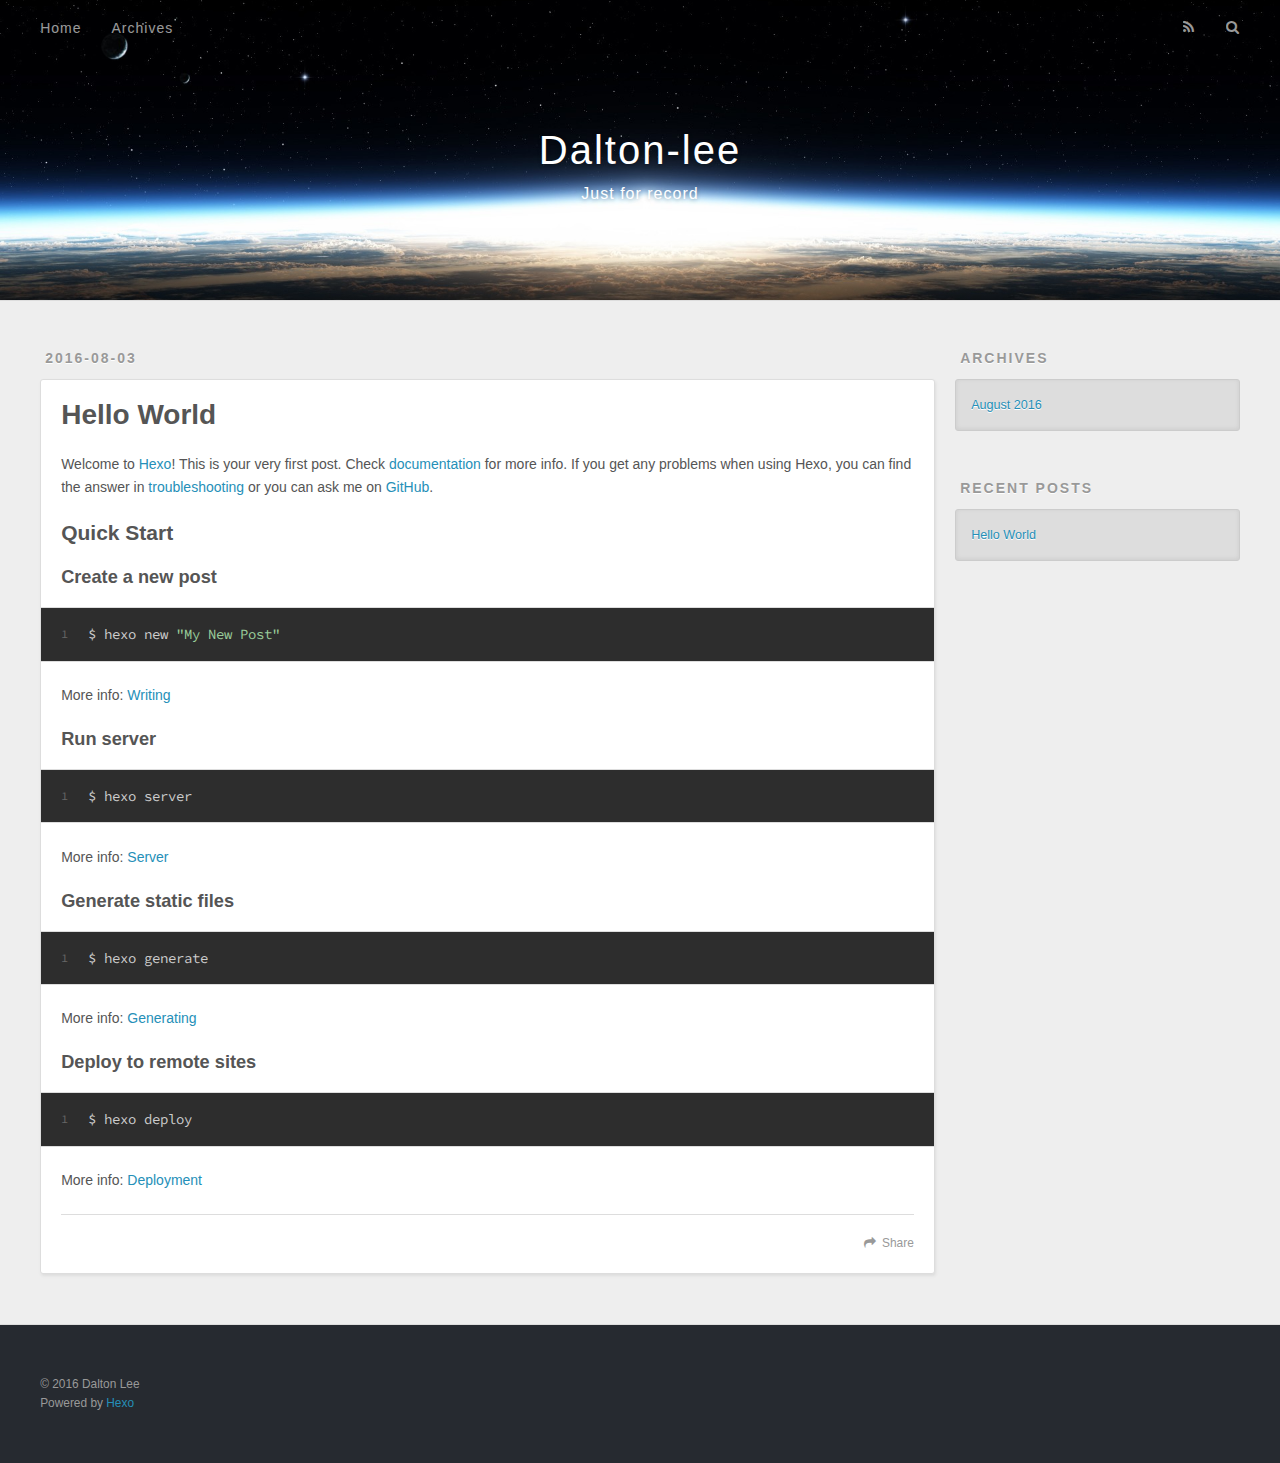
==== index.html @ 270fd8d2 "Site updated: 2016-08-03 22:57:49" ====
<!DOCTYPE html>
<html>
<head>
  <meta charset="utf-8">
  
  <title>Dalton-lee</title>
  <meta name="viewport" content="width=device-width, initial-scale=1, maximum-scale=1">
  <meta name="description" content="learning experience &amp; trivial of life">
<meta property="og:type" content="website">
<meta property="og:title" content="Dalton-lee">
<meta property="og:url" content="https://dalton-lee.github.io/index.html">
<meta property="og:site_name" content="Dalton-lee">
<meta property="og:description" content="learning experience &amp; trivial of life">
<meta name="twitter:card" content="summary">
<meta name="twitter:title" content="Dalton-lee">
<meta name="twitter:description" content="learning experience &amp; trivial of life">
  
    <link rel="alternate" href="/atom.xml" title="Dalton-lee" type="application/atom+xml">
  
  
    <link rel="icon" href="/favicon.png">
  
  
    <link href="//fonts.googleapis.com/css?family=Source+Code+Pro" rel="stylesheet" type="text/css">
  
  <link rel="stylesheet" href="/css/style.css">
  

</head>

<body>
  <div id="container">
    <div id="wrap">
      <header id="header">
  <div id="banner"></div>
  <div id="header-outer" class="outer">
    <div id="header-title" class="inner">
      <h1 id="logo-wrap">
        <a href="/" id="logo">Dalton-lee</a>
      </h1>
      
        <h2 id="subtitle-wrap">
          <a href="/" id="subtitle">Just for record</a>
        </h2>
      
    </div>
    <div id="header-inner" class="inner">
      <nav id="main-nav">
        <a id="main-nav-toggle" class="nav-icon"></a>
        
          <a class="main-nav-link" href="/">Home</a>
        
          <a class="main-nav-link" href="/archives">Archives</a>
        
      </nav>
      <nav id="sub-nav">
        
          <a id="nav-rss-link" class="nav-icon" href="/atom.xml" title="RSS Feed"></a>
        
        <a id="nav-search-btn" class="nav-icon" title="Search"></a>
      </nav>
      <div id="search-form-wrap">
        <form action="//google.com/search" method="get" accept-charset="UTF-8" class="search-form"><input type="search" name="q" results="0" class="search-form-input" placeholder="Search"><button type="submit" class="search-form-submit">&#xF002;</button><input type="hidden" name="sitesearch" value="https://dalton-lee.github.io"></form>
      </div>
    </div>
  </div>
</header>
      <div class="outer">
        <section id="main">
  
    <article id="post-hello-world" class="article article-type-post" itemscope itemprop="blogPost">
  <div class="article-meta">
    <a href="/2016/08/03/hello-world/" class="article-date">
  <time datetime="2016-08-03T14:07:12.183Z" itemprop="datePublished">2016-08-03</time>
</a>
    
  </div>
  <div class="article-inner">
    
    
      <header class="article-header">
        
  
    <h1 itemprop="name">
      <a class="article-title" href="/2016/08/03/hello-world/">Hello World</a>
    </h1>
  

      </header>
    
    <div class="article-entry" itemprop="articleBody">
      
        <p>Welcome to <a href="https://hexo.io/" target="_blank" rel="external">Hexo</a>! This is your very first post. Check <a href="https://hexo.io/docs/" target="_blank" rel="external">documentation</a> for more info. If you get any problems when using Hexo, you can find the answer in <a href="https://hexo.io/docs/troubleshooting.html" target="_blank" rel="external">troubleshooting</a> or you can ask me on <a href="https://github.com/hexojs/hexo/issues" target="_blank" rel="external">GitHub</a>.</p>
<h2 id="Quick-Start"><a href="#Quick-Start" class="headerlink" title="Quick Start"></a>Quick Start</h2><h3 id="Create-a-new-post"><a href="#Create-a-new-post" class="headerlink" title="Create a new post"></a>Create a new post</h3><figure class="highlight bash"><table><tr><td class="gutter"><pre><div class="line">1</div></pre></td><td class="code"><pre><div class="line">$ hexo new <span class="string">"My New Post"</span></div></pre></td></tr></table></figure>
<p>More info: <a href="https://hexo.io/docs/writing.html" target="_blank" rel="external">Writing</a></p>
<h3 id="Run-server"><a href="#Run-server" class="headerlink" title="Run server"></a>Run server</h3><figure class="highlight bash"><table><tr><td class="gutter"><pre><div class="line">1</div></pre></td><td class="code"><pre><div class="line">$ hexo server</div></pre></td></tr></table></figure>
<p>More info: <a href="https://hexo.io/docs/server.html" target="_blank" rel="external">Server</a></p>
<h3 id="Generate-static-files"><a href="#Generate-static-files" class="headerlink" title="Generate static files"></a>Generate static files</h3><figure class="highlight bash"><table><tr><td class="gutter"><pre><div class="line">1</div></pre></td><td class="code"><pre><div class="line">$ hexo generate</div></pre></td></tr></table></figure>
<p>More info: <a href="https://hexo.io/docs/generating.html" target="_blank" rel="external">Generating</a></p>
<h3 id="Deploy-to-remote-sites"><a href="#Deploy-to-remote-sites" class="headerlink" title="Deploy to remote sites"></a>Deploy to remote sites</h3><figure class="highlight bash"><table><tr><td class="gutter"><pre><div class="line">1</div></pre></td><td class="code"><pre><div class="line">$ hexo deploy</div></pre></td></tr></table></figure>
<p>More info: <a href="https://hexo.io/docs/deployment.html" target="_blank" rel="external">Deployment</a></p>

      
    </div>
    <footer class="article-footer">
      <a data-url="https://dalton-lee.github.io/2016/08/03/hello-world/" data-id="cirezymso0000rkuyf85xm6gw" class="article-share-link">Share</a>
      
      
    </footer>
  </div>
  
</article>


  

</section>
        
          <aside id="sidebar">
  
    

  
    

  
    
  
    
  <div class="widget-wrap">
    <h3 class="widget-title">Archives</h3>
    <div class="widget">
      <ul class="archive-list"><li class="archive-list-item"><a class="archive-list-link" href="/archives/2016/08/">August 2016</a></li></ul>
    </div>
  </div>


  
    
  <div class="widget-wrap">
    <h3 class="widget-title">Recent Posts</h3>
    <div class="widget">
      <ul>
        
          <li>
            <a href="/2016/08/03/hello-world/">Hello World</a>
          </li>
        
      </ul>
    </div>
  </div>

  
</aside>
        
      </div>
      <footer id="footer">
  
  <div class="outer">
    <div id="footer-info" class="inner">
      &copy; 2016 Dalton Lee<br>
      Powered by <a href="http://hexo.io/" target="_blank">Hexo</a>
    </div>
  </div>
</footer>
    </div>
    <nav id="mobile-nav">
  
    <a href="/" class="mobile-nav-link">Home</a>
  
    <a href="/archives" class="mobile-nav-link">Archives</a>
  
</nav>
    

<script src="//ajax.googleapis.com/ajax/libs/jquery/2.0.3/jquery.min.js"></script>


  <link rel="stylesheet" href="/fancybox/jquery.fancybox.css">
  <script src="/fancybox/jquery.fancybox.pack.js"></script>


<script src="/js/script.js"></script>

  </div>
</body>
</html>
---- css/style.css ----
body {
  width: 100%;
}
body:before,
body:after {
  content: "";
  display: table;
}
body:after {
  clear: both;
}
html,
body,
div,
span,
applet,
object,
iframe,
h1,
h2,
h3,
h4,
h5,
h6,
p,
blockquote,
pre,
a,
abbr,
acronym,
address,
big,
cite,
code,
del,
dfn,
em,
img,
ins,
kbd,
q,
s,
samp,
small,
strike,
strong,
sub,
sup,
tt,
var,
dl,
dt,
dd,
ol,
ul,
li,
fieldset,
form,
label,
legend,
table,
caption,
tbody,
tfoot,
thead,
tr,
th,
td {
  margin: 0;
  padding: 0;
  border: 0;
  outline: 0;
  font-weight: inherit;
  font-style: inherit;
  font-family: inherit;
  font-size: 100%;
  vertical-align: baseline;
}
body {
  line-height: 1;
  color: #000;
  background: #fff;
}
ol,
ul {
  list-style: none;
}
table {
  border-collapse: separate;
  border-spacing: 0;
  vertical-align: middle;
}
caption,
th,
td {
  text-align: left;
  font-weight: normal;
  vertical-align: middle;
}
a img {
  border: none;
}
input,
button {
  margin: 0;
  padding: 0;
}
input::-moz-focus-inner,
button::-moz-focus-inner {
  border: 0;
  padding: 0;
}
@font-face {
  font-family: FontAwesome;
  font-style: normal;
  font-weight: normal;
  src: url("fonts/fontawesome-webfont.eot?v=#4.0.3");
  src: url("fonts/fontawesome-webfont.eot?#iefix&v=#4.0.3") format("embedded-opentype"), url("fonts/fontawesome-webfont.woff?v=#4.0.3") format("woff"), url("fonts/fontawesome-webfont.ttf?v=#4.0.3") format("truetype"), url("fonts/fontawesome-webfont.svg#fontawesomeregular?v=#4.0.3") format("svg");
}
html,
body,
#container {
  height: 100%;
}
body {
  background: #eee;
  font: 14px "Helvetica Neue", Helvetica, Arial, sans-serif;
  -webkit-text-size-adjust: 100%;
}
.outer {
  max-width: 1220px;
  margin: 0 auto;
  padding: 0 20px;
}
.outer:before,
.outer:after {
  content: "";
  display: table;
}
.outer:after {
  clear: both;
}
.inner {
  display: inline;
  float: left;
  width: 98.33333333333333%;
  margin: 0 0.833333333333333%;
}
.left,
.alignleft {
  float: left;
}
.right,
.alignright {
  float: right;
}
.clear {
  clear: both;
}
#container {
  position: relative;
}
.mobile-nav-on {
  overflow: hidden;
}
#wrap {
  height: 100%;
  width: 100%;
  position: absolute;
  top: 0;
  left: 0;
  -webkit-transition: 0.2s ease-out;
  -moz-transition: 0.2s ease-out;
  -ms-transition: 0.2s ease-out;
  transition: 0.2s ease-out;
  z-index: 1;
  background: #eee;
}
.mobile-nav-on #wrap {
  left: 280px;
}
@media screen and (min-width: 768px) {
  #main {
    display: inline;
    float: left;
    width: 73.33333333333333%;
    margin: 0 0.833333333333333%;
  }
}
.article-date,
.article-category-link,
.archive-year,
.widget-title {
  text-decoration: none;
  text-transform: uppercase;
  letter-spacing: 2px;
  color: #999;
  margin-bottom: 1em;
  margin-left: 5px;
  line-height: 1em;
  text-shadow: 0 1px #fff;
  font-weight: bold;
}
.article-inner,
.archive-article-inner {
  background: #fff;
  -webkit-box-shadow: 1px 2px 3px #ddd;
  box-shadow: 1px 2px 3px #ddd;
  border: 1px solid #ddd;
  -webkit-border-radius: 3px;
  border-radius: 3px;
}
.article-entry h1,
.widget h1 {
  font-size: 2em;
}
.article-entry h2,
.widget h2 {
  font-size: 1.5em;
}
.article-entry h3,
.widget h3 {
  font-size: 1.3em;
}
.article-entry h4,
.widget h4 {
  font-size: 1.2em;
}
.article-entry h5,
.widget h5 {
  font-size: 1em;
}
.article-entry h6,
.widget h6 {
  font-size: 1em;
  color: #999;
}
.article-entry hr,
.widget hr {
  border: 1px dashed #ddd;
}
.article-entry strong,
.widget strong {
  font-weight: bold;
}
.article-entry em,
.widget em,
.article-entry cite,
.widget cite {
  font-style: italic;
}
.article-entry sup,
.widget sup,
.article-entry sub,
.widget sub {
  font-size: 0.75em;
  line-height: 0;
  position: relative;
  vertical-align: baseline;
}
.article-entry sup,
.widget sup {
  top: -0.5em;
}
.article-entry sub,
.widget sub {
  bottom: -0.2em;
}
.article-entry small,
.widget small {
  font-size: 0.85em;
}
.article-entry acronym,
.widget acronym,
.article-entry abbr,
.widget abbr {
  border-bottom: 1px dotted;
}
.article-entry ul,
.widget ul,
.article-entry ol,
.widget ol,
.article-entry dl,
.widget dl {
  margin: 0 20px;
  line-height: 1.6em;
}
.article-entry ul ul,
.widget ul ul,
.article-entry ol ul,
.widget ol ul,
.article-entry ul ol,
.widget ul ol,
.article-entry ol ol,
.widget ol ol {
  margin-top: 0;
  margin-bottom: 0;
}
.article-entry ul,
.widget ul {
  list-style: disc;
}
.article-entry ol,
.widget ol {
  list-style: decimal;
}
.article-entry dt,
.widget dt {
  font-weight: bold;
}
#header {
  height: 300px;
  position: relative;
  border-bottom: 1px solid #ddd;
}
#header:before,
#header:after {
  content: "";
  position: absolute;
  left: 0;
  right: 0;
  height: 40px;
}
#header:before {
  top: 0;
  background: -webkit-linear-gradient(rgba(0,0,0,0.2), transparent);
  background: -moz-linear-gradient(rgba(0,0,0,0.2), transparent);
  background: -ms-linear-gradient(rgba(0,0,0,0.2), transparent);
  background: linear-gradient(rgba(0,0,0,0.2), transparent);
}
#header:after {
  bottom: 0;
  background: -webkit-linear-gradient(transparent, rgba(0,0,0,0.2));
  background: -moz-linear-gradient(transparent, rgba(0,0,0,0.2));
  background: -ms-linear-gradient(transparent, rgba(0,0,0,0.2));
  background: linear-gradient(transparent, rgba(0,0,0,0.2));
}
#header-outer {
  height: 100%;
  position: relative;
}
#header-inner {
  position: relative;
  overflow: hidden;
}
#banner {
  position: absolute;
  top: 0;
  left: 0;
  width: 100%;
  height: 100%;
  background: url("images/banner.jpg") center #000;
  -webkit-background-size: cover;
  -moz-background-size: cover;
  background-size: cover;
  z-index: -1;
}
#header-title {
  text-align: center;
  height: 40px;
  position: absolute;
  top: 50%;
  left: 0;
  margin-top: -20px;
}
#logo,
#subtitle {
  text-decoration: none;
  color: #fff;
  font-weight: 300;
  text-shadow: 0 1px 4px rgba(0,0,0,0.3);
}
#logo {
  font-size: 40px;
  line-height: 40px;
  letter-spacing: 2px;
}
#subtitle {
  font-size: 16px;
  line-height: 16px;
  letter-spacing: 1px;
}
#subtitle-wrap {
  margin-top: 16px;
}
#main-nav {
  float: left;
  margin-left: -15px;
}
.nav-icon,
.main-nav-link {
  float: left;
  color: #fff;
  opacity: 0.6;
  text-decoration: none;
  text-shadow: 0 1px rgba(0,0,0,0.2);
  -webkit-transition: opacity 0.2s;
  -moz-transition: opacity 0.2s;
  -ms-transition: opacity 0.2s;
  transition: opacity 0.2s;
  display: block;
  padding: 20px 15px;
}
.nav-icon:hover,
.main-nav-link:hover {
  opacity: 1;
}
.nav-icon {
  font-family: FontAwesome;
  text-align: center;
  font-size: 14px;
  width: 14px;
  height: 14px;
  padding: 20px 15px;
  position: relative;
  cursor: pointer;
}
.main-nav-link {
  font-weight: 300;
  letter-spacing: 1px;
}
@media screen and (max-width: 479px) {
  .main-nav-link {
    display: none;
  }
}
#main-nav-toggle {
  display: none;
}
#main-nav-toggle:before {
  content: "\f0c9";
}
@media screen and (max-width: 479px) {
  #main-nav-toggle {
    display: block;
  }
}
#sub-nav {
  float: right;
  margin-right: -15px;
}
#nav-rss-link:before {
  content: "\f09e";
}
#nav-search-btn:before {
  content: "\f002";
}
#search-form-wrap {
  position: absolute;
  top: 15px;
  width: 150px;
  height: 30px;
  right: -150px;
  opacity: 0;
  -webkit-transition: 0.2s ease-out;
  -moz-transition: 0.2s ease-out;
  -ms-transition: 0.2s ease-out;
  transition: 0.2s ease-out;
}
#search-form-wrap.on {
  opacity: 1;
  right: 0;
}
@media screen and (max-width: 479px) {
  #search-form-wrap {
    width: 100%;
    right: -100%;
  }
}
.search-form {
  position: absolute;
  top: 0;
  left: 0;
  right: 0;
  background: #fff;
  padding: 5px 15px;
  -webkit-border-radius: 15px;
  border-radius: 15px;
  -webkit-box-shadow: 0 0 10px rgba(0,0,0,0.3);
  box-shadow: 0 0 10px rgba(0,0,0,0.3);
}
.search-form-input {
  border: none;
  background: none;
  color: #555;
  width: 100%;
  font: 13px "Helvetica Neue", Helvetica, Arial, sans-serif;
  outline: none;
}
.search-form-input::-webkit-search-results-decoration,
.search-form-input::-webkit-search-cancel-button {
  -webkit-appearance: none;
}
.search-form-submit {
  position: absolute;
  top: 50%;
  right: 10px;
  margin-top: -7px;
  font: 13px FontAwesome;
  border: none;
  background: none;
  color: #bbb;
  cursor: pointer;
}
.search-form-submit:hover,
.search-form-submit:focus {
  color: #777;
}
.article {
  margin: 50px 0;
}
.article-inner {
  overflow: hidden;
}
.article-meta:before,
.article-meta:after {
  content: "";
  display: table;
}
.article-meta:after {
  clear: both;
}
.article-date {
  float: left;
}
.article-category {
  float: left;
  line-height: 1em;
  color: #ccc;
  text-shadow: 0 1px #fff;
  margin-left: 8px;
}
.article-category:before {
  content: "\2022";
}
.article-category-link {
  margin: 0 12px 1em;
}
.article-header {
  padding: 20px 20px 0;
}
.article-title {
  text-decoration: none;
  font-size: 2em;
  font-weight: bold;
  color: #555;
  line-height: 1.1em;
  -webkit-transition: color 0.2s;
  -moz-transition: color 0.2s;
  -ms-transition: color 0.2s;
  transition: color 0.2s;
}
a.article-title:hover {
  color: #258fb8;
}
.article-entry {
  color: #555;
  padding: 0 20px;
}
.article-entry:before,
.article-entry:after {
  content: "";
  display: table;
}
.article-entry:after {
  clear: both;
}
.article-entry p,
.article-entry table {
  line-height: 1.6em;
  margin: 1.6em 0;
}
.article-entry h1,
.article-entry h2,
.article-entry h3,
.article-entry h4,
.article-entry h5,
.article-entry h6 {
  font-weight: bold;
}
.article-entry h1,
.article-entry h2,
.article-entry h3,
.article-entry h4,
.article-entry h5,
.article-entry h6 {
  line-height: 1.1em;
  margin: 1.1em 0;
}
.article-entry a {
  color: #258fb8;
  text-decoration: none;
}
.article-entry a:hover {
  text-decoration: underline;
}
.article-entry ul,
.article-entry ol,
.article-entry dl {
  margin-top: 1.6em;
  margin-bottom: 1.6em;
}
.article-entry img,
.article-entry video {
  max-width: 100%;
  height: auto;
  display: block;
  margin: auto;
}
.article-entry iframe {
  border: none;
}
.article-entry table {
  width: 100%;
  border-collapse: collapse;
  border-spacing: 0;
}
.article-entry th {
  font-weight: bold;
  border-bottom: 3px solid #ddd;
  padding-bottom: 0.5em;
}
.article-entry td {
  border-bottom: 1px solid #ddd;
  padding: 10px 0;
}
.article-entry blockquote {
  font-family: Georgia, "Times New Roman", serif;
  font-size: 1.4em;
  margin: 1.6em 20px;
  text-align: center;
}
.article-entry blockquote footer {
  font-size: 14px;
  margin: 1.6em 0;
  font-family: "Helvetica Neue", Helvetica, Arial, sans-serif;
}
.article-entry blockquote footer cite:before {
  content: "—";
  padding: 0 0.5em;
}
.article-entry .pullquote {
  text-align: left;
  width: 45%;
  margin: 0;
}
.article-entry .pullquote.left {
  margin-left: 0.5em;
  margin-right: 1em;
}
.article-entry .pullquote.right {
  margin-right: 0.5em;
  margin-left: 1em;
}
.article-entry .caption {
  color: #999;
  display: block;
  font-size: 0.9em;
  margin-top: 0.5em;
  position: relative;
  text-align: center;
}
.article-entry .video-container {
  position: relative;
  padding-top: 56.25%;
  height: 0;
  overflow: hidden;
}
.article-entry .video-container iframe,
.article-entry .video-container object,
.article-entry .video-container embed {
  position: absolute;
  top: 0;
  left: 0;
  width: 100%;
  height: 100%;
  margin-top: 0;
}
.article-more-link a {
  display: inline-block;
  line-height: 1em;
  padding: 6px 15px;
  -webkit-border-radius: 15px;
  border-radius: 15px;
  background: #eee;
  color: #999;
  text-shadow: 0 1px #fff;
  text-decoration: none;
}
.article-more-link a:hover {
  background: #258fb8;
  color: #fff;
  text-decoration: none;
  text-shadow: 0 1px #1e7293;
}
.article-footer {
  font-size: 0.85em;
  line-height: 1.6em;
  border-top: 1px solid #ddd;
  padding-top: 1.6em;
  margin: 0 20px 20px;
}
.article-footer:before,
.article-footer:after {
  content: "";
  display: table;
}
.article-footer:after {
  clear: both;
}
.article-footer a {
  color: #999;
  text-decoration: none;
}
.article-footer a:hover {
  color: #555;
}
.article-tag-list-item {
  float: left;
  margin-right: 10px;
}
.article-tag-list-link:before {
  content: "#";
}
.article-comment-link {
  float: right;
}
.article-comment-link:before {
  content: "\f075";
  font-family: FontAwesome;
  padding-right: 8px;
}
.article-share-link {
  cursor: pointer;
  float: right;
  margin-left: 20px;
}
.article-share-link:before {
  content: "\f064";
  font-family: FontAwesome;
  padding-right: 6px;
}
#article-nav {
  position: relative;
}
#article-nav:before,
#article-nav:after {
  content: "";
  display: table;
}
#article-nav:after {
  clear: both;
}
@media screen and (min-width: 768px) {
  #article-nav {
    margin: 50px 0;
  }
  #article-nav:before {
    width: 8px;
    height: 8px;
    position: absolute;
    top: 50%;
    left: 50%;
    margin-top: -4px;
    margin-left: -4px;
    content: "";
    -webkit-border-radius: 50%;
    border-radius: 50%;
    background: #ddd;
    -webkit-box-shadow: 0 1px 2px #fff;
    box-shadow: 0 1px 2px #fff;
  }
}
.article-nav-link-wrap {
  text-decoration: none;
  text-shadow: 0 1px #fff;
  color: #999;
  -webkit-box-sizing: border-box;
  -moz-box-sizing: border-box;
  box-sizing: border-box;
  margin-top: 50px;
  text-align: center;
  display: block;
}
.article-nav-link-wrap:hover {
  color: #555;
}
@media screen and (min-width: 768px) {
  .article-nav-link-wrap {
    width: 50%;
    margin-top: 0;
  }
}
@media screen and (min-width: 768px) {
  #article-nav-newer {
    float: left;
    text-align: right;
    padding-right: 20px;
  }
}
@media screen and (min-width: 768px) {
  #article-nav-older {
    float: right;
    text-align: left;
    padding-left: 20px;
  }
}
.article-nav-caption {
  text-transform: uppercase;
  letter-spacing: 2px;
  color: #ddd;
  line-height: 1em;
  font-weight: bold;
}
#article-nav-newer .article-nav-caption {
  margin-right: -2px;
}
.article-nav-title {
  font-size: 0.85em;
  line-height: 1.6em;
  margin-top: 0.5em;
}
.article-share-box {
  position: absolute;
  display: none;
  background: #fff;
  -webkit-box-shadow: 1px 2px 10px rgba(0,0,0,0.2);
  box-shadow: 1px 2px 10px rgba(0,0,0,0.2);
  -webkit-border-radius: 3px;
  border-radius: 3px;
  margin-left: -145px;
  overflow: hidden;
  z-index: 1;
}
.article-share-box.on {
  display: block;
}
.article-share-input {
  width: 100%;
  background: none;
  -webkit-box-sizing: border-box;
  -moz-box-sizing: border-box;
  box-sizing: border-box;
  font: 14px "Helvetica Neue", Helvetica, Arial, sans-serif;
  padding: 0 15px;
  color: #555;
  outline: none;
  border: 1px solid #ddd;
  -webkit-border-radius: 3px 3px 0 0;
  border-radius: 3px 3px 0 0;
  height: 36px;
  line-height: 36px;
}
.article-share-links {
  background: #eee;
}
.article-share-links:before,
.article-share-links:after {
  content: "";
  display: table;
}
.article-share-links:after {
  clear: both;
}
.article-share-twitter,
.article-share-facebook,
.article-share-pinterest,
.article-share-google {
  width: 50px;
  height: 36px;
  display: block;
  float: left;
  position: relative;
  color: #999;
  text-shadow: 0 1px #fff;
}
.article-share-twitter:before,
.article-share-facebook:before,
.article-share-pinterest:before,
.article-share-google:before {
  font-size: 20px;
  font-family: FontAwesome;
  width: 20px;
  height: 20px;
  position: absolute;
  top: 50%;
  left: 50%;
  margin-top: -10px;
  margin-left: -10px;
  text-align: center;
}
.article-share-twitter:hover,
.article-share-facebook:hover,
.article-share-pinterest:hover,
.article-share-google:hover {
  color: #fff;
}
.article-share-twitter:before {
  content: "\f099";
}
.article-share-twitter:hover {
  background: #00aced;
  text-shadow: 0 1px #008abe;
}
.article-share-facebook:before {
  content: "\f09a";
}
.article-share-facebook:hover {
  background: #3b5998;
  text-shadow: 0 1px #2f477a;
}
.article-share-pinterest:before {
  content: "\f0d2";
}
.article-share-pinterest:hover {
  background: #cb2027;
  text-shadow: 0 1px #a21a1f;
}
.article-share-google:before {
  content: "\f0d5";
}
.article-share-google:hover {
  background: #dd4b39;
  text-shadow: 0 1px #be3221;
}
.article-gallery {
  background: #000;
  position: relative;
}
.article-gallery-photos {
  position: relative;
  overflow: hidden;
}
.article-gallery-img {
  display: none;
  max-width: 100%;
}
.article-gallery-img:first-child {
  display: block;
}
.article-gallery-img.loaded {
  position: absolute;
  display: block;
}
.article-gallery-img img {
  display: block;
  max-width: 100%;
  margin: 0 auto;
}
#comments {
  background: #fff;
  -webkit-box-shadow: 1px 2px 3px #ddd;
  box-shadow: 1px 2px 3px #ddd;
  padding: 20px;
  border: 1px solid #ddd;
  -webkit-border-radius: 3px;
  border-radius: 3px;
  margin: 50px 0;
}
#comments a {
  color: #258fb8;
}
.archives-wrap {
  margin: 50px 0;
}
.archives:before,
.archives:after {
  content: "";
  display: table;
}
.archives:after {
  clear: both;
}
.archive-year-wrap {
  margin-bottom: 1em;
}
.archives {
  -webkit-column-gap: 10px;
  -moz-column-gap: 10px;
  column-gap: 10px;
}
@media screen and (min-width: 480px) and (max-width: 767px) {
  .archives {
    -webkit-column-count: 2;
    -moz-column-count: 2;
    column-count: 2;
  }
}
@media screen and (min-width: 768px) {
  .archives {
    -webkit-column-count: 3;
    -moz-column-count: 3;
    column-count: 3;
  }
}
.archive-article {
  -webkit-column-break-inside: avoid;
  page-break-inside: avoid;
  overflow: hidden;
  break-inside: avoid-column;
}
.archive-article-inner {
  padding: 10px;
  margin-bottom: 15px;
}
.archive-article-title {
  text-decoration: none;
  font-weight: bold;
  color: #555;
  -webkit-transition: color 0.2s;
  -moz-transition: color 0.2s;
  -ms-transition: color 0.2s;
  transition: color 0.2s;
  line-height: 1.6em;
}
.archive-article-title:hover {
  color: #258fb8;
}
.archive-article-footer {
  margin-top: 1em;
}
.archive-article-date {
  color: #999;
  text-decoration: none;
  font-size: 0.85em;
  line-height: 1em;
  margin-bottom: 0.5em;
  display: block;
}
#page-nav {
  margin: 50px auto;
  background: #fff;
  -webkit-box-shadow: 1px 2px 3px #ddd;
  box-shadow: 1px 2px 3px #ddd;
  border: 1px solid #ddd;
  -webkit-border-radius: 3px;
  border-radius: 3px;
  text-align: center;
  color: #999;
  overflow: hidden;
}
#page-nav:before,
#page-nav:after {
  content: "";
  display: table;
}
#page-nav:after {
  clear: both;
}
#page-nav a,
#page-nav span {
  padding: 10px 20px;
  line-height: 1;
  height: 2ex;
}
#page-nav a {
  color: #999;
  text-decoration: none;
}
#page-nav a:hover {
  background: #999;
  color: #fff;
}
#page-nav .prev {
  float: left;
}
#page-nav .next {
  float: right;
}
#page-nav .page-number {
  display: inline-block;
}
@media screen and (max-width: 479px) {
  #page-nav .page-number {
    display: none;
  }
}
#page-nav .current {
  color: #555;
  font-weight: bold;
}
#page-nav .space {
  color: #ddd;
}
#footer {
  background: #262a30;
  padding: 50px 0;
  border-top: 1px solid #ddd;
  color: #999;
}
#footer a {
  color: #258fb8;
  text-decoration: none;
}
#footer a:hover {
  text-decoration: underline;
}
#footer-info {
  line-height: 1.6em;
  font-size: 0.85em;
}
.article-entry pre,
.article-entry .highlight {
  background: #2d2d2d;
  margin: 0 -20px;
  padding: 15px 20px;
  border-style: solid;
  border-color: #ddd;
  border-width: 1px 0;
  overflow: auto;
  color: #ccc;
  line-height: 22.400000000000002px;
}
.article-entry .highlight .gutter pre,
.article-entry .gist .gist-file .gist-data .line-numbers {
  color: #666;
  font-size: 0.85em;
}
.article-entry pre,
.article-entry code {
  font-family: "Source Code Pro", Consolas, Monaco, Menlo, Consolas, monospace;
}
.article-entry code {
  background: #eee;
  text-shadow: 0 1px #fff;
  padding: 0 0.3em;
}
.article-entry pre code {
  background: none;
  text-shadow: none;
  padding: 0;
}
.article-entry .highlight pre {
  border: none;
  margin: 0;
  padding: 0;
}
.article-entry .highlight table {
  margin: 0;
  width: auto;
}
.article-entry .highlight td {
  border: none;
  padding: 0;
}
.article-entry .highlight figcaption {
  font-size: 0.85em;
  color: #999;
  line-height: 1em;
  margin-bottom: 1em;
}
.article-entry .highlight figcaption:before,
.article-entry .highlight figcaption:after {
  content: "";
  display: table;
}
.article-entry .highlight figcaption:after {
  clear: both;
}
.article-entry .highlight figcaption a {
  float: right;
}
.article-entry .highlight .gutter pre {
  text-align: right;
  padding-right: 20px;
}
.article-entry .highlight .line {
  height: 22.400000000000002px;
}
.article-entry .highlight .line.marked {
  background: #515151;
}
.article-entry .gist {
  margin: 0 -20px;
  border-style: solid;
  border-color: #ddd;
  border-width: 1px 0;
  background: #2d2d2d;
  padding: 15px 20px 15px 0;
}
.article-entry .gist .gist-file {
  border: none;
  font-family: "Source Code Pro", Consolas, Monaco, Menlo, Consolas, monospace;
  margin: 0;
}
.article-entry .gist .gist-file .gist-data {
  background: none;
  border: none;
}
.article-entry .gist .gist-file .gist-data .line-numbers {
  background: none;
  border: none;
  padding: 0 20px 0 0;
}
.article-entry .gist .gist-file .gist-data .line-data {
  padding: 0 !important;
}
.article-entry .gist .gist-file .highlight {
  margin: 0;
  padding: 0;
  border: none;
}
.article-entry .gist .gist-file .gist-meta {
  background: #2d2d2d;
  color: #999;
  font: 0.85em "Helvetica Neue", Helvetica, Arial, sans-serif;
  text-shadow: 0 0;
  padding: 0;
  margin-top: 1em;
  margin-left: 20px;
}
.article-entry .gist .gist-file .gist-meta a {
  color: #258fb8;
  font-weight: normal;
}
.article-entry .gist .gist-file .gist-meta a:hover {
  text-decoration: underline;
}
pre .comment,
pre .title {
  color: #999;
}
pre .variable,
pre .attribute,
pre .tag,
pre .regexp,
pre .ruby .constant,
pre .xml .tag .title,
pre .xml .pi,
pre .xml .doctype,
pre .html .doctype,
pre .css .id,
pre .css .class,
pre .css .pseudo {
  color: #f2777a;
}
pre .number,
pre .preprocessor,
pre .built_in,
pre .literal,
pre .params,
pre .constant {
  color: #f99157;
}
pre .class,
pre .ruby .class .title,
pre .css .rules .attribute {
  color: #9c9;
}
pre .string,
pre .value,
pre .inheritance,
pre .header,
pre .ruby .symbol,
pre .xml .cdata {
  color: #9c9;
}
pre .css .hexcolor {
  color: #6cc;
}
pre .function,
pre .python .decorator,
pre .python .title,
pre .ruby .function .title,
pre .ruby .title .keyword,
pre .perl .sub,
pre .javascript .title,
pre .coffeescript .title {
  color: #69c;
}
pre .keyword,
pre .javascript .function {
  color: #c9c;
}
@media screen and (max-width: 479px) {
  #mobile-nav {
    position: absolute;
    top: 0;
    left: 0;
    width: 280px;
    height: 100%;
    background: #191919;
    border-right: 1px solid #fff;
  }
}
@media screen and (max-width: 479px) {
  .mobile-nav-link {
    display: block;
    color: #999;
    text-decoration: none;
    padding: 15px 20px;
    font-weight: bold;
  }
  .mobile-nav-link:hover {
    color: #fff;
  }
}
@media screen and (min-width: 768px) {
  #sidebar {
    display: inline;
    float: left;
    width: 23.333333333333332%;
    margin: 0 0.833333333333333%;
  }
}
.widget-wrap {
  margin: 50px 0;
}
.widget {
  color: #777;
  text-shadow: 0 1px #fff;
  background: #ddd;
  -webkit-box-shadow: 0 -1px 4px #ccc inset;
  box-shadow: 0 -1px 4px #ccc inset;
  border: 1px solid #ccc;
  padding: 15px;
  -webkit-border-radius: 3px;
  border-radius: 3px;
}
.widget a {
  color: #258fb8;
  text-decoration: none;
}
.widget a:hover {
  text-decoration: underline;
}
.widget ul ul,
.widget ol ul,
.widget dl ul,
.widget ul ol,
.widget ol ol,
.widget dl ol,
.widget ul dl,
.widget ol dl,
.widget dl dl {
  margin-left: 15px;
  list-style: disc;
}
.widget {
  line-height: 1.6em;
  word-wrap: break-word;
  font-size: 0.9em;
}
.widget ul,
.widget ol {
  list-style: none;
  margin: 0;
}
.widget ul ul,
.widget ol ul,
.widget ul ol,
.widget ol ol {
  margin: 0 20px;
}
.widget ul ul,
.widget ol ul {
  list-style: disc;
}
.widget ul ol,
.widget ol ol {
  list-style: decimal;
}
.category-list-count,
.tag-list-count,
.archive-list-count {
  padding-left: 5px;
  color: #999;
  font-size: 0.85em;
}
.category-list-count:before,
.tag-list-count:before,
.archive-list-count:before {
  content: "(";
}
.category-list-count:after,
.tag-list-count:after,
.archive-list-count:after {
  content: ")";
}
.tagcloud a {
  margin-right: 5px;
  display: inline-block;
}
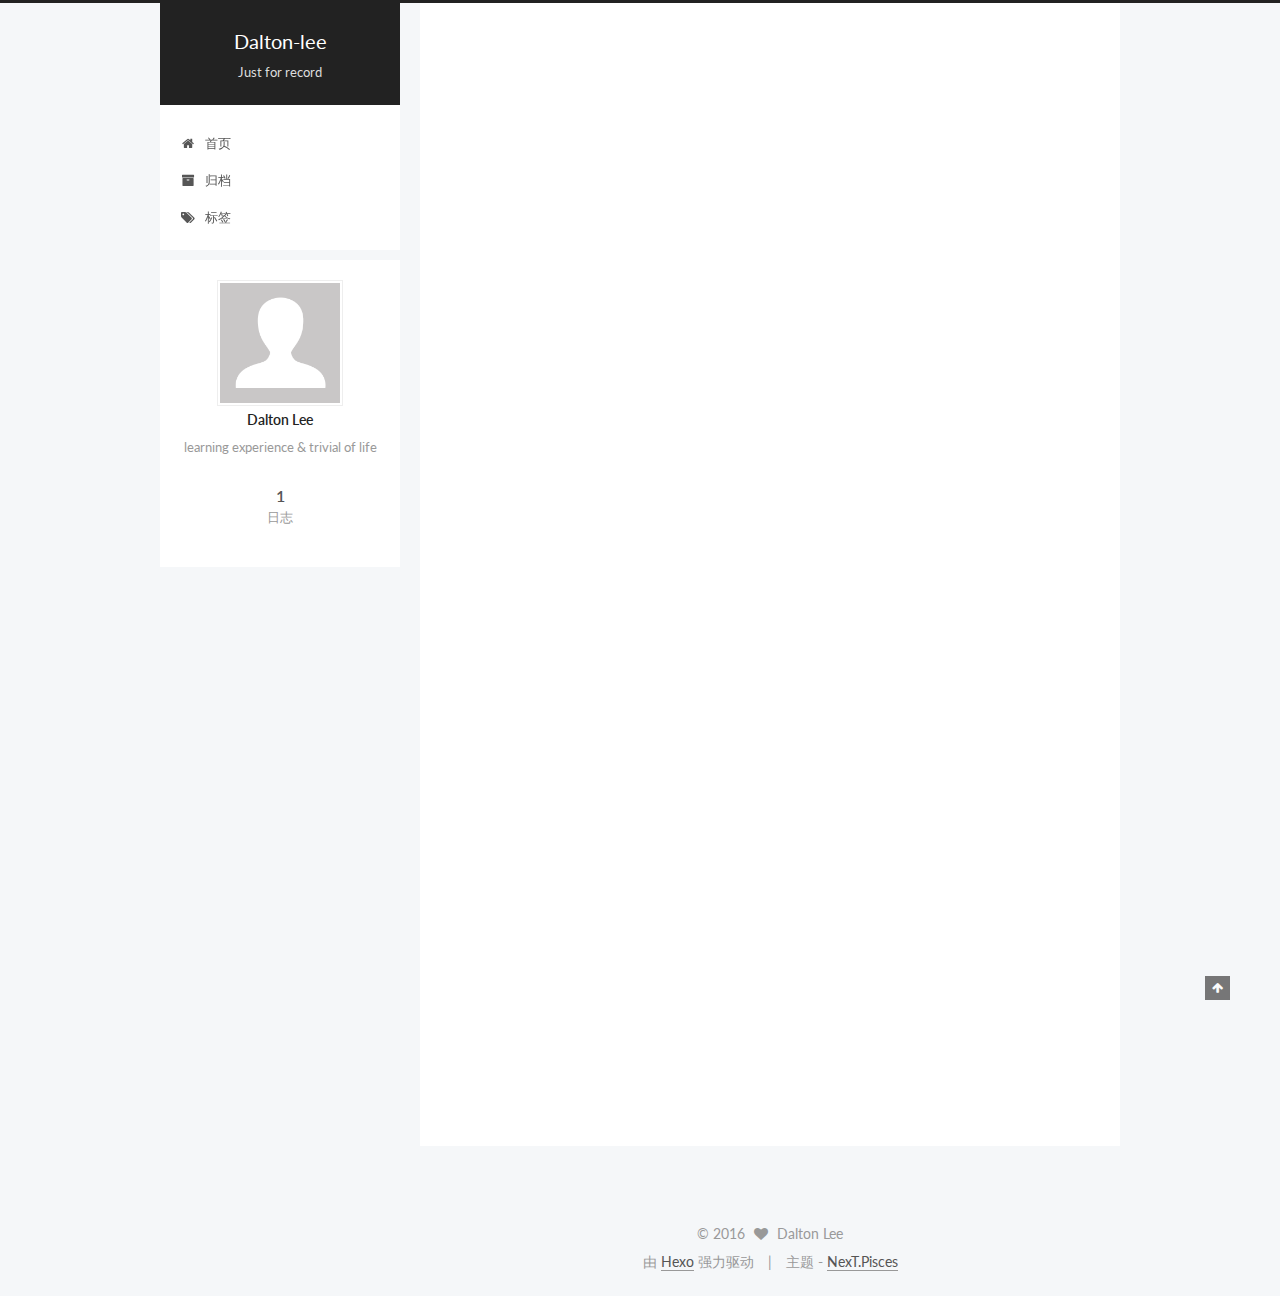
==== commit dad914fc: "Site updated: 2016-08-03 23:46:51" ====
--- a/index.html
+++ b/index.html
@@ -1,11 +1,90 @@
-<!DOCTYPE html>
-<html>
+<!doctype html>
+
+
+
+  
+
+
+<html class="theme-next pisces use-motion">
 <head>
-  <meta charset="utf-8">
-  
-  <title>Dalton-lee</title>
-  <meta name="viewport" content="width=device-width, initial-scale=1, maximum-scale=1">
-  <meta name="description" content="learning experience &amp; trivial of life">
+  <meta charset="UTF-8"/>
+<meta http-equiv="X-UA-Compatible" content="IE=edge,chrome=1" />
+<meta name="viewport" content="width=device-width, initial-scale=1, maximum-scale=1"/>
+
+
+
+<meta http-equiv="Cache-Control" content="no-transform" />
+<meta http-equiv="Cache-Control" content="no-siteapp" />
+
+
+
+
+
+
+
+
+
+
+
+
+  
+  
+  <link href="/vendors/fancybox/source/jquery.fancybox.css?v=2.1.5" rel="stylesheet" type="text/css" />
+
+
+
+
+  
+  
+  
+  
+
+  
+    
+    
+  
+
+  
+
+  
+
+  
+
+  
+
+  
+    
+    
+    <link href="//fonts.googleapis.com/css?family=Lato:300,300italic,400,400italic,700,700italic&subset=latin,latin-ext" rel="stylesheet" type="text/css">
+  
+
+
+
+
+
+
+<link href="/vendors/font-awesome/css/font-awesome.min.css?v=4.4.0" rel="stylesheet" type="text/css" />
+
+<link href="/css/main.css?v=5.0.1" rel="stylesheet" type="text/css" />
+
+
+  <meta name="keywords" content="Hexo, NexT" />
+
+
+
+
+
+
+
+
+  <link rel="shortcut icon" type="image/x-icon" href="/favicon.ico?v=5.0.1" />
+
+
+
+
+
+
+<meta name="description" content="learning experience &amp; trivial of life">
 <meta property="og:type" content="website">
 <meta property="og:title" content="Dalton-lee">
 <meta property="og:url" content="https://dalton-lee.github.io/index.html">
@@ -14,83 +93,196 @@
 <meta name="twitter:card" content="summary">
 <meta name="twitter:title" content="Dalton-lee">
 <meta name="twitter:description" content="learning experience &amp; trivial of life">
-  
-    <link rel="alternate" href="/atom.xml" title="Dalton-lee" type="application/atom+xml">
-  
-  
-    <link rel="icon" href="/favicon.png">
-  
-  
-    <link href="//fonts.googleapis.com/css?family=Source+Code+Pro" rel="stylesheet" type="text/css">
-  
-  <link rel="stylesheet" href="/css/style.css">
-  
-
+
+
+
+<script type="text/javascript" id="hexo.configuration">
+  var NexT = window.NexT || {};
+  var CONFIG = {
+    scheme: 'Pisces',
+    sidebar: {"position":"left","display":"post"},
+    fancybox: true,
+    motion: true,
+    duoshuo: {
+      userId: 0,
+      author: '博主'
+    }
+  };
+</script>
+
+
+
+
+  <link rel="canonical" href="https://dalton-lee.github.io/"/>
+
+  <title> Dalton-lee </title>
 </head>
 
-<body>
-  <div id="container">
-    <div id="wrap">
-      <header id="header">
-  <div id="banner"></div>
-  <div id="header-outer" class="outer">
-    <div id="header-title" class="inner">
-      <h1 id="logo-wrap">
-        <a href="/" id="logo">Dalton-lee</a>
-      </h1>
-      
-        <h2 id="subtitle-wrap">
-          <a href="/" id="subtitle">Just for record</a>
-        </h2>
-      
-    </div>
-    <div id="header-inner" class="inner">
-      <nav id="main-nav">
-        <a id="main-nav-toggle" class="nav-icon"></a>
-        
-          <a class="main-nav-link" href="/">Home</a>
-        
-          <a class="main-nav-link" href="/archives">Archives</a>
-        
-      </nav>
-      <nav id="sub-nav">
-        
-          <a id="nav-rss-link" class="nav-icon" href="/atom.xml" title="RSS Feed"></a>
-        
-        <a id="nav-search-btn" class="nav-icon" title="Search"></a>
-      </nav>
-      <div id="search-form-wrap">
-        <form action="//google.com/search" method="get" accept-charset="UTF-8" class="search-form"><input type="search" name="q" results="0" class="search-form-input" placeholder="Search"><button type="submit" class="search-form-submit">&#xF002;</button><input type="hidden" name="sitesearch" value="https://dalton-lee.github.io"></form>
-      </div>
-    </div>
+<body itemscope itemtype="http://schema.org/WebPage" lang="zh-Hans">
+
+  
+
+
+
+
+
+
+
+
+
+
+  
+  
+    
+  
+
+  <div class="container one-collumn sidebar-position-left 
+   page-home 
+ ">
+    <div class="headband"></div>
+
+    <header id="header" class="header" itemscope itemtype="http://schema.org/WPHeader">
+      <div class="header-inner"><div class="site-meta ">
+  
+
+  <div class="custom-logo-site-title">
+    <a href="/"  class="brand" rel="start">
+      <span class="logo-line-before"><i></i></span>
+      <span class="site-title">Dalton-lee</span>
+      <span class="logo-line-after"><i></i></span>
+    </a>
   </div>
-</header>
-      <div class="outer">
-        <section id="main">
-  
-    <article id="post-hello-world" class="article article-type-post" itemscope itemprop="blogPost">
-  <div class="article-meta">
-    <a href="/2016/08/03/hello-world/" class="article-date">
-  <time datetime="2016-08-03T14:07:12.183Z" itemprop="datePublished">2016-08-03</time>
-</a>
-    
-  </div>
-  <div class="article-inner">
-    
-    
-      <header class="article-header">
-        
-  
-    <h1 itemprop="name">
-      <a class="article-title" href="/2016/08/03/hello-world/">Hello World</a>
-    </h1>
-  
-
+  <p class="site-subtitle">Just for record</p>
+</div>
+
+<div class="site-nav-toggle">
+  <button>
+    <span class="btn-bar"></span>
+    <span class="btn-bar"></span>
+    <span class="btn-bar"></span>
+  </button>
+</div>
+
+<nav class="site-nav">
+  
+
+  
+    <ul id="menu" class="menu">
+      
+        
+        <li class="menu-item menu-item-home">
+          <a href="/" rel="section">
+            
+              <i class="menu-item-icon fa fa-fw fa-home"></i> <br />
+            
+            首页
+          </a>
+        </li>
+      
+        
+        <li class="menu-item menu-item-archives">
+          <a href="/archives" rel="section">
+            
+              <i class="menu-item-icon fa fa-fw fa-archive"></i> <br />
+            
+            归档
+          </a>
+        </li>
+      
+        
+        <li class="menu-item menu-item-tags">
+          <a href="/tags" rel="section">
+            
+              <i class="menu-item-icon fa fa-fw fa-tags"></i> <br />
+            
+            标签
+          </a>
+        </li>
+      
+
+      
+    </ul>
+  
+
+  
+</nav>
+
+ </div>
+    </header>
+
+    <main id="main" class="main">
+      <div class="main-inner">
+        <div class="content-wrap">
+          <div id="content" class="content">
+            
+  <section id="posts" class="posts-expand">
+    
+      
+
+  
+  
+
+  
+  
+  
+
+  <article class="post post-type-normal " itemscope itemtype="http://schema.org/Article">
+
+    
+      <header class="post-header">
+
+        
+        
+          <h1 class="post-title" itemprop="name headline">
+            
+            
+              
+                
+                <a class="post-title-link" href="/2016/08/03/hello-world/" itemprop="url">
+                  Hello World
+                </a>
+              
+            
+          </h1>
+        
+
+        <div class="post-meta">
+          <span class="post-time">
+            <span class="post-meta-item-icon">
+              <i class="fa fa-calendar-o"></i>
+            </span>
+            <span class="post-meta-item-text">发表于</span>
+            <time itemprop="dateCreated" datetime="2016-08-03T22:07:12+08:00" content="2016-08-03">
+              2016-08-03
+            </time>
+          </span>
+
+          
+
+          
+            
+          
+
+          
+
+          
+          
+
+          
+        </div>
       </header>
     
-    <div class="article-entry" itemprop="articleBody">
-      
-        <p>Welcome to <a href="https://hexo.io/" target="_blank" rel="external">Hexo</a>! This is your very first post. Check <a href="https://hexo.io/docs/" target="_blank" rel="external">documentation</a> for more info. If you get any problems when using Hexo, you can find the answer in <a href="https://hexo.io/docs/troubleshooting.html" target="_blank" rel="external">troubleshooting</a> or you can ask me on <a href="https://github.com/hexojs/hexo/issues" target="_blank" rel="external">GitHub</a>.</p>
+
+
+    <div class="post-body" itemprop="articleBody">
+
+      
+      
+
+      
+        
+          
+            <p>Welcome to <a href="https://hexo.io/" target="_blank" rel="external">Hexo</a>! This is your very first post. Check <a href="https://hexo.io/docs/" target="_blank" rel="external">documentation</a> for more info. If you get any problems when using Hexo, you can find the answer in <a href="https://hexo.io/docs/troubleshooting.html" target="_blank" rel="external">troubleshooting</a> or you can ask me on <a href="https://github.com/hexojs/hexo/issues" target="_blank" rel="external">GitHub</a>.</p>
 <h2 id="Quick-Start"><a href="#Quick-Start" class="headerlink" title="Quick Start"></a>Quick Start</h2><h3 id="Create-a-new-post"><a href="#Create-a-new-post" class="headerlink" title="Create a new post"></a>Create a new post</h3><figure class="highlight bash"><table><tr><td class="gutter"><pre><div class="line">1</div></pre></td><td class="code"><pre><div class="line">$ hexo new <span class="string">"My New Post"</span></div></pre></td></tr></table></figure>
 <p>More info: <a href="https://hexo.io/docs/writing.html" target="_blank" rel="external">Writing</a></p>
 <h3 id="Run-server"><a href="#Run-server" class="headerlink" title="Run server"></a>Run server</h3><figure class="highlight bash"><table><tr><td class="gutter"><pre><div class="line">1</div></pre></td><td class="code"><pre><div class="line">$ hexo server</div></pre></td></tr></table></figure>
@@ -100,88 +292,227 @@
 <h3 id="Deploy-to-remote-sites"><a href="#Deploy-to-remote-sites" class="headerlink" title="Deploy to remote sites"></a>Deploy to remote sites</h3><figure class="highlight bash"><table><tr><td class="gutter"><pre><div class="line">1</div></pre></td><td class="code"><pre><div class="line">$ hexo deploy</div></pre></td></tr></table></figure>
 <p>More info: <a href="https://hexo.io/docs/deployment.html" target="_blank" rel="external">Deployment</a></p>
 
+          
+        
       
     </div>
-    <footer class="article-footer">
-      <a data-url="https://dalton-lee.github.io/2016/08/03/hello-world/" data-id="cirezymso0000rkuyf85xm6gw" class="article-share-link">Share</a>
-      
+
+    <div>
+      
+    </div>
+
+    <div>
+      
+    </div>
+
+    <footer class="post-footer">
+      
+
+      
+
+      
+      
+        <div class="post-eof"></div>
       
     </footer>
-  </div>
-  
-</article>
-
-
-  
-
-</section>
-        
-          <aside id="sidebar">
-  
-    
-
-  
-    
-
-  
-    
-  
-    
-  <div class="widget-wrap">
-    <h3 class="widget-title">Archives</h3>
-    <div class="widget">
-      <ul class="archive-list"><li class="archive-list-item"><a class="archive-list-link" href="/archives/2016/08/">August 2016</a></li></ul>
+  </article>
+
+
+    
+  </section>
+
+  
+
+
+          </div>
+          
+
+
+          
+
+        </div>
+        
+          
+  
+  <div class="sidebar-toggle">
+    <div class="sidebar-toggle-line-wrap">
+      <span class="sidebar-toggle-line sidebar-toggle-line-first"></span>
+      <span class="sidebar-toggle-line sidebar-toggle-line-middle"></span>
+      <span class="sidebar-toggle-line sidebar-toggle-line-last"></span>
     </div>
   </div>
 
-
-  
-    
-  <div class="widget-wrap">
-    <h3 class="widget-title">Recent Posts</h3>
-    <div class="widget">
-      <ul>
-        
-          <li>
-            <a href="/2016/08/03/hello-world/">Hello World</a>
-          </li>
-        
-      </ul>
+  <aside id="sidebar" class="sidebar">
+    <div class="sidebar-inner">
+
+      
+
+      
+
+      <section class="site-overview sidebar-panel  sidebar-panel-active ">
+        <div class="site-author motion-element" itemprop="author" itemscope itemtype="http://schema.org/Person">
+          <img class="site-author-image" itemprop="image"
+               src="/images/avatar.gif"
+               alt="Dalton Lee" />
+          <p class="site-author-name" itemprop="name">Dalton Lee</p>
+          <p class="site-description motion-element" itemprop="description">learning experience & trivial of life</p>
+        </div>
+        <nav class="site-state motion-element">
+          <div class="site-state-item site-state-posts">
+            <a href="/archives">
+              <span class="site-state-item-count">1</span>
+              <span class="site-state-item-name">日志</span>
+            </a>
+          </div>
+
+          
+
+          
+
+        </nav>
+
+        
+
+        <div class="links-of-author motion-element">
+          
+        </div>
+
+        
+        
+
+        
+        
+
+      </section>
+
+      
+
+    </div>
+  </aside>
+
+
+        
+      </div>
+    </main>
+
+    <footer id="footer" class="footer">
+      <div class="footer-inner">
+        <div class="copyright" >
+  
+  &copy; 
+  <span itemprop="copyrightYear">2016</span>
+  <span class="with-love">
+    <i class="fa fa-heart"></i>
+  </span>
+  <span class="author" itemprop="copyrightHolder">Dalton Lee</span>
+</div>
+
+<div class="powered-by">
+  由 <a class="theme-link" href="https://hexo.io">Hexo</a> 强力驱动
+</div>
+
+<div class="theme-info">
+  主题 -
+  <a class="theme-link" href="https://github.com/iissnan/hexo-theme-next">
+    NexT.Pisces
+  </a>
+</div>
+
+        
+
+        
+      </div>
+    </footer>
+
+    <div class="back-to-top">
+      <i class="fa fa-arrow-up"></i>
     </div>
   </div>
 
   
-</aside>
-        
-      </div>
-      <footer id="footer">
-  
-  <div class="outer">
-    <div id="footer-info" class="inner">
-      &copy; 2016 Dalton Lee<br>
-      Powered by <a href="http://hexo.io/" target="_blank">Hexo</a>
-    </div>
-  </div>
-</footer>
-    </div>
-    <nav id="mobile-nav">
-  
-    <a href="/" class="mobile-nav-link">Home</a>
-  
-    <a href="/archives" class="mobile-nav-link">Archives</a>
-  
-</nav>
-    
-
-<script src="//ajax.googleapis.com/ajax/libs/jquery/2.0.3/jquery.min.js"></script>
-
-
-  <link rel="stylesheet" href="/fancybox/jquery.fancybox.css">
-  <script src="/fancybox/jquery.fancybox.pack.js"></script>
-
-
-<script src="/js/script.js"></script>
-
-  </div>
+
+<script type="text/javascript">
+  if (Object.prototype.toString.call(window.Promise) !== '[object Function]') {
+    window.Promise = null;
+  }
+</script>
+
+
+
+
+
+
+
+
+
+  
+
+
+
+  
+  <script type="text/javascript" src="/vendors/jquery/index.js?v=2.1.3"></script>
+
+  
+  <script type="text/javascript" src="/vendors/fastclick/lib/fastclick.min.js?v=1.0.6"></script>
+
+  
+  <script type="text/javascript" src="/vendors/jquery_lazyload/jquery.lazyload.js?v=1.9.7"></script>
+
+  
+  <script type="text/javascript" src="/vendors/velocity/velocity.min.js?v=1.2.1"></script>
+
+  
+  <script type="text/javascript" src="/vendors/velocity/velocity.ui.min.js?v=1.2.1"></script>
+
+  
+  <script type="text/javascript" src="/vendors/fancybox/source/jquery.fancybox.pack.js?v=2.1.5"></script>
+
+
+  
+
+
+  <script type="text/javascript" src="/js/src/utils.js?v=5.0.1"></script>
+
+  <script type="text/javascript" src="/js/src/motion.js?v=5.0.1"></script>
+
+
+
+  
+  
+
+
+  <script type="text/javascript" src="/js/src/affix.js?v=5.0.1"></script>
+
+  <script type="text/javascript" src="/js/src/schemes/pisces.js?v=5.0.1"></script>
+
+
+
+  
+
+  
+
+
+  <script type="text/javascript" src="/js/src/bootstrap.js?v=5.0.1"></script>
+
+
+
+  
+
+
+
+  
+
+
+
+
+  
+  
+
+  
+
+  
+
+  
+
 </body>
-</html>+</html>
--- a/css/main.css
+++ b/css/main.css
@@ -0,0 +1,2522 @@
+/* normalize.css v3.0.2 | MIT License | git.io/normalize */
+html {
+  font-family: sans-serif; /* 1 */
+  -ms-text-size-adjust: 100%; /* 2 */
+  -webkit-text-size-adjust: 100%; /* 2 */
+}
+body {
+  margin: 0;
+}
+article,
+aside,
+details,
+figcaption,
+figure,
+footer,
+header,
+hgroup,
+main,
+menu,
+nav,
+section,
+summary {
+  display: block;
+}
+audio,
+canvas,
+progress,
+video {
+  display: inline-block; /* 1 */
+  vertical-align: baseline; /* 2 */
+}
+audio:not([controls]) {
+  display: none;
+  height: 0;
+}
+[hidden],
+template {
+  display: none;
+}
+a {
+  background-color: transparent;
+}
+a:active,
+a:hover {
+  outline: 0;
+}
+abbr[title] {
+  border-bottom: 1px dotted;
+}
+b,
+strong {
+  font-weight: bold;
+}
+dfn {
+  font-style: italic;
+}
+h1 {
+  font-size: 2em;
+  margin: 0.67em 0;
+}
+mark {
+  background: #ff0;
+  color: #000;
+}
+small {
+  font-size: 80%;
+}
+sub,
+sup {
+  font-size: 75%;
+  line-height: 0;
+  position: relative;
+  vertical-align: baseline;
+}
+sup {
+  top: -0.5em;
+}
+sub {
+  bottom: -0.25em;
+}
+img {
+  border: 0;
+}
+svg:not(:root) {
+  overflow: hidden;
+}
+figure {
+  margin: 1em 40px;
+}
+hr {
+  -moz-box-sizing: content-box;
+  box-sizing: content-box;
+  height: 0;
+}
+pre {
+  overflow: auto;
+}
+code,
+kbd,
+pre,
+samp {
+  font-family: monospace, monospace;
+  font-size: 1em;
+}
+button,
+input,
+optgroup,
+select,
+textarea {
+  color: inherit; /* 1 */
+  font: inherit; /* 2 */
+  margin: 0; /* 3 */
+}
+button {
+  overflow: visible;
+}
+button,
+select {
+  text-transform: none;
+}
+button,
+html input[type="button"],
+input[type="reset"],
+input[type="submit"] {
+  -webkit-appearance: button; /* 2 */
+  cursor: pointer; /* 3 */
+}
+button[disabled],
+html input[disabled] {
+  cursor: default;
+}
+button::-moz-focus-inner,
+input::-moz-focus-inner {
+  border: 0;
+  padding: 0;
+}
+input {
+  line-height: normal;
+}
+input[type="checkbox"],
+input[type="radio"] {
+  box-sizing: border-box; /* 1 */
+  padding: 0; /* 2 */
+}
+input[type="number"]::-webkit-inner-spin-button,
+input[type="number"]::-webkit-outer-spin-button {
+  height: auto;
+}
+input[type="search"] {
+  -webkit-appearance: textfield; /* 1 */
+  -moz-box-sizing: content-box;
+  -webkit-box-sizing: content-box; /* 2 */
+  box-sizing: content-box;
+}
+input[type="search"]::-webkit-search-cancel-button,
+input[type="search"]::-webkit-search-decoration {
+  -webkit-appearance: none;
+}
+fieldset {
+  border: 1px solid #c0c0c0;
+  margin: 0 2px;
+  padding: 0.35em 0.625em 0.75em;
+}
+legend {
+  border: 0; /* 1 */
+  padding: 0; /* 2 */
+}
+textarea {
+  overflow: auto;
+}
+optgroup {
+  font-weight: bold;
+}
+table {
+  border-collapse: collapse;
+  border-spacing: 0;
+}
+td,
+th {
+  padding: 0;
+}
+::selection {
+  background: #262a30;
+  color: #fff;
+}
+body {
+  position: relative;
+  font-family: 'Lato', "PingFang SC", "Microsoft YaHei", sans-serif;
+  font-size: 14px;
+  line-height: 2;
+  color: #555;
+  background: #fff;
+}
+@media (max-width: 767px) {
+  body {
+    padding-right: 0 !important;
+  }
+}
+@media (min-width: 768px) and (max-width: 991px) {
+  body {
+    padding-right: 0 !important;
+  }
+}
+@media (min-width: 1600px) {
+  body {
+    font-size: 16px;
+  }
+}
+h1,
+h2,
+h3,
+h4,
+h5,
+h6 {
+  margin: 0;
+  padding: 0;
+  font-weight: bold;
+  line-height: 1.5;
+  font-family: 'Lato', "PingFang SC", "Microsoft YaHei", sans-serif;
+}
+h2,
+h3,
+h4,
+h5,
+h6 {
+  margin: 20px 0 15px;
+}
+h1 {
+  font-size: 22px;
+}
+@media (max-width: 767px) {
+  h1 {
+    font-size: 18px;
+  }
+}
+h2 {
+  font-size: 20px;
+}
+@media (max-width: 767px) {
+  h2 {
+    font-size: 16px;
+  }
+}
+h3 {
+  font-size: 18px;
+}
+@media (max-width: 767px) {
+  h3 {
+    font-size: 14px;
+  }
+}
+h4 {
+  font-size: 16px;
+}
+@media (max-width: 767px) {
+  h4 {
+    font-size: 12px;
+  }
+}
+h5 {
+  font-size: 14px;
+}
+@media (max-width: 767px) {
+  h5 {
+    font-size: 10px;
+  }
+}
+h6 {
+  font-size: 12px;
+}
+@media (max-width: 767px) {
+  h6 {
+    font-size: 8px;
+  }
+}
+p {
+  margin: 0 0 25px 0;
+}
+a {
+  color: #555;
+  text-decoration: none;
+  border-bottom: 1px solid #999;
+  word-wrap: break-word;
+}
+a:hover {
+  color: #222;
+  border-bottom-color: #222;
+}
+ul {
+  list-style: none;
+}
+blockquote {
+  margin: 0;
+  padding: 0;
+}
+img {
+  display: block;
+  margin: auto;
+  max-width: 100%;
+  height: auto;
+}
+hr {
+  margin: 40px 0;
+  height: 3px;
+  border: none;
+  background-color: #ddd;
+  background-image: repeating-linear-gradient(-45deg, #fff, #fff 4px, transparent 4px, transparent 8px);
+}
+blockquote {
+  padding: 0 15px;
+  color: #666;
+  border-left: 4px solid #ddd;
+}
+blockquote cite::before {
+  content: "-";
+  padding: 0 5px;
+}
+dt {
+  font-weight: 700;
+}
+dd {
+  margin: 0;
+  padding: 0;
+}
+.text-left {
+  text-align: left;
+}
+.text-center {
+  text-align: center;
+}
+.text-right {
+  text-align: right;
+}
+.text-justify {
+  text-align: justify;
+}
+.text-nowrap {
+  white-space: nowrap;
+}
+.text-lowercase {
+  text-transform: lowercase;
+}
+.text-uppercase {
+  text-transform: uppercase;
+}
+.text-capitalize {
+  text-transform: capitalize;
+}
+.center-block {
+  display: block;
+  margin-left: auto;
+  margin-right: auto;
+}
+.clearfix:before,
+.clearfix:after {
+  content: " ";
+  display: table;
+}
+.clearfix:after {
+  clear: both;
+}
+.pullquote {
+  width: 45%;
+}
+.pullquote.left {
+  float: left;
+  margin-left: 5px;
+  margin-right: 10px;
+}
+.pullquote.right {
+  float: right;
+  margin-left: 10px;
+  margin-right: 5px;
+}
+.affix.affix.affix {
+  position: fixed;
+}
+.translation {
+  margin-top: -20px;
+  font-size: 14px;
+  color: #999;
+}
+.scrollbar-measure {
+  width: 100px;
+  height: 100px;
+  overflow: scroll;
+  position: absolute;
+  top: -9999px;
+}
+.use-motion .motion-element {
+  opacity: 0;
+}
+#local-search-input {
+  padding: 3px;
+  border: none;
+  text-indent: 14px;
+  border-radius: 0;
+  width: 140px;
+  outline: none;
+  border-bottom: 1px solid #999;
+  background: inherit;
+  opacity: 0.5;
+}
+#local-search-input:focus {
+  opacity: 1;
+}
+.search-icon {
+  position: absolute;
+  top: 9px;
+}
+table {
+  margin: 20px 0;
+  width: 100%;
+  border-collapse: collapse;
+  border-spacing: 0;
+  border: 1px solid #ddd;
+  font-size: 14px;
+  table-layout: fixed;
+  word-wrap: break-all;
+}
+table>tbody>tr:nth-of-type(odd) {
+  background-color: #f9f9f9;
+}
+table>tbody>tr:hover {
+  background-color: #f5f5f5;
+}
+caption,
+th,
+td {
+  padding: 8px;
+  text-align: left;
+  vertical-align: middle;
+  font-weight: normal;
+}
+th,
+td {
+  border-bottom: 3px solid #ddd;
+  border-right: 1px solid #eee;
+}
+th {
+  padding-bottom: 10px;
+  font-weight: 700;
+}
+td {
+  border-bottom-width: 1px;
+}
+html,
+body {
+  height: 100%;
+}
+.container {
+  position: relative;
+  min-height: 100%;
+}
+.header-inner {
+  margin: 0 auto;
+  padding: 100px 0 70px;
+  width: 700px;
+}
+@media (min-width: 1600px) {
+  .container .header-inner {
+    width: 900px;
+  }
+}
+.main {
+  padding-bottom: 150px;
+}
+.main-inner {
+  margin: 0 auto;
+  width: 700px;
+}
+@media (min-width: 1600px) {
+  .container .main-inner {
+    width: 900px;
+  }
+}
+.footer {
+  position: absolute;
+  left: 0;
+  bottom: 0;
+  width: 100%;
+  min-height: 50px;
+}
+.footer-inner {
+  box-sizing: border-box;
+  margin: 20px auto;
+  width: 700px;
+}
+@media (min-width: 1600px) {
+  .container .footer-inner {
+    width: 900px;
+  }
+}
+pre,
+.highlight {
+  overflow: auto;
+  margin: 20px 0;
+  padding: 15px;
+  font-size: 13px;
+  color: #4d4d4c;
+  background: #f7f7f7;
+  line-height: 1.6;
+}
+pre,
+code {
+  font-family: consolas, Menlo, "PingFang SC", "Microsoft YaHei", monospace;
+}
+code {
+  padding: 2px 4px;
+  word-break: break-all;
+  color: #555;
+  background: #eee;
+  border-radius: 4px;
+  font-size: 13px;
+}
+pre code {
+  padding: 0;
+  color: #4d4d4c;
+  background: none;
+  text-shadow: none;
+}
+.highlight pre {
+  border: none;
+  margin: 0;
+  padding: 1px;
+}
+.highlight table {
+  margin: 0;
+  width: auto;
+  border: none;
+}
+.highlight td {
+  border: none;
+  padding: 0;
+}
+.highlight figcaption {
+  font-size: 1em;
+  color: #4d4d4c;
+  line-height: 1em;
+  margin-bottom: 1em;
+}
+.highlight figcaption:before,
+.highlight figcaption:after {
+  content: " ";
+  display: table;
+}
+.highlight figcaption:after {
+  clear: both;
+}
+.highlight figcaption a {
+  float: right;
+  color: #4d4d4c;
+}
+.highlight figcaption a:hover {
+  border-bottom-color: #4d4d4c;
+}
+.highlight .gutter pre {
+  color: #666;
+  text-align: right;
+  padding-right: 20px;
+}
+.highlight .line {
+  height: 20px;
+}
+.gist table {
+  width: auto;
+}
+.gist table td {
+  border: none;
+}
+pre .comment {
+  color: #8e908c;
+}
+pre .variable,
+pre .attribute,
+pre .tag,
+pre .regexp,
+pre .ruby .constant,
+pre .xml .tag .title,
+pre .xml .pi,
+pre .xml .doctype,
+pre .html .doctype,
+pre .css .id,
+pre .css .class,
+pre .css .pseudo {
+  color: #c82829;
+}
+pre .number,
+pre .preprocessor,
+pre .built_in,
+pre .literal,
+pre .params,
+pre .constant,
+pre .command {
+  color: #f5871f;
+}
+pre .ruby .class .title,
+pre .css .rules .attribute,
+pre .string,
+pre .value,
+pre .inheritance,
+pre .header,
+pre .ruby .symbol,
+pre .xml .cdata,
+pre .special,
+pre .number,
+pre .formula {
+  color: #718c00;
+}
+pre .title,
+pre .css .hexcolor {
+  color: #3e999f;
+}
+pre .function,
+pre .python .decorator,
+pre .python .title,
+pre .ruby .function .title,
+pre .ruby .title .keyword,
+pre .perl .sub,
+pre .javascript .title,
+pre .coffeescript .title {
+  color: #4271ae;
+}
+pre .keyword,
+pre .javascript .function {
+  color: #8959a8;
+}
+.full-image.full-image.full-image {
+  border: none;
+  max-width: 100%;
+  width: auto;
+  margin: 20px auto;
+}
+@media (min-width: 992px) {
+  .full-image.full-image.full-image {
+    max-width: none;
+    width: 126%;
+    margin: 0 -13%;
+  }
+}
+.blockquote-center,
+.page-home .post-type-quote blockquote,
+.page-post-detail .post-type-quote blockquote {
+  position: relative;
+  margin: 40px 0;
+  padding: 0;
+  border-left: none;
+  text-align: center;
+}
+.blockquote-center::before,
+.page-home .post-type-quote blockquote::before,
+.page-post-detail .post-type-quote blockquote::before,
+.blockquote-center::after,
+.page-home .post-type-quote blockquote::after,
+.page-post-detail .post-type-quote blockquote::after {
+  position: absolute;
+  content: ' ';
+  display: block;
+  width: 100%;
+  height: 24px;
+  opacity: 0.2;
+  background-repeat: no-repeat;
+  background-position: 0 -6px;
+  background-size: 22px 22px;
+}
+.blockquote-center::before,
+.page-home .post-type-quote blockquote::before,
+.page-post-detail .post-type-quote blockquote::before {
+  top: -20px;
+  background-image: url("../images/quote-l.svg");
+  border-top: 1px solid #ccc;
+}
+.blockquote-center::after,
+.page-home .post-type-quote blockquote::after,
+.page-post-detail .post-type-quote blockquote::after {
+  bottom: -20px;
+  background-image: url("../images/quote-r.svg");
+  border-bottom: 1px solid #ccc;
+  background-position: 100% 8px;
+}
+.blockquote-center p,
+.page-home .post-type-quote blockquote p,
+.page-post-detail .post-type-quote blockquote p,
+.blockquote-center div,
+.page-home .post-type-quote blockquote div,
+.page-post-detail .post-type-quote blockquote div {
+  text-align: center;
+}
+.post .post-body .group-picture img {
+  box-sizing: border-box;
+  padding: 0 3px;
+  border: none;
+}
+.post .group-picture-row {
+  overflow: hidden;
+  margin-top: 6px;
+}
+.post .group-picture-row:first-child {
+  margin-top: 0;
+}
+.post .group-picture-column {
+  float: left;
+}
+.page-post-detail .post-body .group-picture-column {
+  float: none;
+  margin-top: 10px;
+  width: auto !important;
+}
+.page-post-detail .post-body .group-picture-column img {
+  margin: 0 auto;
+}
+.page-archive .group-picture-container {
+  overflow: hidden;
+}
+.page-archive .group-picture-row {
+  float: left;
+}
+.page-archive .group-picture-row:first-child {
+  margin-top: 6px;
+}
+.page-archive .group-picture-column {
+  max-width: 150px;
+  max-height: 150px;
+}
+.btn {
+  display: inline-block;
+  padding: 0 20px;
+  font-size: 14px;
+  color: #fff;
+  background: #222;
+  border: 2px solid #555;
+  text-decoration: none;
+  border-radius: 0;
+  transition-property: background-color;
+  transition-duration: 0.2s;
+  transition-timing-function: ease-in-out;
+  transition-delay: 0s;
+}
+.btn:hover,
+.post-more-link .btn:hover {
+  border-color: #222;
+  color: #fff;
+  background: #222;
+}
+.btn-bar {
+  display: block;
+  width: 22px;
+  height: 2px;
+  background: #555;
+  border-radius: 1px;
+}
+.btn-bar+.btn-bar {
+  margin-top: 4px;
+}
+.pagination {
+  margin: 120px 0 40px;
+  text-align: center;
+  border-top: 1px solid #eee;
+}
+.page-number-basic,
+.pagination .prev,
+.pagination .next,
+.pagination .page-number,
+.pagination .space {
+  display: inline-block;
+  position: relative;
+  top: -1px;
+  margin: 0 10px;
+  padding: 0 10px;
+  line-height: 30px;
+}
+@media (max-width: 767px) {
+  .page-number-basic,
+  .pagination .prev,
+  .pagination .next,
+  .pagination .page-number,
+  .pagination .space {
+    margin: 0 5px;
+  }
+}
+.pagination .prev,
+.pagination .next,
+.pagination .page-number {
+  border-bottom: 0;
+  border-top: 1px solid #eee;
+  transition-property: border-color;
+  transition-duration: 0.2s;
+  transition-timing-function: ease-in-out;
+  transition-delay: 0s;
+}
+.pagination .prev:hover,
+.pagination .next:hover,
+.pagination .page-number:hover {
+  border-top-color: #222;
+}
+.pagination .space {
+  padding: 0;
+  margin: 0;
+}
+.pagination .prev {
+  margin-left: 0;
+}
+.pagination .next {
+  margin-right: 0;
+}
+.pagination .page-number.current {
+  color: #fff;
+  background: #ccc;
+  border-top-color: #ccc;
+}
+@media (max-width: 767px) {
+  .pagination {
+    border-top: none;
+  }
+  .pagination .prev,
+  .pagination .next,
+  .pagination .page-number {
+    margin-bottom: 10px;
+    border-top: 0;
+    border-bottom: 1px solid #eee;
+  }
+  .pagination .prev:hover,
+  .pagination .next:hover,
+  .pagination .page-number:hover {
+    border-bottom-color: #222;
+  }
+}
+.comments {
+  margin: 60px 20px 0;
+}
+.tag-cloud {
+  text-align: center;
+}
+.tag-cloud a {
+  display: inline-block;
+  margin: 10px;
+}
+.back-to-top {
+  box-sizing: border-box;
+  position: fixed;
+  bottom: -100px;
+  right: 50px;
+  z-index: 1050;
+  padding: 0 6px;
+  width: 25px;
+  background: #222;
+  font-size: 12px;
+  opacity: 0.6;
+  color: #fff;
+  cursor: pointer;
+  text-align: center;
+  -webkit-transform: translateZ(0);
+  transition-property: bottom;
+  transition-duration: 0.2s;
+  transition-timing-function: ease-in-out;
+  transition-delay: 0s;
+}
+@media (max-width: 767px) {
+  .back-to-top {
+    display: none;
+  }
+}
+@media (min-width: 768px) and (max-width: 991px) {
+  .back-to-top {
+    display: none;
+  }
+}
+.back-to-top.back-to-top-on {
+  bottom: 40px;
+}
+.header {
+  background: #fff;
+}
+.header-inner {
+  position: relative;
+}
+.headband {
+  height: 3px;
+  background: #222;
+}
+.site-meta {
+  margin: 0;
+  text-align: center;
+}
+@media (max-width: 767px) {
+  .site-meta {
+    text-align: center;
+  }
+}
+.brand {
+  position: relative;
+  display: inline-block;
+  padding: 0 40px;
+  color: #fff;
+  background: #222;
+  border-bottom: none;
+}
+.brand:hover {
+  color: #fff;
+}
+.logo {
+  display: inline-block;
+  margin-right: 5px;
+  line-height: 36px;
+  vertical-align: top;
+}
+.site-title {
+  display: inline-block;
+  vertical-align: top;
+  line-height: 36px;
+  font-size: 20px;
+  font-weight: normal;
+  font-family: 'Lato', "PingFang SC", "Microsoft YaHei", sans-serif;
+}
+.site-subtitle {
+  margin-top: 10px;
+  font-size: 13px;
+  color: #ddd;
+}
+.use-motion .brand {
+  opacity: 0;
+}
+.use-motion .logo,
+.use-motion .site-title,
+.use-motion .site-subtitle {
+  opacity: 0;
+  position: relative;
+  top: -10px;
+}
+.site-nav-toggle {
+  display: none;
+  position: absolute;
+  top: 10px;
+  left: 10px;
+}
+@media (max-width: 767px) {
+  .site-nav-toggle {
+    display: block;
+  }
+}
+.site-nav-toggle button {
+  margin-top: 2px;
+  padding: 9px 10px;
+  background: transparent;
+  border: none;
+}
+@media (max-width: 767px) {
+  .site-nav {
+    display: none;
+    margin: 0 -10px;
+    padding: 0 10px;
+    clear: both;
+    border-top: 1px solid #ddd;
+  }
+}
+@media (min-width: 768px) and (max-width: 991px) {
+  .site-nav {
+    display: block !important;
+  }
+}
+@media (min-width: 992px) {
+  .site-nav {
+    display: block !important;
+  }
+}
+.menu {
+  margin-top: 20px;
+  padding-left: 0;
+  text-align: center;
+}
+.menu .menu-item {
+  display: inline-block;
+  margin: 0 10px;
+}
+@media screen and (max-width: 767px) {
+  .menu .menu-item {
+    margin-top: 10px;
+  }
+}
+.menu .menu-item a {
+  display: block;
+  font-size: 13px;
+  text-transform: capitalize;
+  line-height: inherit;
+  border-bottom: 1px solid transparent;
+  transition-property: border-color;
+  transition-duration: 0.2s;
+  transition-timing-function: ease-in-out;
+  transition-delay: 0s;
+}
+.menu .menu-item a:hover,
+.menu-item-active a {
+  border-bottom-color: #222;
+}
+.menu .menu-item .fa {
+  margin-right: 5px;
+}
+.use-motion .menu-item {
+  opacity: 0;
+}
+.post-body {
+  font-family: 'Lato', "PingFang SC", "Microsoft YaHei", sans-serif;
+}
+@media (max-width: 767px) {
+  .post-body {
+    word-break: break-word;
+  }
+}
+.post-body .fancybox img {
+  display: block !important;
+  margin: 0 auto;
+  cursor: pointer;
+  cursor: zoom-in;
+  cursor: -webkit-zoom-in;
+}
+.post-body .image-caption,
+.post-body .figure .caption {
+  margin: 10px auto 15px;
+  text-align: center;
+  font-size: 14px;
+  color: #999;
+  font-weight: bold;
+  line-height: 1;
+}
+.post-sticky-flag {
+  display: inline-block;
+  font-size: 16px;
+  -ms-transform: rotate(30deg);
+  -webkit-transform: rotate(30deg);
+  -moz-transform: rotate(30deg);
+  -ms-transform: rotate(30deg);
+  -o-transform: rotate(30deg);
+  transform: rotate(30deg);
+}
+.posts-expand {
+  padding-top: 40px;
+}
+@media (max-width: 767px) {
+  .posts-expand {
+    margin: 0 20px;
+  }
+  .post-body pre,
+  .post-body .highlight {
+    padding: 10px;
+  }
+  .post-body pre .gutter pre,
+  .post-body .highlight .gutter pre {
+    padding-right: 10px;
+  }
+}
+@media (min-width: 992px) {
+  .posts-expand .post-body {
+    text-align: justify;
+  }
+}
+.posts-expand .post-body h2,
+.posts-expand .post-body h3,
+.posts-expand .post-body h4,
+.posts-expand .post-body h5,
+.posts-expand .post-body h6 {
+  padding-top: 10px;
+}
+.posts-expand .post-body h2 .header-anchor,
+.posts-expand .post-body h3 .header-anchor,
+.posts-expand .post-body h4 .header-anchor,
+.posts-expand .post-body h5 .header-anchor,
+.posts-expand .post-body h6 .header-anchor {
+  float: right;
+  margin-left: 10px;
+  color: #ccc;
+  border-bottom-style: none;
+  visibility: hidden;
+}
+.posts-expand .post-body h2 .header-anchor:hover,
+.posts-expand .post-body h3 .header-anchor:hover,
+.posts-expand .post-body h4 .header-anchor:hover,
+.posts-expand .post-body h5 .header-anchor:hover,
+.posts-expand .post-body h6 .header-anchor:hover {
+  color: inherit;
+}
+.posts-expand .post-body h2:hover .header-anchor,
+.posts-expand .post-body h3:hover .header-anchor,
+.posts-expand .post-body h4:hover .header-anchor,
+.posts-expand .post-body h5:hover .header-anchor,
+.posts-expand .post-body h6:hover .header-anchor {
+  visibility: visible;
+}
+.posts-expand .post-body ul li {
+  list-style: circle;
+}
+.posts-expand .post-body img {
+  box-sizing: border-box;
+  margin: auto;
+  padding: 3px;
+  border: 1px solid #ddd;
+}
+.posts-expand .fancybox img {
+  margin: 0 auto;
+}
+@media (max-width: 767px) {
+  .posts-collapse {
+    margin: 0 20px;
+  }
+  .posts-collapse .post-title,
+  .posts-collapse .post-meta {
+    display: block;
+    width: auto;
+    text-align: left;
+  }
+}
+.posts-collapse {
+  position: relative;
+  z-index: 1010;
+  margin-left: 55px;
+}
+.posts-collapse::after {
+  content: " ";
+  position: absolute;
+  top: 20px;
+  left: 0;
+  margin-left: -2px;
+  width: 4px;
+  height: 100%;
+  background: #f5f5f5;
+  z-index: -1;
+}
+@media (max-width: 767px) {
+  .posts-collapse {
+    margin: 0 20px;
+  }
+}
+.posts-collapse .collection-title {
+  position: relative;
+  margin: 60px 0;
+}
+.posts-collapse .collection-title h2 {
+  margin-left: 20px;
+}
+.posts-collapse .collection-title small {
+  color: #bbb;
+}
+.posts-collapse .collection-title::before {
+  content: " ";
+  position: absolute;
+  left: 0;
+  top: 50%;
+  margin-left: -4px;
+  margin-top: -4px;
+  width: 8px;
+  height: 8px;
+  background: #bbb;
+  border-radius: 50%;
+}
+.posts-collapse .post {
+  margin: 30px 0;
+}
+.posts-collapse .post-header {
+  position: relative;
+  transition-duration: 0.2s;
+  transition-timing-function: ease-in-out;
+  transition-delay: 0s;
+  transition-property: border;
+  border-bottom: 1px dashed #ccc;
+}
+.posts-collapse .post-header::before {
+  content: " ";
+  position: absolute;
+  left: 0;
+  top: 12px;
+  width: 6px;
+  height: 6px;
+  margin-left: -4px;
+  background: #bbb;
+  border-radius: 50%;
+  border: 1px solid #fff;
+  transition-duration: 0.2s;
+  transition-timing-function: ease-in-out;
+  transition-delay: 0s;
+  transition-property: background;
+}
+.posts-collapse .post-header:hover {
+  border-bottom-color: #666;
+}
+.posts-collapse .post-header:hover::before {
+  background: #222;
+}
+.posts-collapse .post-meta {
+  position: absolute;
+  font-size: 12px;
+  left: 20px;
+  top: 5px;
+}
+.posts-collapse .post-comments-count {
+  display: none;
+}
+.posts-collapse .post-title {
+  margin-left: 60px;
+  font-size: 16px;
+  font-weight: normal;
+  line-height: inherit;
+}
+.posts-collapse .post-title::after {
+  margin-left: 3px;
+  opacity: 0.6;
+}
+.posts-collapse .post-title a {
+  color: #666;
+  border-bottom: none;
+}
+.page-home .post-type-quote .post-header,
+.page-post-detail .post-type-quote .post-header,
+.page-home .post-type-quote .post-tags,
+.page-post-detail .post-type-quote .post-tags {
+  display: none;
+}
+.posts-expand .post-title {
+  font-size: 26px;
+  text-align: center;
+  word-break: break-word;
+  font-weight: 300;
+}
+@media (max-width: 767px) {
+  .posts-expand .post-title {
+    font-size: 22px;
+  }
+}
+.posts-expand .post-title-link {
+  display: inline-block;
+  position: relative;
+  color: #555;
+  border-bottom: none;
+  line-height: 1.2;
+  vertical-align: top;
+}
+.posts-expand .post-title-link::before {
+  content: "";
+  position: absolute;
+  width: 100%;
+  height: 2px;
+  bottom: 0;
+  left: 0;
+  background-color: #000;
+  visibility: hidden;
+  -webkit-transform: scaleX(0);
+  -moz-transform: scaleX(0);
+  -ms-transform: scaleX(0);
+  -o-transform: scaleX(0);
+  transform: scaleX(0);
+  transition-duration: 0.2s;
+  transition-timing-function: ease-in-out;
+  transition-delay: 0s;
+}
+.posts-expand .post-title-link:hover::before {
+  visibility: visible;
+  -webkit-transform: scaleX(1);
+  -moz-transform: scaleX(1);
+  -ms-transform: scaleX(1);
+  -o-transform: scaleX(1);
+  transform: scaleX(1);
+}
+.posts-expand .post-title-link .fa {
+  font-size: 16px;
+}
+.posts-expand .post-meta {
+  margin: 3px 0 60px 0;
+  color: #999;
+  font-family: 'Lato', "PingFang SC", "Microsoft YaHei", sans-serif;
+  font-size: 12px;
+  text-align: center;
+}
+.posts-expand .post-meta .post-category-list {
+  display: inline-block;
+  margin: 0;
+  padding: 3px;
+}
+.posts-expand .post-meta .post-category-list-link {
+  color: #999;
+}
+.post-meta-item-icon {
+  display: none;
+  margin-right: 3px;
+}
+@media (min-width: 768px) and (max-width: 991px) {
+  .post-meta-item-icon {
+    display: inline-block;
+  }
+}
+@media (max-width: 767px) {
+  .post-meta-item-icon {
+    display: inline-block;
+  }
+}
+@media (min-width: 768px) and (max-width: 991px) {
+  .post-meta-item-text {
+    display: none;
+  }
+}
+@media (max-width: 767px) {
+  .post-meta-item-text {
+    display: none;
+  }
+}
+@media (max-width: 767px) {
+  .posts-expand .post-comments-count {
+    display: none;
+  }
+}
+.post-more-link {
+  margin-top: 50px;
+}
+.post-more-link .btn {
+  color: #555;
+  font-size: 14px;
+  background: #fff;
+  border-radius: 2px;
+  line-height: 2;
+}
+.posts-expand .post-tags {
+  margin-top: 40px;
+  text-align: center;
+}
+.posts-expand .post-tags a {
+  display: inline-block;
+  margin-right: 10px;
+  font-size: 13px;
+}
+.post-nav {
+  overflow: hidden;
+  margin-top: 60px;
+  padding: 10px;
+  white-space: nowrap;
+  border-top: 1px solid #eee;
+}
+.post-nav-item {
+  display: inline-block;
+  width: 50%;
+  white-space: normal;
+}
+.post-nav-item a {
+  position: relative;
+  display: inline-block;
+  line-height: 25px;
+  font-size: 14px;
+  color: #555;
+  border-bottom: none;
+}
+.post-nav-item a:hover {
+  color: #222;
+  border-bottom: none;
+}
+.post-nav-item a:active {
+  top: 2px;
+}
+.post-nav-item a i {
+  font-size: 12px;
+}
+.post-nav-prev {
+  text-align: right;
+}
+.posts-expand .post-eof {
+  display: block;
+  margin: 80px auto 60px;
+  width: 8%;
+  height: 1px;
+  background: #ccc;
+  text-align: center;
+}
+.post:last-child .post-eof.post-eof.post-eof {
+  display: none;
+}
+.post-gallery {
+  display: table;
+  table-layout: fixed;
+  width: 100%;
+  border-collapse: separate;
+}
+.post-gallery-row {
+  display: table-row;
+}
+.post-gallery .post-gallery-img {
+  display: table-cell;
+  text-align: center;
+  vertical-align: middle;
+  border: none;
+}
+.post-gallery .post-gallery-img img {
+  max-width: 100%;
+  max-height: 100%;
+  border: none;
+}
+.fancybox-close,
+.fancybox-close:hover {
+  border: none;
+}
+.sidebar {
+  position: fixed;
+  right: 0;
+  top: 0;
+  bottom: 0;
+  width: 0;
+  z-index: 1040;
+  box-shadow: inset 0 2px 6px #000;
+  background: #222;
+  -webkit-transform: translateZ(0);
+}
+.sidebar a {
+  color: #999;
+  border-bottom-color: #555;
+}
+.sidebar a:hover {
+  color: #eee;
+}
+@media (min-width: 768px) and (max-width: 991px) {
+  .sidebar {
+    display: none !important;
+  }
+}
+@media (max-width: 767px) {
+  .sidebar {
+    display: none !important;
+  }
+}
+.sidebar-inner {
+  position: relative;
+  padding: 20px 10px;
+  color: #999;
+  text-align: center;
+}
+.sidebar-toggle {
+  position: fixed;
+  right: 50px;
+  bottom: 45px;
+  width: 15px;
+  height: 15px;
+  padding: 5px;
+  background: #222;
+  line-height: 0;
+  z-index: 1050;
+  cursor: pointer;
+  -webkit-transform: translateZ(0);
+}
+@media (min-width: 768px) and (max-width: 991px) {
+  .sidebar-toggle {
+    display: none;
+  }
+}
+@media (max-width: 767px) {
+  .sidebar-toggle {
+    display: none;
+  }
+}
+.sidebar-toggle-line {
+  position: relative;
+  display: inline-block;
+  vertical-align: top;
+  height: 2px;
+  width: 100%;
+  background: #fff;
+  margin-top: 3px;
+}
+.sidebar-toggle-line:first-child {
+  margin-top: 0;
+}
+.site-author-image {
+  display: block;
+  margin: 0 auto;
+  padding: 2px;
+  max-width: 120px;
+  height: auto;
+  border: 1px solid #eee;
+}
+.site-author-name {
+  margin: 0;
+  text-align: center;
+  color: #222;
+  font-weight: 600;
+}
+.site-description {
+  margin-top: 0;
+  text-align: center;
+  font-size: 13px;
+  color: #999;
+}
+.site-state {
+  overflow: hidden;
+  line-height: 1.4;
+  white-space: nowrap;
+  text-align: center;
+}
+.site-state-item {
+  display: inline-block;
+  padding: 0 15px;
+  border-left: 1px solid #eee;
+}
+.site-state-item:first-child {
+  border-left: none;
+}
+.site-state-item a {
+  border-bottom: none;
+}
+.site-state-item-count {
+  display: block;
+  text-align: center;
+  color: inherit;
+  font-weight: 600;
+  font-size: 16px;
+}
+.site-state-item-name {
+  font-size: 13px;
+  color: #999;
+}
+.feed-link {
+  margin-top: 20px;
+}
+.feed-link a {
+  display: inline-block;
+  padding: 0 15px;
+  color: #fc6423;
+  border: 1px solid #fc6423;
+  border-radius: 4px;
+}
+.feed-link a i {
+  color: #fc6423;
+  font-size: 14px;
+}
+.feed-link a:hover {
+  color: #fff;
+  background: #fc6423;
+}
+.feed-link a:hover i {
+  color: #fff;
+}
+.links-of-author {
+  margin-top: 20px;
+}
+.links-of-author a {
+  display: inline-block;
+  vertical-align: middle;
+  margin-right: 10px;
+  margin-bottom: 10px;
+  border-bottom-color: #555;
+  font-size: 13px;
+}
+.links-of-author a:before {
+  display: inline-block;
+  vertical-align: middle;
+  margin-right: 3px;
+  content: " ";
+  width: 4px;
+  height: 4px;
+  border-radius: 50%;
+  background: #963d1b;
+}
+.links-of-blogroll {
+  font-size: 13px;
+}
+.links-of-blogroll-title {
+  margin-top: 20px;
+  font-size: 14px;
+  font-weight: 600;
+}
+.links-of-blogroll-list {
+  margin: 0;
+  padding: 0;
+}
+.links-of-blogroll-item {
+  padding: 2px 10px;
+}
+.sidebar-nav {
+  margin: 0 0 20px;
+  padding-left: 0;
+}
+.sidebar-nav li {
+  display: inline-block;
+  cursor: pointer;
+  border-bottom: 1px solid transparent;
+  font-size: 14px;
+  color: #555;
+}
+.sidebar-nav li:hover {
+  color: #fc6423;
+}
+.page-post-detail .sidebar-nav-toc {
+  padding: 0 5px;
+}
+.page-post-detail .sidebar-nav-overview {
+  margin-left: 10px;
+}
+.sidebar-nav .sidebar-nav-active {
+  color: #fc6423;
+  border-bottom-color: #fc6423;
+}
+.sidebar-nav .sidebar-nav-active:hover {
+  color: #fc6423;
+}
+.sidebar-panel {
+  display: none;
+}
+.sidebar-panel-active {
+  display: block;
+}
+.post-toc-empty {
+  font-size: 14px;
+  color: #666;
+}
+.post-toc-wrap {
+  overflow: hidden;
+}
+.post-toc {
+  overflow: auto;
+}
+.post-toc ol {
+  margin: 0;
+  padding: 0 2px 5px 10px;
+  text-align: left;
+  list-style: none;
+  font-size: 14px;
+}
+.post-toc ol > ol {
+  padding-left: 0;
+}
+.post-toc ol a {
+  transition-duration: 0.2s;
+  transition-timing-function: ease-in-out;
+  transition-delay: 0s;
+  transition-property: all;
+  color: #666;
+  border-bottom-color: #ccc;
+}
+.post-toc ol a:hover {
+  color: #000;
+  border-bottom-color: #000;
+}
+.post-toc .nav-item {
+  overflow: hidden;
+  text-overflow: ellipsis;
+  white-space: nowrap;
+  line-height: 1.8;
+}
+.post-toc .nav .nav-child {
+  display: none;
+}
+.post-toc .nav .active > .nav-child {
+  display: block;
+}
+.post-toc .nav .active-current > .nav-child {
+  display: block;
+}
+.post-toc .nav .active-current > .nav-child > .nav-item {
+  display: block;
+}
+.post-toc .nav .active > a {
+  color: #fc6423;
+  border-bottom-color: #fc6423;
+}
+.post-toc .nav .active-current > a {
+  color: #fc6423;
+}
+.post-toc .nav .active-current > a:hover {
+  color: #fc6423;
+}
+.footer {
+  font-size: 14px;
+  color: #999;
+}
+.footer img {
+  border: none;
+}
+.footer-inner {
+  text-align: center;
+}
+.with-love {
+  display: inline-block;
+  margin: 0 5px;
+}
+.powered-by,
+.theme-info {
+  display: inline-block;
+}
+.powered-by {
+  margin-right: 10px;
+}
+.powered-by::after {
+  content: "|";
+  padding-left: 10px;
+}
+.cc-license {
+  margin-top: 10px;
+  text-align: center;
+}
+.cc-license .cc-opacity {
+  opacity: 0.7;
+  border-bottom: none;
+}
+.cc-license .cc-opacity:hover {
+  opacity: 0.9;
+}
+.cc-license img {
+  display: inline-block;
+}
+.theme-next #ds-thread #ds-reset {
+  color: #555;
+}
+.theme-next #ds-thread #ds-reset .ds-replybox {
+  margin-bottom: 30px;
+}
+.theme-next #ds-thread #ds-reset .ds-replybox .ds-avatar,
+.theme-next #ds-reset .ds-avatar img {
+  box-shadow: none;
+}
+.theme-next #ds-thread #ds-reset .ds-textarea-wrapper {
+  border-color: #c7d4e1;
+  background: none;
+  border-top-right-radius: 3px;
+  border-top-left-radius: 3px;
+}
+.theme-next #ds-thread #ds-reset .ds-textarea-wrapper textarea {
+  height: 60px;
+}
+.theme-next #ds-reset .ds-rounded-top {
+  border-radius: 0;
+}
+.theme-next #ds-thread #ds-reset .ds-post-toolbar {
+  box-sizing: border-box;
+  border: 1px solid #c7d4e1;
+  background: #f6f8fa;
+}
+.theme-next #ds-thread #ds-reset .ds-post-options {
+  height: 40px;
+  border: none;
+  background: none;
+}
+.theme-next #ds-thread #ds-reset .ds-toolbar-buttons {
+  top: 11px;
+}
+.theme-next #ds-thread #ds-reset .ds-sync {
+  top: 5px;
+}
+.theme-next #ds-thread #ds-reset .ds-post-button {
+  top: 4px;
+  right: 5px;
+  width: 90px;
+  height: 30px;
+  border: 1px solid #c5ced7;
+  border-radius: 3px;
+  background-image: linear-gradient(#fbfbfc, #f5f7f9);
+  color: #60676d;
+}
+.theme-next #ds-thread #ds-reset .ds-post-button:hover {
+  background-position: 0 -30px;
+  color: #60676d;
+}
+.theme-next #ds-thread #ds-reset .ds-comments-info {
+  padding: 10px 0;
+}
+.theme-next #ds-thread #ds-reset .ds-sort {
+  display: none;
+}
+.theme-next #ds-thread #ds-reset li.ds-tab a.ds-current {
+  border: none;
+  background: #f6f8fa;
+  color: #60676d;
+}
+.theme-next #ds-thread #ds-reset li.ds-tab a.ds-current:hover {
+  background-color: #e9f0f7;
+  color: #60676d;
+}
+.theme-next #ds-thread #ds-reset li.ds-tab a {
+  border-radius: 2px;
+  padding: 5px;
+}
+.theme-next #ds-thread #ds-reset .ds-login-buttons p {
+  color: #999;
+  line-height: 36px;
+}
+.theme-next #ds-thread #ds-reset .ds-login-buttons .ds-service-list li {
+  height: 28px;
+}
+.theme-next #ds-thread #ds-reset .ds-service-list a {
+  background: none;
+  padding: 5px;
+  border: 1px solid;
+  border-radius: 3px;
+  text-align: center;
+}
+.theme-next #ds-thread #ds-reset .ds-service-list a:hover {
+  color: #fff;
+  background: #666;
+}
+.theme-next #ds-thread #ds-reset .ds-service-list .ds-weibo {
+  color: #fc9b00;
+  border-color: #fc9b00;
+}
+.theme-next #ds-thread #ds-reset .ds-service-list .ds-weibo:hover {
+  background: #fc9b00;
+}
+.theme-next #ds-thread #ds-reset .ds-service-list .ds-qq {
+  color: #60a3ec;
+  border-color: #60a3ec;
+}
+.theme-next #ds-thread #ds-reset .ds-service-list .ds-qq:hover {
+  background: #60a3ec;
+}
+.theme-next #ds-thread #ds-reset .ds-service-list .ds-renren {
+  color: #2e7ac4;
+  border-color: #2e7ac4;
+}
+.theme-next #ds-thread #ds-reset .ds-service-list .ds-renren:hover {
+  background: #2e7ac4;
+}
+.theme-next #ds-thread #ds-reset .ds-service-list .ds-douban {
+  color: #37994c;
+  border-color: #37994c;
+}
+.theme-next #ds-thread #ds-reset .ds-service-list .ds-douban:hover {
+  background: #37994c;
+}
+.theme-next #ds-thread #ds-reset .ds-service-list .ds-kaixin {
+  color: #fef20d;
+  border-color: #fef20d;
+}
+.theme-next #ds-thread #ds-reset .ds-service-list .ds-kaixin:hover {
+  background: #fef20d;
+}
+.theme-next #ds-thread #ds-reset .ds-service-list .ds-netease {
+  color: #f00;
+  border-color: #f00;
+}
+.theme-next #ds-thread #ds-reset .ds-service-list .ds-netease:hover {
+  background: #f00;
+}
+.theme-next #ds-thread #ds-reset .ds-service-list .ds-sohu {
+  color: #ffcb05;
+  border-color: #ffcb05;
+}
+.theme-next #ds-thread #ds-reset .ds-service-list .ds-sohu:hover {
+  background: #ffcb05;
+}
+.theme-next #ds-thread #ds-reset .ds-service-list .ds-baidu {
+  color: #2831e0;
+  border-color: #2831e0;
+}
+.theme-next #ds-thread #ds-reset .ds-service-list .ds-baidu:hover {
+  background: #2831e0;
+}
+.theme-next #ds-thread #ds-reset .ds-service-list .ds-google {
+  color: #166bec;
+  border-color: #166bec;
+}
+.theme-next #ds-thread #ds-reset .ds-service-list .ds-google:hover {
+  background: #166bec;
+}
+.theme-next #ds-thread #ds-reset .ds-service-list .ds-weixin {
+  color: #00ce0d;
+  border-color: #00ce0d;
+}
+.theme-next #ds-thread #ds-reset .ds-service-list .ds-weixin:hover {
+  background: #00ce0d;
+}
+.theme-next #ds-thread #ds-reset .ds-service-list .ds-more-services {
+  border: none;
+}
+.theme-next #ds-thread #ds-reset .ds-service-list .ds-more-services:hover {
+  background: none;
+}
+.theme-next #ds-reset .duoshuo-ua-admin {
+  display: inline-block;
+  color: #f00;
+}
+.theme-next #ds-reset .duoshuo-ua-platform,
+.theme-next #ds-reset .duoshuo-ua-browser {
+  color: #ccc;
+}
+.theme-next #ds-reset .duoshuo-ua-platform .fa,
+.theme-next #ds-reset .duoshuo-ua-browser .fa {
+  display: inline-block;
+  margin-right: 3px;
+}
+.theme-next #ds-reset .duoshuo-ua-separator {
+  display: inline-block;
+  margin-left: 5px;
+}
+.theme-next .this_ua {
+  background-color: #ccc !important;
+  border-radius: 4px;
+  padding: 0 5px !important;
+  margin: 1px 1px !important;
+  border: 1px solid #bbb !important;
+  color: #fff;
+  display: inline-block !important;
+}
+.theme-next .this_ua.admin {
+  background-color: #d9534f !important;
+  border-color: #d9534f !important;
+}
+.theme-next .this_ua.platform.iOS,
+.theme-next .this_ua.platform.Mac,
+.theme-next .this_ua.platform.Windows {
+  background-color: #39b3d7 !important;
+  border-color: #46b8da !important;
+}
+.theme-next .this_ua.platform.Linux {
+  background-color: #3a3a3a !important;
+  border-color: #1f1f1f !important;
+}
+.theme-next .this_ua.platform.Android {
+  background-color: #00c47d !important;
+  border-color: #01b171 !important;
+}
+.theme-next .this_ua.browser.Mobile,
+.theme-next .this_ua.browser.Chrome {
+  background-color: #5cb85c !important;
+  border-color: #4cae4c !important;
+}
+.theme-next .this_ua.browser.Firefox {
+  background-color: #f0ad4e !important;
+  border-color: #eea236 !important;
+}
+.theme-next .this_ua.browser.Maxthon,
+.theme-next .this_ua.browser.IE {
+  background-color: #428bca !important;
+  border-color: #357ebd !important;
+}
+.theme-next .this_ua.browser.baidu,
+.theme-next .this_ua.browser.UCBrowser,
+.theme-next .this_ua.browser.Opera {
+  background-color: #d9534f !important;
+  border-color: #d43f3a !important;
+}
+.theme-next .this_ua.browser.Android,
+.theme-next .this_ua.browser.QQBrowser {
+  background-color: #78ace9 !important;
+  border-color: #4cae4c !important;
+}
+.post-spread {
+  margin-top: 20px;
+  text-align: center;
+}
+.jiathis_style {
+  display: inline-block;
+}
+.jiathis_style a {
+  border: none;
+}
+.post-spread {
+  margin-top: 20px;
+  text-align: center;
+}
+.bdshare-slide-button-box a {
+  border: none;
+}
+.bdsharebuttonbox {
+  display: inline-block;
+}
+.bdsharebuttonbox a {
+  border: none;
+}
+ul.search-result-list {
+  padding-left: 0px;
+  margin: 0px 5px 0px 8px;
+}
+p.search-result {
+  border-bottom: 1px dashed #ccc;
+  padding: 5px 0;
+}
+a.search-result-title {
+  font-weight: bold;
+}
+a.search-result {
+  border-bottom: transparent;
+  display: block;
+  white-space: nowrap;
+  overflow: hidden;
+  text-overflow: ellipsis;
+}
+.search-keyword {
+  border-bottom: 1px dashed #4088b8;
+  font-weight: bold;
+}
+#local-search-result {
+  height: 90%;
+  overflow: auto;
+}
+.popup {
+  display: none;
+  position: fixed;
+  top: 10%;
+  left: 50%;
+  width: 700px;
+  height: 80%;
+  margin-left: -350px;
+  padding: 3px 0 0 10px;
+  background: #fff;
+  color: #333;
+  z-index: 9999;
+  border-radius: 5px;
+}
+@media (max-width: 767px) {
+  .popup {
+    padding: 3px;
+    top: 0;
+    left: 0;
+    margin: 0;
+    width: 100%;
+    height: 100%;
+    border-radius: 0px;
+  }
+}
+.popoverlay {
+  position: fixed;
+  width: 100%;
+  height: 100%;
+  top: 0px;
+  left: 0px;
+  z-index: 2080;
+  background-color: rgba(0,0,0,0.3);
+}
+#local-search-input {
+  margin-bottom: 10px;
+  width: 50%;
+}
+.popup-btn-close {
+  position: absolute;
+  top: 6px;
+  right: 14px;
+  color: #4ebd79;
+  font-size: 14px;
+  font-weight: bold;
+  text-transform: uppercase;
+  cursor: pointer;
+}
+#no-result {
+  position: absolute;
+  left: 44%;
+  top: 42%;
+  color: #ccc;
+}
+.busuanzi-count:before {
+  content: " ";
+  float: left;
+  width: 260px;
+  min-height: 25px;
+}
+@media (min-width: 768px) and (max-width: 991px) {
+  .busuanzi-count {
+    width: auto;
+  }
+  .busuanzi-count:before {
+    display: none;
+  }
+}
+@media (max-width: 767px) {
+  .busuanzi-count {
+    width: auto;
+  }
+  .busuanzi-count:before {
+    display: none;
+  }
+}
+.site-uv,
+.site-pv,
+.page-pv {
+  display: inline-block;
+}
+.site-uv .busuanzi-value,
+.site-pv .busuanzi-value,
+.page-pv .busuanzi-value {
+  margin: 0 5px;
+}
+.site-uv {
+  margin-right: 10px;
+}
+.site-uv::after {
+  content: "|";
+  padding-left: 10px;
+}
+.use-motion .post {
+  opacity: 0;
+}
+.page-archive .archive-page-counter {
+  position: relative;
+  top: 3px;
+  left: 20px;
+}
+@media (max-width: 767px) {
+  .page-archive .archive-page-counter {
+    top: 5px;
+  }
+}
+.page-archive .posts-collapse .archive-move-on {
+  position: absolute;
+  top: 11px;
+  left: 0;
+  margin-left: -6px;
+  width: 10px;
+  height: 10px;
+  opacity: 0.5;
+  background: #555;
+  border: 1px solid #fff;
+  border-radius: 50%;
+}
+.category-all-page .category-all-title {
+  text-align: center;
+}
+.category-all-page .category-all {
+  margin-top: 20px;
+}
+.category-all-page .category-list {
+  margin: 0;
+  padding: 0;
+  list-style: none;
+}
+.category-all-page .category-list-item {
+  margin: 5px 10px;
+}
+.category-all-page .category-list-count {
+  color: #bbb;
+}
+.category-all-page .category-list-count:before {
+  display: inline;
+  content: " (";
+}
+.category-all-page .category-list-count:after {
+  display: inline;
+  content: ") ";
+}
+.category-all-page .category-list-child {
+  padding-left: 10px;
+}
+.page-post-detail .sidebar-toggle-line {
+  background: #fc6423;
+}
+.page-post-detail .comments {
+  overflow: hidden;
+}
+body {
+  background: #f5f7f9;
+}
+@media (min-width: 992px) {
+  .full-image.full-image.full-image {
+    max-width: none;
+    width: 118%;
+    margin: 0 -9%;
+  }
+}
+.header {
+  position: relative;
+  margin: 0 auto;
+  width: 960px;
+}
+@media (min-width: 768px) and (max-width: 991px) {
+  .header {
+    width: auto;
+  }
+}
+@media (max-width: 767px) {
+  .header {
+    width: auto;
+  }
+}
+.header-inner {
+  position: absolute;
+  top: 0;
+  overflow: hidden;
+  padding: 0;
+  width: 240px;
+  background: #fff;
+}
+@media (min-width: 1600px) {
+  .container .header-inner {
+    width: 240px;
+  }
+}
+@media (min-width: 768px) and (max-width: 991px) {
+  .header-inner {
+    position: relative;
+    width: auto;
+  }
+}
+@media (max-width: 767px) {
+  .header-inner {
+    position: relative;
+    width: auto;
+  }
+}
+.main:before,
+.main:after {
+  content: " ";
+  display: table;
+}
+.main:after {
+  clear: both;
+}
+@media (min-width: 768px) and (max-width: 991px) {
+  .main {
+    padding-bottom: 100px;
+  }
+}
+@media (max-width: 767px) {
+  .main {
+    padding-bottom: 100px;
+  }
+}
+.container .main-inner {
+  width: 960px;
+}
+@media (min-width: 768px) and (max-width: 991px) {
+  .container .main-inner {
+    width: auto;
+  }
+}
+@media (max-width: 767px) {
+  .container .main-inner {
+    width: auto;
+  }
+}
+.content-wrap {
+  float: right;
+  box-sizing: border-box;
+  padding: 40px;
+  width: 700px;
+  background: #fff;
+  min-height: 700px;
+}
+@media (min-width: 768px) and (max-width: 991px) {
+  .content-wrap {
+    width: 100%;
+    padding: 20px;
+  }
+}
+@media (max-width: 767px) {
+  .content-wrap {
+    width: 100%;
+    padding: 20px;
+    min-height: auto;
+  }
+}
+.sidebar {
+  position: static;
+  float: left;
+  margin-top: 300px;
+  width: 240px;
+  background: #fff;
+  box-shadow: none;
+}
+@media (min-width: 768px) and (max-width: 991px) {
+  .sidebar {
+    display: none;
+  }
+}
+@media (max-width: 767px) {
+  .sidebar {
+    display: none;
+  }
+}
+.sidebar-toggle {
+  display: none;
+}
+.footer-inner {
+  width: 960px;
+}
+.footer-inner:before {
+  content: " ";
+  float: left;
+  width: 260px;
+  min-height: 50px;
+}
+@media (min-width: 768px) and (max-width: 991px) {
+  .footer-inner {
+    width: auto;
+  }
+  .footer-inner:before {
+    display: none;
+  }
+}
+@media (max-width: 767px) {
+  .footer-inner {
+    width: auto;
+  }
+  .footer-inner:before {
+    display: none;
+  }
+}
+.sidebar-position-right .header-inner {
+  right: 0;
+}
+.sidebar-position-right .content-wrap {
+  float: left;
+}
+.sidebar-position-right .sidebar {
+  float: right;
+}
+.sidebar-position-right .footer-inner:before {
+  float: right;
+}
+.site-meta {
+  padding: 20px 0;
+  color: #fff;
+  background: #222;
+}
+@media (min-width: 768px) and (max-width: 991px) {
+  .site-meta {
+    box-shadow: 0 0 16px rgba(0,0,0,0.5);
+  }
+}
+@media (max-width: 767px) {
+  .site-meta {
+    box-shadow: 0 0 16px rgba(0,0,0,0.5);
+  }
+}
+.brand {
+  display: block;
+  padding: 0;
+  background: none;
+}
+.brand:hover {
+  color: #fff;
+}
+.site-subtitle {
+  margin: 0;
+}
+.site-search form {
+  display: none;
+}
+.site-nav {
+  border-top: none;
+}
+@media (min-width: 768px) and (max-width: 991px) {
+  .site-nav {
+    display: none !important;
+  }
+}
+@media (min-width: 768px) and (max-width: 991px) {
+  .site-nav-on {
+    display: block !important;
+  }
+}
+.menu .menu-item {
+  display: block;
+  margin: 0;
+  list-style: none;
+}
+.menu .menu-item a {
+  position: relative;
+  box-sizing: border-box;
+  padding: 5px 20px;
+  text-align: left;
+  line-height: inherit;
+  transition-property: background-color;
+  transition-duration: 0.2s;
+  transition-timing-function: ease-in-out;
+  transition-delay: 0s;
+}
+.menu .menu-item a:hover,
+.menu-item-active a {
+  background: #f9f9f9;
+  border-bottom-color: #fff;
+}
+.menu .menu-item br {
+  display: none;
+}
+.menu-item-active a:after {
+  content: " ";
+  position: absolute;
+  top: 50%;
+  margin-top: -3px;
+  right: 15px;
+  width: 6px;
+  height: 6px;
+  border-radius: 50%;
+  background-color: #bbb;
+}
+.btn-bar {
+  background-color: #fff;
+}
+.site-nav-toggle {
+  top: 20px;
+  left: 20px;
+}
+@media (min-width: 768px) and (max-width: 991px) {
+  .site-nav-toggle {
+    display: block;
+  }
+}
+.use-motion .sidebar .motion-element {
+  opacity: 1;
+}
+.sidebar {
+  display: none;
+  right: auto;
+  bottom: auto;
+  -webkit-transform: none;
+}
+.sidebar-inner {
+  box-sizing: border-box;
+  width: 240px;
+  color: #555;
+  background: #fff;
+}
+.sidebar-inner.affix {
+  position: fixed;
+  top: 0;
+}
+.site-overview {
+  margin: 0 2px;
+  text-align: left;
+}
+.site-author:before,
+.site-author:after {
+  content: " ";
+  display: table;
+}
+.site-author:after {
+  clear: both;
+}
+.sidebar a {
+  color: #555;
+}
+.sidebar a:hover {
+  color: #222;
+}
+.links-of-author-item a:before {
+  display: none;
+}
+.links-of-author-item a {
+  border-bottom: none;
+  text-decoration: underline;
+}
+.feed-link {
+  border-top: 1px dotted #ccc;
+  border-bottom: 1px dotted #ccc;
+  text-align: center;
+}
+.feed-link a {
+  display: block;
+  color: #fc6423;
+  border: none;
+}
+.feed-link a:hover {
+  background: none;
+  color: #e34603;
+}
+.feed-link a:hover i {
+  color: #e34603;
+}
+.links-of-author:before,
+.links-of-author:after {
+  content: " ";
+  display: table;
+}
+.links-of-author:after {
+  clear: both;
+}
+.links-of-author-item {
+  float: left;
+  margin: 5px 0 0;
+  width: 50%;
+}
+.links-of-author-item a {
+  box-sizing: border-box;
+  display: inline-block;
+  margin-right: 0;
+  margin-bottom: 0;
+  padding: 0 5px;
+  overflow: hidden;
+  white-space: nowrap;
+  text-overflow: ellipsis;
+}
+.links-of-author-item a {
+  display: block;
+  text-decoration: none;
+}
+.links-of-author-item a:hover {
+  border-radius: 4px;
+  background: #eee;
+}
+.links-of-author-item .fa {
+  margin-right: 2px;
+  font-size: 16px;
+}
+.links-of-author-item .fa-globe {
+  font-size: 15px;
+}
+.links-of-blogroll {
+  margin-top: 20px;
+  padding: 3px 0 0;
+  border-top: 1px dotted #ccc;
+}
+.links-of-blogroll-title {
+  margin-top: 0;
+}
+.links-of-blogroll-item {
+  padding: 0;
+}
+.links-of-blogroll-inline:before,
+.links-of-blogroll-inline:after {
+  content: " ";
+  display: table;
+}
+.links-of-blogroll-inline:after {
+  clear: both;
+}
+.links-of-blogroll-inline .links-of-blogroll-item {
+  float: left;
+  margin: 5px 0 0;
+  width: 50%;
+}
+.links-of-blogroll-inline .links-of-blogroll-item a {
+  box-sizing: border-box;
+  display: inline-block;
+  margin-right: 0;
+  margin-bottom: 0;
+  padding: 0 5px;
+  overflow: hidden;
+  white-space: nowrap;
+  text-overflow: ellipsis;
+}
+@media (max-width: 767px) {
+  .post-body {
+    text-align: justify;
+  }
+}
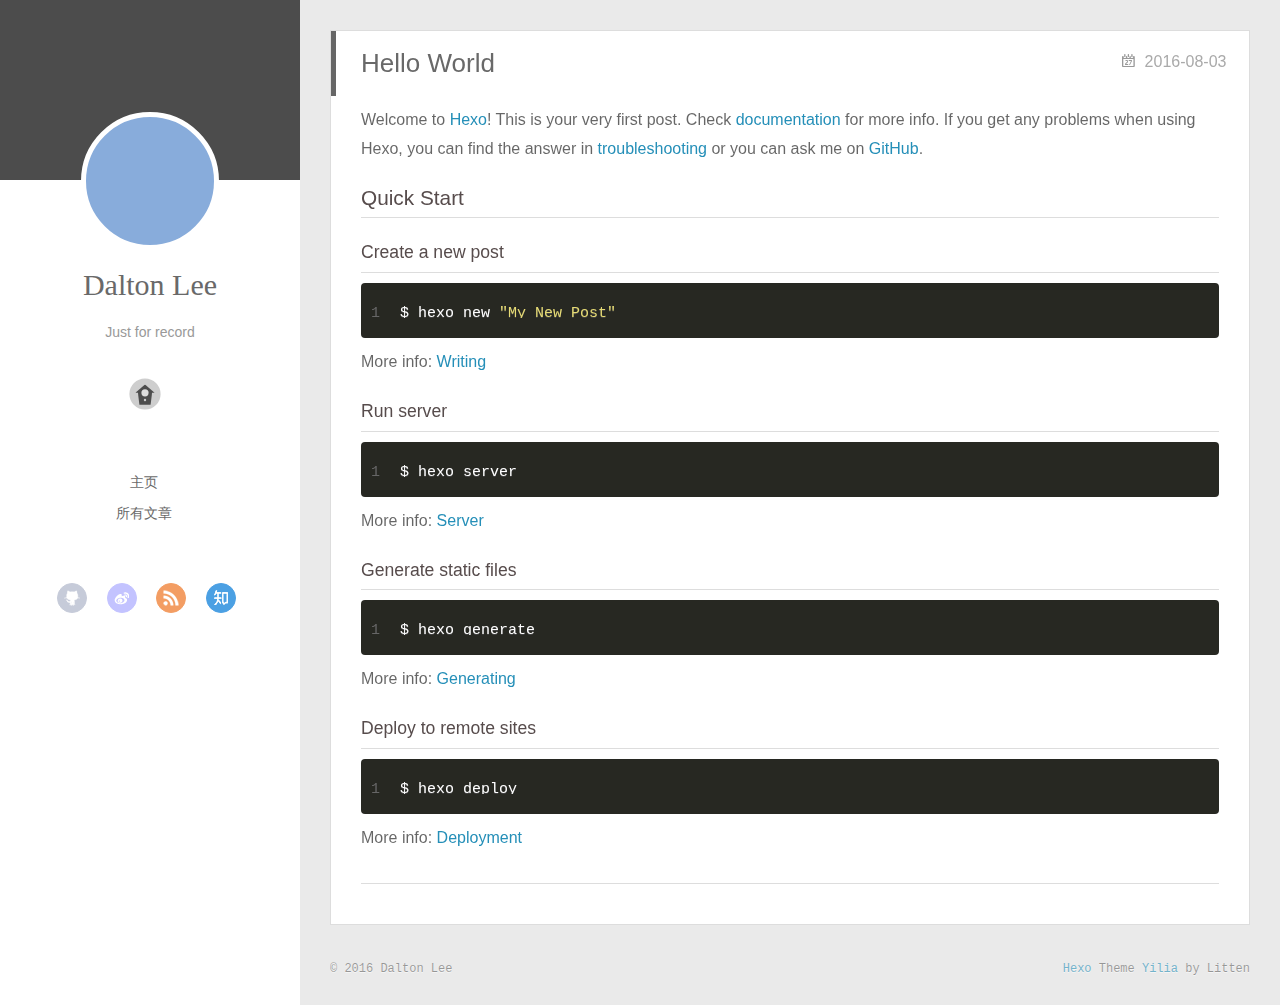
==== commit 9025b242: "Site updated: 2016-08-12 01:46:26" ====
--- a/index.html
+++ b/index.html
@@ -1,90 +1,12 @@
-<!doctype html>
-
-
-
-  
-
-
-<html class="theme-next pisces use-motion">
+<!DOCTYPE html>
+<html>
 <head>
-  <meta charset="UTF-8"/>
-<meta http-equiv="X-UA-Compatible" content="IE=edge,chrome=1" />
-<meta name="viewport" content="width=device-width, initial-scale=1, maximum-scale=1"/>
-
-
-
-<meta http-equiv="Cache-Control" content="no-transform" />
-<meta http-equiv="Cache-Control" content="no-siteapp" />
-
-
-
-
-
-
-
-
-
-
-
-
-  
-  
-  <link href="/vendors/fancybox/source/jquery.fancybox.css?v=2.1.5" rel="stylesheet" type="text/css" />
-
-
-
-
-  
-  
-  
-  
-
-  
-    
-    
-  
-
-  
-
-  
-
-  
-
-  
-
-  
-    
-    
-    <link href="//fonts.googleapis.com/css?family=Lato:300,300italic,400,400italic,700,700italic&subset=latin,latin-ext" rel="stylesheet" type="text/css">
-  
-
-
-
-
-
-
-<link href="/vendors/font-awesome/css/font-awesome.min.css?v=4.4.0" rel="stylesheet" type="text/css" />
-
-<link href="/css/main.css?v=5.0.1" rel="stylesheet" type="text/css" />
-
-
-  <meta name="keywords" content="Hexo, NexT" />
-
-
-
-
-
-
-
-
-  <link rel="shortcut icon" type="image/x-icon" href="/favicon.ico?v=5.0.1" />
-
-
-
-
-
-
-<meta name="description" content="learning experience &amp; trivial of life">
+  <meta charset="utf-8">
+  
+  <meta http-equiv="X-UA-Compatible" content="IE=edge" >
+  <title>Dalton-lee</title>
+  <meta name="viewport" content="width=device-width, initial-scale=1, maximum-scale=1">
+  <meta name="description" content="learning experience &amp; trivial of life">
 <meta property="og:type" content="website">
 <meta property="og:title" content="Dalton-lee">
 <meta property="og:url" content="https://dalton-lee.github.io/index.html">
@@ -93,196 +15,220 @@
 <meta name="twitter:card" content="summary">
 <meta name="twitter:title" content="Dalton-lee">
 <meta name="twitter:description" content="learning experience &amp; trivial of life">
-
-
-
-<script type="text/javascript" id="hexo.configuration">
-  var NexT = window.NexT || {};
-  var CONFIG = {
-    scheme: 'Pisces',
-    sidebar: {"position":"left","display":"post"},
-    fancybox: true,
-    motion: true,
-    duoshuo: {
-      userId: 0,
-      author: '博主'
-    }
-  };
-</script>
-
-
-
-
-  <link rel="canonical" href="https://dalton-lee.github.io/"/>
-
-  <title> Dalton-lee </title>
+  
+    <link rel="alternative" href="/atom.xml" title="Dalton-lee" type="application/atom+xml">
+  
+  
+    <link rel="icon" href="//favicon.png">
+  
+  <link rel="stylesheet" href="/css/style.css">
 </head>
 
-<body itemscope itemtype="http://schema.org/WebPage" lang="zh-Hans">
-
-  
-
-
-
-
-
-
-
-
-
-
-  
-  
-    
-  
-
-  <div class="container one-collumn sidebar-position-left 
-   page-home 
- ">
-    <div class="headband"></div>
-
-    <header id="header" class="header" itemscope itemtype="http://schema.org/WPHeader">
-      <div class="header-inner"><div class="site-meta ">
-  
-
-  <div class="custom-logo-site-title">
-    <a href="/"  class="brand" rel="start">
-      <span class="logo-line-before"><i></i></span>
-      <span class="site-title">Dalton-lee</span>
-      <span class="logo-line-after"><i></i></span>
-    </a>
-  </div>
-  <p class="site-subtitle">Just for record</p>
+<body>
+  <div id="container">
+    <div class="left-col">
+    <div class="overlay"></div>
+<div class="intrude-less">
+	<header id="header" class="inner">
+		<a href="/" class="profilepic">
+			
+			<img lazy-src="0" class="js-avatar">
+			
+		</a>
+
+		<hgroup>
+		  <h1 class="header-author"><a href="/">Dalton Lee</a></h1>
+		</hgroup>
+
+		
+		<p class="header-subtitle">Just for record</p>
+		
+
+		
+			<div class="switch-btn">
+				<div class="icon">
+					<div class="icon-ctn">
+						<div class="icon-wrap icon-house" data-idx="0">
+							<div class="birdhouse"></div>
+							<div class="birdhouse_holes"></div>
+						</div>
+						<div class="icon-wrap icon-ribbon hide" data-idx="1">
+							<div class="ribbon"></div>
+						</div>
+						
+						<div class="icon-wrap icon-link hide" data-idx="2">
+							<div class="loopback_l"></div>
+							<div class="loopback_r"></div>
+						</div>
+						
+						
+						<div class="icon-wrap icon-me hide" data-idx="3">
+							<div class="user"></div>
+							<div class="shoulder"></div>
+						</div>
+						
+					</div>
+					
+				</div>
+				<div class="tips-box hide">
+					<div class="tips-arrow"></div>
+					<ul class="tips-inner">
+						<li>菜单</li>
+						<li>标签</li>
+						
+						<li>友情链接</li>
+						
+						
+						<li>关于我</li>
+						
+					</ul>
+				</div>
+			</div>
+		
+
+		<div class="switch-area">
+			<div class="switch-wrap">
+				<section class="switch-part switch-part1">
+					<nav class="header-menu">
+						<ul>
+						
+							<li><a href="/">主页</a></li>
+				        
+							<li><a href="/archives">所有文章</a></li>
+				        
+						</ul>
+					</nav>
+					<nav class="header-nav">
+						<div class="social">
+							
+								<a class="github" target="_blank" href="#" title="github">github</a>
+					        
+								<a class="weibo" target="_blank" href="#" title="weibo">weibo</a>
+					        
+								<a class="rss" target="_blank" href="#" title="rss">rss</a>
+					        
+								<a class="zhihu" target="_blank" href="#" title="zhihu">zhihu</a>
+					        
+						</div>
+					</nav>
+				</section>
+				
+				
+				<section class="switch-part switch-part2">
+					<div class="widget tagcloud" id="js-tagcloud">
+						
+					</div>
+				</section>
+				
+				
+				
+				<section class="switch-part switch-part3">
+					<div id="js-friends">
+					
+			          <a target="_blank" class="main-nav-link switch-friends-link" href="http://localhost:4000/">奥巴马的博客</a>
+			        
+			          <a target="_blank" class="main-nav-link switch-friends-link" href="http://localhost:4000/">卡卡的美丽传说</a>
+			        
+			          <a target="_blank" class="main-nav-link switch-friends-link" href="http://localhost:4000/">本泽马的博客</a>
+			        
+			          <a target="_blank" class="main-nav-link switch-friends-link" href="http://localhost:4000/">吉格斯的博客</a>
+			        
+			          <a target="_blank" class="main-nav-link switch-friends-link" href="http://localhost:4000/">习大大大不同</a>
+			        
+			          <a target="_blank" class="main-nav-link switch-friends-link" href="http://localhost:4000/">托蒂的博客</a>
+			        
+			        </div>
+				</section>
+				
+
+				
+				
+				<section class="switch-part switch-part4">
+				
+					<div id="js-aboutme">我是谁，我从哪里来，我到哪里去？我就是我，是颜色不一样的吃货…</div>
+				</section>
+				
+			</div>
+		</div>
+	</header>				
 </div>
 
-<div class="site-nav-toggle">
-  <button>
-    <span class="btn-bar"></span>
-    <span class="btn-bar"></span>
-    <span class="btn-bar"></span>
-  </button>
-</div>
-
-<nav class="site-nav">
-  
-
-  
-    <ul id="menu" class="menu">
-      
+    </div>
+    <div class="mid-col">
+      <nav id="mobile-nav">
+  	<div class="overlay">
+  		<div class="slider-trigger"></div>
+  		<h1 class="header-author js-mobile-header hide">Dalton Lee</h1>
+  	</div>
+	<div class="intrude-less">
+		<header id="header" class="inner">
+			<div class="profilepic">
+				
+					<img lazy-src="0" class="js-avatar">
+				
+			</div>
+			<hgroup>
+			  <h1 class="header-author">Dalton Lee</h1>
+			</hgroup>
+			
+			<p class="header-subtitle">Just for record</p>
+			
+			<nav class="header-menu">
+				<ul>
+				
+					<li><a href="/">主页</a></li>
+		        
+					<li><a href="/archives">所有文章</a></li>
+		        
+		        <div class="clearfix"></div>
+				</ul>
+			</nav>
+			<nav class="header-nav">
+				<div class="social">
+					
+						<a class="github" target="_blank" href="#" title="github">github</a>
+			        
+						<a class="weibo" target="_blank" href="#" title="weibo">weibo</a>
+			        
+						<a class="rss" target="_blank" href="#" title="rss">rss</a>
+			        
+						<a class="zhihu" target="_blank" href="#" title="zhihu">zhihu</a>
+			        
+				</div>
+			</nav>
+		</header>				
+	</div>
+</nav>
+
+      <div class="body-wrap">
+  
+    <article id="post-hello-world" class="article article-type-post" itemscope itemprop="blogPost">
+  
+    <div class="article-meta">
+      <a href="/2016/08/03/hello-world/" class="article-date">
+  	<time datetime="2016-08-03T14:07:12.183Z" itemprop="datePublished">2016-08-03</time>
+</a>
+    </div>
+  
+  <div class="article-inner">
+    
+      <input type="hidden" class="isFancy" />
+    
+    
+      <header class="article-header">
         
-        <li class="menu-item menu-item-home">
-          <a href="/" rel="section">
-            
-              <i class="menu-item-icon fa fa-fw fa-home"></i> <br />
-            
-            首页
-          </a>
-        </li>
-      
-        
-        <li class="menu-item menu-item-archives">
-          <a href="/archives" rel="section">
-            
-              <i class="menu-item-icon fa fa-fw fa-archive"></i> <br />
-            
-            归档
-          </a>
-        </li>
-      
-        
-        <li class="menu-item menu-item-tags">
-          <a href="/tags" rel="section">
-            
-              <i class="menu-item-icon fa fa-fw fa-tags"></i> <br />
-            
-            标签
-          </a>
-        </li>
-      
-
-      
-    </ul>
-  
-
-  
-</nav>
-
- </div>
-    </header>
-
-    <main id="main" class="main">
-      <div class="main-inner">
-        <div class="content-wrap">
-          <div id="content" class="content">
-            
-  <section id="posts" class="posts-expand">
-    
-      
-
-  
-  
-
-  
-  
-  
-
-  <article class="post post-type-normal " itemscope itemtype="http://schema.org/Article">
-
-    
-      <header class="post-header">
-
-        
-        
-          <h1 class="post-title" itemprop="name headline">
-            
-            
-              
-                
-                <a class="post-title-link" href="/2016/08/03/hello-world/" itemprop="url">
-                  Hello World
-                </a>
-              
-            
-          </h1>
-        
-
-        <div class="post-meta">
-          <span class="post-time">
-            <span class="post-meta-item-icon">
-              <i class="fa fa-calendar-o"></i>
-            </span>
-            <span class="post-meta-item-text">发表于</span>
-            <time itemprop="dateCreated" datetime="2016-08-03T22:07:12+08:00" content="2016-08-03">
-              2016-08-03
-            </time>
-          </span>
-
-          
-
-          
-            
-          
-
-          
-
-          
-          
-
-          
-        </div>
+  
+    <h1 itemprop="name">
+      <a class="article-title" href="/2016/08/03/hello-world/">Hello World</a>
+    </h1>
+  
+
       </header>
-    
-
-
-    <div class="post-body" itemprop="articleBody">
-
-      
-      
-
-      
-        
-          
-            <p>Welcome to <a href="https://hexo.io/" target="_blank" rel="external">Hexo</a>! This is your very first post. Check <a href="https://hexo.io/docs/" target="_blank" rel="external">documentation</a> for more info. If you get any problems when using Hexo, you can find the answer in <a href="https://hexo.io/docs/troubleshooting.html" target="_blank" rel="external">troubleshooting</a> or you can ask me on <a href="https://github.com/hexojs/hexo/issues" target="_blank" rel="external">GitHub</a>.</p>
+      
+    
+    <div class="article-entry" itemprop="articleBody">
+      
+        <p>Welcome to <a href="https://hexo.io/" target="_blank" rel="external">Hexo</a>! This is your very first post. Check <a href="https://hexo.io/docs/" target="_blank" rel="external">documentation</a> for more info. If you get any problems when using Hexo, you can find the answer in <a href="https://hexo.io/docs/troubleshooting.html" target="_blank" rel="external">troubleshooting</a> or you can ask me on <a href="https://github.com/hexojs/hexo/issues" target="_blank" rel="external">GitHub</a>.</p>
 <h2 id="Quick-Start"><a href="#Quick-Start" class="headerlink" title="Quick Start"></a>Quick Start</h2><h3 id="Create-a-new-post"><a href="#Create-a-new-post" class="headerlink" title="Create a new post"></a>Create a new post</h3><figure class="highlight bash"><table><tr><td class="gutter"><pre><div class="line">1</div></pre></td><td class="code"><pre><div class="line">$ hexo new <span class="string">"My New Post"</span></div></pre></td></tr></table></figure>
 <p>More info: <a href="https://hexo.io/docs/writing.html" target="_blank" rel="external">Writing</a></p>
 <h3 id="Run-server"><a href="#Run-server" class="headerlink" title="Run server"></a>Run server</h3><figure class="highlight bash"><table><tr><td class="gutter"><pre><div class="line">1</div></pre></td><td class="code"><pre><div class="line">$ hexo server</div></pre></td></tr></table></figure>
@@ -292,227 +238,93 @@
 <h3 id="Deploy-to-remote-sites"><a href="#Deploy-to-remote-sites" class="headerlink" title="Deploy to remote sites"></a>Deploy to remote sites</h3><figure class="highlight bash"><table><tr><td class="gutter"><pre><div class="line">1</div></pre></td><td class="code"><pre><div class="line">$ hexo deploy</div></pre></td></tr></table></figure>
 <p>More info: <a href="https://hexo.io/docs/deployment.html" target="_blank" rel="external">Deployment</a></p>
 
-          
-        
-      
-    </div>
-
-    <div>
-      
-    </div>
-
-    <div>
-      
-    </div>
-
-    <footer class="post-footer">
-      
-
-      
-
-      
-      
-        <div class="post-eof"></div>
-      
-    </footer>
-  </article>
-
-
-    
-  </section>
-
-  
-
-
-          </div>
-          
-
-
-          
-
-        </div>
-        
-          
-  
-  <div class="sidebar-toggle">
-    <div class="sidebar-toggle-line-wrap">
-      <span class="sidebar-toggle-line sidebar-toggle-line-first"></span>
-      <span class="sidebar-toggle-line sidebar-toggle-line-middle"></span>
-      <span class="sidebar-toggle-line sidebar-toggle-line-last"></span>
-    </div>
+      
+    </div>
+    
+    <div class="article-info article-info-index">
+      
+      
+      
+
+      
+      <div class="clearfix"></div>
+    </div>
+    
   </div>
-
-  <aside id="sidebar" class="sidebar">
-    <div class="sidebar-inner">
-
-      
-
-      
-
-      <section class="site-overview sidebar-panel  sidebar-panel-active ">
-        <div class="site-author motion-element" itemprop="author" itemscope itemtype="http://schema.org/Person">
-          <img class="site-author-image" itemprop="image"
-               src="/images/avatar.gif"
-               alt="Dalton Lee" />
-          <p class="site-author-name" itemprop="name">Dalton Lee</p>
-          <p class="site-description motion-element" itemprop="description">learning experience & trivial of life</p>
-        </div>
-        <nav class="site-state motion-element">
-          <div class="site-state-item site-state-posts">
-            <a href="/archives">
-              <span class="site-state-item-count">1</span>
-              <span class="site-state-item-name">日志</span>
-            </a>
-          </div>
-
-          
-
-          
-
-        </nav>
-
-        
-
-        <div class="links-of-author motion-element">
-          
-        </div>
-
-        
-        
-
-        
-        
-
-      </section>
-
-      
-
-    </div>
-  </aside>
-
-
-        
-      </div>
-    </main>
-
-    <footer id="footer" class="footer">
-      <div class="footer-inner">
-        <div class="copyright" >
-  
-  &copy; 
-  <span itemprop="copyrightYear">2016</span>
-  <span class="with-love">
-    <i class="fa fa-heart"></i>
-  </span>
-  <span class="author" itemprop="copyrightHolder">Dalton Lee</span>
+  
+</article>
+
+
+
+
+
+
+
+  
+
+  
+  
 </div>
-
-<div class="powered-by">
-  由 <a class="theme-link" href="https://hexo.io">Hexo</a> 强力驱动
-</div>
-
-<div class="theme-info">
-  主题 -
-  <a class="theme-link" href="https://github.com/iissnan/hexo-theme-next">
-    NexT.Pisces
-  </a>
-</div>
-
-        
-
-        
-      </div>
-    </footer>
-
-    <div class="back-to-top">
-      <i class="fa fa-arrow-up"></i>
+      <footer id="footer">
+  <div class="outer">
+    <div id="footer-info">
+    	<div class="footer-left">
+    		&copy; 2016 Dalton Lee
+    	</div>
+      	<div class="footer-right">
+      		<a href="http://hexo.io/" target="_blank">Hexo</a>  Theme <a href="https://github.com/litten/hexo-theme-yilia" target="_blank">Yilia</a> by Litten
+      	</div>
     </div>
   </div>
-
-  
-
-<script type="text/javascript">
-  if (Object.prototype.toString.call(window.Promise) !== '[object Function]') {
-    window.Promise = null;
-  }
+</footer>
+    </div>
+    
+  <link rel="stylesheet" href="/fancybox/jquery.fancybox.css">
+
+
+<script>
+	var yiliaConfig = {
+		fancybox: true,
+		mathjax: true,
+		animate: true,
+		isHome: true,
+		isPost: false,
+		isArchive: false,
+		isTag: false,
+		isCategory: false,
+		open_in_new: false,
+		root: /
+	}
 </script>
-
-
-
-
-
-
-
-
-
-  
-
-
-
-  
-  <script type="text/javascript" src="/vendors/jquery/index.js?v=2.1.3"></script>
-
-  
-  <script type="text/javascript" src="/vendors/fastclick/lib/fastclick.min.js?v=1.0.6"></script>
-
-  
-  <script type="text/javascript" src="/vendors/jquery_lazyload/jquery.lazyload.js?v=1.9.7"></script>
-
-  
-  <script type="text/javascript" src="/vendors/velocity/velocity.min.js?v=1.2.1"></script>
-
-  
-  <script type="text/javascript" src="/vendors/velocity/velocity.ui.min.js?v=1.2.1"></script>
-
-  
-  <script type="text/javascript" src="/vendors/fancybox/source/jquery.fancybox.pack.js?v=2.1.5"></script>
-
-
-  
-
-
-  <script type="text/javascript" src="/js/src/utils.js?v=5.0.1"></script>
-
-  <script type="text/javascript" src="/js/src/motion.js?v=5.0.1"></script>
-
-
-
-  
-  
-
-
-  <script type="text/javascript" src="/js/src/affix.js?v=5.0.1"></script>
-
-  <script type="text/javascript" src="/js/src/schemes/pisces.js?v=5.0.1"></script>
-
-
-
-  
-
-  
-
-
-  <script type="text/javascript" src="/js/src/bootstrap.js?v=5.0.1"></script>
-
-
-
-  
-
-
-
-  
-
-
-
-
-  
-  
-
-  
-
-  
-
-  
-
+<script src="http://7.url.cn/edu/jslib/comb/require-2.1.6,jquery-1.9.1.min.js"></script>
+<script src="/js/main.js"></script>
+
+
+
+
+
+
+<script type="text/x-mathjax-config">
+MathJax.Hub.Config({
+    tex2jax: {
+        inlineMath: [ ['$','$'], ["\\(","\\)"]  ],
+        processEscapes: true,
+        skipTags: ['script', 'noscript', 'style', 'textarea', 'pre', 'code']
+    }
+});
+
+MathJax.Hub.Queue(function() {
+    var all = MathJax.Hub.getAllJax(), i;
+    for(i=0; i < all.length; i += 1) {
+        all[i].SourceElement().parentNode.className += ' has-jax';                 
+    }       
+});
+</script>
+
+<script type="text/javascript" src="http://cdn.mathjax.org/mathjax/latest/MathJax.js?config=TeX-AMS-MML_HTMLorMML">
+</script>
+
+
+  </div>
 </body>
-</html>
+</html>--- a/css/style.css
+++ b/css/style.css
@@ -0,0 +1,2294 @@
+body {
+  width: 100%;
+}
+body:before,
+body:after {
+  content: "";
+  display: table;
+}
+body:after {
+  clear: both;
+}
+@font-face {
+  font-family: 'FontAwesome';
+  src: url("fonts/fontawesome-webfont.eot");
+  src: url("fonts/fontawesome-webfont.eot?#iefix") format("embedded-opentype"), url("fonts/fontawesome-webfont.woff") format("woff"), url("fonts/fontawesome-webfont.ttf") format("truetype"), url("fonts/fontawesome-webfont.svgz#FontAwesomeRegular") format("svg"), url("fonts/fontawesome-webfont.svg#FontAwesomeRegular") format("svg");
+  font-weight: normal;
+  font-style: normal;
+}
+html,
+body,
+div,
+span,
+applet,
+object,
+iframe,
+h1,
+h2,
+h3,
+h4,
+h5,
+h6,
+p,
+blockquote,
+pre,
+a,
+abbr,
+acronym,
+address,
+big,
+cite,
+code,
+del,
+dfn,
+em,
+img,
+ins,
+kbd,
+q,
+s,
+samp,
+small,
+strike,
+strong,
+sub,
+sup,
+tt,
+var,
+dl,
+dt,
+dd,
+ol,
+ul,
+li,
+fieldset,
+form,
+label,
+legend,
+table,
+caption,
+tbody,
+tfoot,
+thead,
+tr,
+th,
+td {
+  margin: 0;
+  padding: 0;
+  border: 0;
+  outline: 0;
+  font-weight: inherit;
+  font-style: inherit;
+  font-family: inherit;
+  font-size: 100%;
+  vertical-align: baseline;
+}
+body {
+  line-height: 1;
+  color: #000;
+  background: #fff;
+}
+ol,
+ul {
+  list-style: none;
+}
+table {
+  border-collapse: separate;
+  border-spacing: 0;
+  vertical-align: middle;
+}
+caption,
+th,
+td {
+  text-align: left;
+  font-weight: normal;
+  vertical-align: middle;
+}
+a img {
+  border: none;
+}
+ol {
+  list-style: decimal;
+  padding-left: 20px;
+}
+ul {
+  list-style: none;
+}
+input,
+button {
+  margin: 0;
+  padding: 0;
+}
+input::-moz-focus-inner,
+button::-moz-focus-inner {
+  border: 0;
+  padding: 0;
+}
+@font-face {
+  font-family: FontAwesome;
+  font-style: normal;
+  font-weight: normal;
+  src: url("fonts/fontawesome-webfont.eot?v=#4.0.3");
+  src: url("fonts/fontawesome-webfont.eot?#iefix&v=#4.0.3") format("embedded-opentype"), url("fonts/fontawesome-webfont.woff?v=#4.0.3") format("woff"), url("fonts/fontawesome-webfont.ttf?v=#4.0.3") format("truetype"), url("fonts/fontawesome-webfont.svg#fontawesomeregular?v=#4.0.3") format("svg");
+}
+html,
+body,
+#container {
+  height: 100%;
+}
+body {
+  font-family: "微软雅黑", "HelveticaNeue-Light", "Helvetica Neue Light", "Helvetica Neue", Helvetica, Arial, sans-serif;
+  font-size: 16px;
+  background: #fff;
+  color: rgba(0,0,0,0.6);
+  -webkit-overflow-scrolling: touch;
+}
+h1,
+h2,
+h3 {
+  display: block;
+}
+h1 {
+  font-size: 1.5em;
+}
+h2 {
+  font-size: 1.3em;
+}
+h3 {
+  font-size: 1.1em;
+}
+h4,
+h5,
+h6 {
+  font-size: 1em;
+}
+a {
+  text-decoration: none;
+  outline-width: 0;
+  color: #258fb8;
+  outline: none;
+}
+.alignleft {
+  float: left;
+}
+.alignright {
+  float: right;
+}
+.clearfix {
+  *zoom: 1;
+}
+.clearfix:after {
+  content: "";
+  display: table;
+  clear: both;
+}
+.inner {
+  width: 1000px;
+  margin: 0 auto;
+}
+.hide {
+  display: none;
+}
+@media screen and (max-width: 1040px) {
+  .inner {
+    width: 100%;
+  }
+}
+#container {
+  position: relative;
+  min-height: 100%;
+}
+#container #mobile-nav {
+  display: none;
+}
+#container #mobile-nav .overlay {
+  height: 110px;
+  position: absolute;
+  width: 100%;
+  background: #4d4d4d;
+}
+#container #mobile-nav .overlay.fixed {
+  position: fixed;
+  height: 42px;
+  z-index: 99;
+}
+#container #mobile-nav #header {
+  padding: 10px 0 0 0;
+}
+#container #mobile-nav #header .profilepic {
+  display: block;
+  position: relative;
+  z-index: 100;
+}
+#container #mobile-nav #header .header-menu {
+  height: auto;
+  margin: 10px;
+}
+#container #mobile-nav #header .header-menu ul {
+  text-align: center;
+  cursor: default;
+}
+#container #mobile-nav #header .header-menu li {
+  display: inline-block;
+  margin: 3px;
+}
+#container .left-col {
+  background: #fff;
+  width: 300px;
+  position: fixed;
+  opacity: 1;
+  -webkit-transition: all 0.2s ease-in;
+  -moz-transition: all 0.2s ease-in;
+  -ms-transition: all 0.2s ease-in;
+  transition: all 0.2s ease-in;
+  height: 100%;
+}
+#container .left-col .overlay {
+  width: 100%;
+  height: 180px;
+  background-color: #000;
+  position: absolute;
+  opacity: 0.7;
+}
+#container .left-col .intrude-less {
+  width: 76%;
+  text-align: center;
+  margin: 112px auto 0;
+}
+#container .mid-col {
+  position: absolute;
+  right: 0;
+  min-height: 100%;
+  background: #eaeaea;
+  left: 300px;
+  width: auto;
+}
+@media screen and (max-width: 800px) {
+  #container .left-col {
+    display: none;
+  }
+  #container .mid-col {
+    left: 0;
+  }
+  #container #header .header-nav {
+    position: relative;
+  }
+  #container .header-author.fixed {
+    position: fixed;
+    top: -13px;
+    width: 100%;
+    color: #ddd;
+  }
+  #container .overlay .slider-trigger {
+    position: absolute;
+    z-index: 101;
+    bottom: 0;
+    left: 0;
+    width: 42px;
+    height: 42px;
+  }
+  #container .overlay .slider-trigger:hover {
+    background: #444;
+  }
+  #container .overlay .slider-trigger:before {
+    color: #ddd;
+    content: "\f00b";
+    font: 16px FontAwesome;
+    width: 16px;
+    height: 16px;
+    margin-left: 9px;
+    margin-top: 14px;
+    display: block;
+  }
+  #container .article-header {
+    border-left: none;
+    padding: 0;
+    border-bottom: 1px dotted #ddd;
+  }
+  #container .article-header h1 {
+    margin-bottom: 10px;
+  }
+  #container .header-subtitle {
+    padding: 0 24px;
+  }
+  #container .article-info-index.article-info {
+    padding-top: 10px;
+    margin: 0;
+    border-top: 1px solid #ddd;
+  }
+  #container .article-info-post.article-info {
+    margin: 0;
+    padding-top: 10px;
+    border: none;
+  }
+  #container .article-more-link a {
+    float: right;
+  }
+  #container #viewer-box .viewer-box-l {
+    font-size: 14px;
+  }
+  #container .article {
+    padding: 10px;
+    margin: 10px;
+    font-size: 14px;
+  }
+  #container .article .article-entry {
+    padding-left: 0;
+    padding-right: 0;
+    padding-top: 10px;
+  }
+  #container .article .article-title {
+    font-size: 18px;
+    max-width: 185px;
+    display: block;
+    margin: 0;
+  }
+  #container .article .article-meta {
+    width: auto;
+    height: 30px;
+    margin-top: -5px;
+    position: ralative;
+  }
+  #container .article .article-meta .article-date {
+    font-size: 12px;
+    -webkit-border-radius: 0;
+    border-radius: 0;
+    color: #666;
+    background: none;
+    height: auto;
+    padding: 0;
+    margin: 0;
+    width: 100%;
+    text-align: left;
+    margin-left: 10px;
+  }
+  #container .article .article-meta .article-date time {
+    width: auto;
+    float: right;
+    margin-right: 10px;
+  }
+  #container .article .article-meta .article-tag-list {
+    margin-top: 7px;
+    position: absolute;
+    right: 10px;
+    top: 0;
+  }
+  #container .article .article-meta .article-tag-list:before {
+    float: left;
+    margin-top: 1px;
+    left: 0;
+  }
+  #container .article .article-meta .article-tag-list .article-tag-list-item {
+    float: left;
+    padding-left: 0;
+    width: auto;
+    max-width: 83px;
+  }
+  #container .article .article-meta .article-category {
+    margin-top: 7px;
+    position: absolute;
+    right: 10px;
+    top: -30px;
+  }
+  #container .article .article-meta .article-category:before {
+    float: left;
+    margin-top: 1px;
+    left: 15px;
+  }
+  #container .article .article-meta .article-category .article-category-link {
+    max-width: 83px;
+    width: auto;
+    padding-left: 10px;
+  }
+  #container .article .article-nav-link-wrap {
+    margin: 5px 0;
+  }
+  #container .article .article-nav-link-wrap strong {
+    float: left;
+    margin-right: 5px;
+  }
+  #container .article #article-nav-older {
+    float: none;
+    display: block;
+  }
+  #container .share {
+    padding: 3px 10px;
+  }
+  #container .duoshuo {
+    padding: 0 13px;
+  }
+  #container #disqus_thread {
+    padding: 0 13px;
+  }
+  #container #mobile-nav {
+    display: block;
+  }
+  #container #page-nav .extend {
+    opacity: 1;
+  }
+  #container .instagram .open-ins {
+    left: 2px;
+    top: -30px;
+    color: #aaa;
+  }
+  #container .info-on-right {
+    float: initial;
+  }
+  #container .archives-wrap {
+    margin: 10px 10px 0px;
+    padding: 10px;
+  }
+  #container .archives-wrap .archive-article-title {
+    font-size: 14px;
+  }
+  #container .archives-wrap .archive-year-wrap {
+    position: relative;
+    padding: 0 0 0 0;
+  }
+  #container .archives-wrap .archive-year-wrap a {
+    padding: 0 0 0 0;
+  }
+  #container .archives-wrap .article-meta .archive-article-date {
+    font-size: 12px;
+    margin-right: 10px;
+    margin-top: -5px;
+  }
+  #container .archives-wrap .article-meta .article-tag-list-link {
+    font-size: 12px;
+  }
+  #container .archives .archive-article {
+    padding: 10px 0;
+    margin-left: 0;
+  }
+  #container #footer .footer-left {
+    float: initial;
+    margin-bottom: 10px;
+  }
+  #container #footer .footer-right {
+    float: initial;
+  }
+}
+.header-author {
+  text-align: center;
+  margin: 0.67em 0;
+  font-family: Roboto, "Roboto", serif;
+  font-size: 30px;
+  -webkit-transition: 0.3s;
+  -moz-transition: 0.3s;
+  -ms-transition: 0.3s;
+  transition: 0.3s;
+}
+#header {
+  width: 100%;
+}
+#header a {
+  color: #696969;
+}
+#header a:hover {
+  color: #b0a0aa;
+}
+#header .profilepic {
+  text-align: center;
+  display: block;
+  border: 5px solid #fff;
+  -webkit-border-radius: 300px;
+  border-radius: 300px;
+  width: 128px;
+  height: 128px;
+  margin: 0 auto;
+  position: relative;
+  overflow: hidden;
+  background: #88acdb;
+  -webkit-transition: all 0.2s ease-in;
+  display: -webkit-box;
+  -webkit-box-orient: horizontal;
+  -webkit-box-pack: center;
+  -webkit-box-align: center;
+  text-align: center;
+}
+#header .profilepic img {
+  width: 20%;
+  height: 20%;
+  -webkit-border-radius: 300px;
+  border-radius: 300px;
+  opacity: 0;
+  -webkit-transition: all 0.2s ease-in;
+}
+#header .profilepic img.show {
+  width: 100%;
+  height: 100%;
+  opacity: 1;
+}
+#header .header-subtitle {
+  text-align: center;
+  color: #999;
+  font-size: 14px;
+  line-height: 25px;
+  overflow: hidden;
+  text-overflow: ellipsis;
+  display: -webkit-box;
+  -webkit-line-clamp: 2;
+  -webkit-box-orient: vertical;
+}
+#header .header-menu {
+  font-weight: 300;
+  line-height: 31px;
+  cursor: pointer;
+  text-transform: uppercase;
+  float: none;
+  min-height: 150px;
+  margin-left: -12px;
+  text-align: center;
+  display: -webkit-box;
+  -webkit-box-orient: horizontal;
+  -webkit-box-pack: center;
+  -webkit-box-align: center;
+}
+#header .header-menu li {
+  cursor: default;
+}
+#header .header-menu li a {
+  font-size: 14px;
+  min-width: 300px;
+}
+#header .switch-area {
+  position: relative;
+  width: 100%;
+  overflow: hidden;
+  min-height: 500px;
+  font-size: 14px;
+}
+#header .switch-area .switch-wrap {
+  -webkit-transition: -webkit-transform 0.3s ease-in;
+  -moz-transition: -moz-transform 0.3s ease-in;
+  -ms-transition: -ms-transform 0.3s ease-in;
+  transition: transform 0.3s ease-in;
+  position: relative;
+}
+#header .turn-left {
+  -webkit-transform: translate(-100%, 0);
+  -moz-transform: translate(-100%, 0);
+  -ms-transform: translate(-100%, 0);
+  transform: translate(-100%, 0);
+}
+#header .header-nav {
+  width: 100%;
+  position: absolute;
+  -webkit-transition: -webkit-transform 0.3s ease-in;
+  -moz-transition: -moz-transform 0.3s ease-in;
+  -ms-transition: -ms-transform 0.3s ease-in;
+  transition: transform 0.3s ease-in;
+}
+#header .header-nav .social {
+  margin-right: 15px;
+  margin-top: 10px;
+  text-align: center;
+}
+#header .header-nav .social a {
+  -webkit-border-radius: 50%;
+  border-radius: 50%;
+  display: -moz-inline-stack;
+  display: inline-block;
+  vertical-align: middle;
+  *vertical-align: auto;
+  zoom: 1;
+  *display: inline;
+  text-indent: -9999px;
+  margin: 0 8px 15px 8px;
+  opacity: 0.7;
+  width: 28px;
+  height: 28px;
+  -webkit-transition: 0.3s;
+  -moz-transition: 0.3s;
+  -ms-transition: 0.3s;
+  transition: 0.3s;
+}
+#header .header-nav .social a:hover {
+  opacity: 1;
+}
+#header .header-nav .social a:last-of-type {
+  margin-right: 0;
+}
+#header .header-nav .social a.weibo {
+  background: url("/img/weibo.png") center no-repeat #aaf;
+  border: 1px solid #aaf;
+}
+#header .header-nav .social a.weibo:hover {
+  border: 1px solid #aaf;
+}
+#header .header-nav .social a.rss {
+  background: url("/img/rss.png") center no-repeat #ef7522;
+  border: 1px solid #ef7522;
+}
+#header .header-nav .social a.rss:hover {
+  border: 1px solid #cf5d0f;
+}
+#header .header-nav .social a.github {
+  background: url("/img/github.png") center no-repeat #afb6ca;
+  border: 1px solid #afb6ca;
+}
+#header .header-nav .social a.github:hover {
+  border: 1px solid #909ab6;
+}
+#header .header-nav .social a.facebook {
+  background: url("/img/facebook.png") center no-repeat #3b5998;
+  border: 1px solid #3b5998;
+}
+#header .header-nav .social a.facebook:hover {
+  border: 1px solid #2d4373;
+}
+#header .header-nav .social a.google {
+  background: url("/img/google.png") center no-repeat #c83d20;
+  border: 1px solid #c83d20;
+}
+#header .header-nav .social a.google:hover {
+  border: 1px solid #9c3019;
+}
+#header .header-nav .social a.twitter {
+  background: url("/img/twitter.png") center no-repeat #55cff8;
+  border: 1px solid #55cff8;
+}
+#header .header-nav .social a.twitter:hover {
+  border: 1px solid #24c1f6;
+}
+#header .header-nav .social a.linkedin {
+  background: url("/img/linkedin.png") center no-repeat #005a87;
+  border: 1px solid #005a87;
+}
+#header .header-nav .social a.linkedin:hover {
+  border: 1px solid #006b98;
+}
+#header .header-nav .social a.zhihu {
+  background: url("/img/zhihu.png") center no-repeat #0078d8;
+  border: 1px solid #0078d8;
+}
+#header .header-nav .social a.zhihu:hover {
+  border: 1px solid #0078d8;
+}
+#header .header-nav .social a.douban {
+  background: url("/img/douban.png") center no-repeat #06c611;
+  border: 1px solid #06c611;
+}
+#header .header-nav .social a.douban:hover {
+  border: 1px solid #06c611;
+}
+#header .header-nav .social a.mail {
+  background: url("/img/mail.png") center no-repeat #005a87;
+  border: 1px solid #005a87;
+}
+#header .header-nav .social a.mail:hover {
+  border: 1px solid #006b98;
+}
+#header .switch-part {
+  width: 100%;
+  position: absolute;
+}
+#header .switch-part1 {
+  left: 0;
+}
+#header .switch-part2 {
+  left: 100%;
+  top: 20px;
+  overlay-x: hidden;
+  overflow-y: auto;
+  max-height: 200px;
+}
+#header .switch-part3 {
+  left: 200%;
+  line-height: 30px;
+}
+#header .switch-part3 .switch-friends-link {
+  margin-right: 9px;
+  -webkit-border-radius: 3px;
+  border-radius: 3px;
+  padding: 5px;
+}
+#header .switch-part3 .switch-friends-link:hover {
+  background: #88acdb;
+  color: #fff;
+}
+#header .switch-part4 {
+  left: 300%;
+  text-align: left;
+  line-height: 30px;
+}
+.duoshuo {
+  padding: 0 40px;
+}
+#disqus_thread {
+  padding: 0 40px;
+}
+.archives-wrap {
+  position: relative;
+  margin: 0 30px;
+  padding-right: 60px;
+  border-bottom: 1px solid #eee;
+  background: #fff;
+}
+.archives-wrap:first-child {
+  margin-top: 30px;
+}
+.archives-wrap:last-child {
+  margin-bottom: 80px;
+}
+.archives-wrap .archive-year-wrap {
+  line-height: 35px;
+  width: 200px;
+  position: absolute;
+  padding-top: 15px;
+  font-size: 1.8em;
+}
+.archives-wrap .archive-year-wrap a {
+  color: #666;
+  font-weight: bold;
+  padding-left: 48px;
+}
+.archives {
+  position: relative;
+}
+.archives .article-info {
+  border: none;
+}
+.archives .archive-article {
+  margin-left: 200px;
+  padding: 20px 0;
+  border-bottom: 1px solid #eee;
+  border-top: 1px solid #fff;
+  position: relative;
+}
+.archives .archive-article:first-child {
+  border-top: none;
+}
+.archives .archive-article:last-child {
+  border-bottom: none;
+}
+.archives .archive-article-title {
+  font-size: 16px;
+  color: #333;
+  -webkit-transition: color 0.3s;
+  -moz-transition: color 0.3s;
+  -ms-transition: color 0.3s;
+  transition: color 0.3s;
+}
+.archives .archive-article-title:hover {
+  color: #657b83;
+}
+.archives .archive-article-title span {
+  display: block;
+  color: #a8a8a8;
+  font-size: 12px;
+  line-height: 14px;
+  height: 7px;
+  padding-left: 2px;
+}
+.archives .archive-article-title span:before {
+  display: inline-block;
+  content: "“";
+  font-family: serif;
+  font-size: 30px;
+  float: left;
+  margin: 4px 4px 0 -12px;
+  color: #c8c8c8;
+}
+.archive-article-inner .archive-article-header {
+  position: relative;
+}
+.archive-article-inner .article-meta {
+  position: relative;
+  float: right;
+  margin-top: -10px;
+  color: #555;
+  background: none;
+  text-align: right;
+  width: auto;
+}
+.archive-article-inner .article-meta .article-date time {
+  color: #aaa;
+}
+.archive-article-inner .article-meta .archive-article-date,
+.archive-article-inner .article-meta .article-tag-list {
+  margin-right: 30px;
+  display: -moz-inline-stack;
+  display: inline-block;
+  vertical-align: middle;
+  zoom: 1;
+  color: #666;
+  font-size: 14px;
+}
+.archive-article-inner .article-meta .archive-article-date {
+  cursor: default;
+  font-size: 12px;
+  margin-bottom: 5px;
+  margin-top: -10px;
+}
+.archive-article-inner .article-meta .archive-article-date time:before {
+  content: "\f073";
+  color: #999;
+  position: relative;
+  margin-right: 10px;
+  font: 16px FontAwesome;
+}
+.archive-article-inner .article-meta .article-category:before {
+  float: left;
+  margin-top: 1px;
+  left: 15px;
+}
+.archive-article-inner .article-meta .article-category .article-category-link {
+  width: auto;
+  max-width: 83px;
+  padding-left: 10px;
+}
+.archive-article-inner .article-meta .article-tag-list {
+  margin-top: 0px;
+}
+.archive-article-inner .article-meta .article-tag-list:before {
+  left: 15px;
+}
+.archive-article-inner .article-meta .article-tag-list .article-tag-list-item {
+  display: inline-block;
+  width: auto;
+  max-width: 83px;
+  padding-left: 8px;
+  font-size: 12px;
+}
+.body-wrap {
+  margin-bottom: 80px;
+}
+.article {
+  margin: 30px;
+  position: relative;
+  border: 1px solid #ddd;
+  background: #fff;
+  -webkit-transition: all 0.2s ease-in;
+}
+.article.show {
+  visibility: visible;
+  -webkit-animation: cd-bounce-1 0.6s;
+  -moz-animation: cd-bounce-1 0.6s;
+  -webkit-animation: cd-bounce-1 0.6s;
+  -moz-animation: cd-bounce-1 0.6s;
+  -ms-animation: cd-bounce-1 0.6s;
+  animation: cd-bounce-1 0.6s;
+}
+.article.hidden {
+  visibility: hidden;
+}
+.article img {
+  max-width: 100%;
+}
+@-webkit-keyframes cd-bounce-1 {
+  0% {
+    opacity: 0;
+    -webkit-transform: scale(1);
+  }
+  60% {
+    opacity: 1;
+    -webkit-transform: scale(1.01);
+  }
+  100% {
+    -webkit-transform: scale(1);
+  }
+}
+@-moz-keyframes cd-bounce-1 {
+  0% {
+    opacity: 0;
+    -moz-transform: scale(1);
+  }
+  60% {
+    opacity: 1;
+    -moz-transform: scale(1.01);
+  }
+  100% {
+    -moz-transform: scale(1);
+  }
+}
+.article-index {
+  margin-left: 200px;
+  padding: 15px 0;
+  margin-right: 75px;
+}
+.article-index .brief {
+  display: block;
+  color: #a8a8a8;
+  font-size: 12px;
+  line-height: 14px;
+  height: 7px;
+  padding-left: 2px;
+}
+.article-index .brief:before {
+  display: inline-block;
+  content: "“";
+  font-family: serif;
+  font-size: 30px;
+  float: left;
+  margin: 4px 4px 0 -12px;
+  color: #c8c8c8;
+}
+.article-title {
+  color: #696969;
+  margin-left: 0px;
+  font-weight: 300;
+  line-height: 35px;
+  margin-bottom: 20px;
+  font-size: 26px;
+  -webkit-transition: color 0.3s;
+  -moz-transition: color 0.3s;
+  -o-transition: color 0.3s;
+  -webkit-transition: color 0.3s;
+  -moz-transition: color 0.3s;
+  -ms-transition: color 0.3s;
+  transition: color 0.3s;
+}
+.article-title:hover {
+  color: #b0a0aa;
+}
+.article-inner {
+  position: relative;
+  margin-bottom: 20px;
+}
+.article-header {
+  border-left: 5px solid;
+  padding: 15px 0px 15px 25px;
+}
+.article-info.info-on-right {
+  margin: 10px 0 0 0;
+  float: right;
+}
+.article-info-index.article-info {
+  padding-top: 20px;
+  margin: 30px 30px 0 30px;
+  border-top: 1px solid #ddd;
+}
+.article-info-post.article-info {
+  padding: 0;
+  border: none;
+  margin: -30px 0 20px 30px;
+}
+.article-entry {
+  line-height: 1.8em;
+  padding-right: 30px;
+  padding-left: 30px;
+}
+.article-entry p {
+  margin-top: 10px;
+}
+.article-entry p code,
+.article-entry li code {
+  padding: 1px 3px;
+  margin: 0 3px;
+  background: #ddd;
+  border: 1px solid #ccc;
+  font-family: Menlo, Monaco, "Andale Mono", "lucida console", "Courier New", monospace;
+  word-wrap: break-word;
+  font-size: 14px;
+}
+.article-entry blockquote {
+  background: #ddd;
+  border-left: 5px solid #ccc;
+  padding: 15px 20px;
+  margin-top: 10px;
+  border-left: 5px solid #657b83;
+  background: #f6f6f6;
+}
+.article-entry blockquote p {
+  margin-top: 0;
+}
+.article-entry em {
+  font-style: italic;
+}
+.article-entry ul li:before {
+  content: "";
+  width: 6px;
+  height: 6px;
+  border: 1px solid #999;
+  -webkit-border-radius: 10px;
+  border-radius: 10px;
+  background: #aaa;
+  display: inline-block;
+  margin-right: 10px;
+  float: left;
+  margin-top: 12px;
+}
+.article-entry ul,
+.article-entry ol {
+  font-size: 14px;
+  margin: 10px 0px;
+}
+.article-entry li ul,
+.article-entry li ol {
+  margin-left: 30px;
+}
+.article-entry li ul li:before,
+.article-entry li ol li:before {
+  content: "";
+  background: #dedede;
+}
+.article-entry h1 {
+  margin-top: 30px;
+}
+.article-entry h2 {
+  margin-top: 20px;
+  font-weight: 300;
+  color: #574c4c;
+  padding-bottom: 5px;
+  border-bottom: 1px solid #ddd;
+}
+.article-entry h3,
+.article-entry h4,
+.article-entry h5,
+.article-entry h6 {
+  margin-top: 20px;
+  font-weight: 300;
+  color: #574c4c;
+  padding-bottom: 5px;
+  border-bottom: 1px solid #ddd;
+}
+.article-entry video {
+  max-width: 100%;
+}
+.article-entry strong {
+  font-weight: bold;
+}
+.article-entry .caption {
+  display: block;
+  font-size: 0.8em;
+  color: #aaa;
+}
+.article-entry hr {
+  height: 0;
+  margin-top: 20px;
+  margin-bottom: 20px;
+  border-left: 0;
+  border-right: 0;
+  border-top: 1px solid #ddd;
+  border-bottom: 1px solid #fff;
+}
+.article-entry pre {
+  font-size: 1/0.9em;
+  line-height: 1.5;
+  margin-top: 10px;
+  padding: 5px 15px;
+  overflow-x: auto;
+  color: #657b83;
+  font-size: 10px;
+  border: 1px solid #ccc;
+  text-shadow: 0 1px #444;
+  font-family: Menlo, Monaco, "Andale Mono", "lucida console", "Courier New", monospace;
+}
+.article-entry pre code {
+  font-size: 14px;
+}
+.article-entry table {
+  width: 100%;
+  border: 1px solid #dedede;
+  margin: 15px 0;
+  border-collapse: collapse;
+}
+.article-entry table tr,
+.article-entry table td {
+  height: 35px;
+}
+.article-entry table thead tr {
+  background: #f8f8f8;
+}
+.article-entry table tbody tr:hover {
+  background: #efefef;
+}
+.article-entry table td,
+.article-entry table th {
+  border: 1px solid #dedede;
+  padding: 0 10px;
+}
+.article-entry figure table {
+  border: none;
+  width: auto;
+  margin: 0;
+}
+.article-entry figure table tbody tr:hover {
+  background: none;
+}
+.article-meta {
+  width: 150px;
+  font-size: 14;
+  text-align: right;
+  position: absolute;
+  right: 0;
+  top: 23px;
+  text-align: center;
+  z-index: 1;
+}
+.article-meta time {
+  color: #aaa;
+}
+.article-meta time:before {
+  color: #999;
+  content: "\f073";
+  font: 17px FontAwesome;
+  margin-right: 10px;
+}
+.article-more-link {
+  margin-top: 5px;
+  text-align: right;
+}
+.article-more-link a {
+  background: #4d4d4d;
+  color: #fff;
+  font-size: 12px;
+  padding: 2px 8px 4px;
+  line-height: 16px;
+  -webkit-border-radius: 2px;
+  -moz-border-radius: 2px;
+  -webkit-border-radius: 2px;
+  border-radius: 2px;
+  -webkit-transition: background 0.3s;
+  -moz-transition: background 0.3s;
+  -ms-transition: background 0.3s;
+  transition: background 0.3s;
+}
+.article-more-link a:hover {
+  background: #3c3c3c;
+}
+.article-more-link a.hidden {
+  visibility: hidden;
+}
+#article-nav {
+  margin: 80px 0 30px 0;
+  padding-bottom: 10px;
+}
+#article-nav .article-nav-link-wrap {
+  margin: 0px 30px 0px 30px;
+  font-size: 14px;
+  color: #333;
+}
+#article-nav .article-nav-link-wrap .article-nav-title {
+  display: inline-block;
+  font-size: 12px;
+  color: #aaa;
+  -webkit-transition: color 0.3s;
+  -moz-transition: color 0.3s;
+  -ms-transition: color 0.3s;
+  transition: color 0.3s;
+}
+#article-nav .article-nav-link-wrap strong {
+  background: #ddd;
+  color: #fff;
+  -webkit-border-radius: 100%;
+  border-radius: 100%;
+  width: 15px;
+  height: 15px;
+  display: inline-block;
+  text-align: center;
+  -webkit-transition: background 0.3s;
+  -moz-transition: background 0.3s;
+  -ms-transition: background 0.3s;
+  transition: background 0.3s;
+}
+#article-nav .article-nav-link-wrap:hover strong {
+  background: #4d4d4d;
+}
+#article-nav .article-nav-link-wrap:hover .article-nav-title {
+  color: #4d4d4d;
+}
+#article-nav #article-nav-older {
+  float: right;
+}
+@-moz-keyframes cd-bounce-1 {
+  0% {
+    opacity: 0;
+    -webkit-transform: scale(1);
+    -moz-transform: scale(1);
+    -ms-transform: scale(1);
+    -o-transform: scale(1);
+    -webkit-transform: scale(1);
+    -moz-transform: scale(1);
+    -ms-transform: scale(1);
+    transform: scale(1);
+  }
+  60% {
+    opacity: 1;
+    -webkit-transform: scale(1.01);
+    -moz-transform: scale(1.01);
+    -ms-transform: scale(1.01);
+    -o-transform: scale(1.01);
+    -webkit-transform: scale(1.01);
+    -moz-transform: scale(1.01);
+    -ms-transform: scale(1.01);
+    transform: scale(1.01);
+  }
+  100% {
+    -webkit-transform: scale(1);
+    -moz-transform: scale(1);
+    -ms-transform: scale(1);
+    -o-transform: scale(1);
+    -webkit-transform: scale(1);
+    -moz-transform: scale(1);
+    -ms-transform: scale(1);
+    transform: scale(1);
+  }
+}
+@-webkit-keyframes cd-bounce-1 {
+  0% {
+    opacity: 0;
+    -webkit-transform: scale(1);
+    -moz-transform: scale(1);
+    -ms-transform: scale(1);
+    -o-transform: scale(1);
+    -webkit-transform: scale(1);
+    -moz-transform: scale(1);
+    -ms-transform: scale(1);
+    transform: scale(1);
+  }
+  60% {
+    opacity: 1;
+    -webkit-transform: scale(1.01);
+    -moz-transform: scale(1.01);
+    -ms-transform: scale(1.01);
+    -o-transform: scale(1.01);
+    -webkit-transform: scale(1.01);
+    -moz-transform: scale(1.01);
+    -ms-transform: scale(1.01);
+    transform: scale(1.01);
+  }
+  100% {
+    -webkit-transform: scale(1);
+    -moz-transform: scale(1);
+    -ms-transform: scale(1);
+    -o-transform: scale(1);
+    -webkit-transform: scale(1);
+    -moz-transform: scale(1);
+    -ms-transform: scale(1);
+    transform: scale(1);
+  }
+}
+@-o-keyframes cd-bounce-1 {
+  0% {
+    opacity: 0;
+    -webkit-transform: scale(1);
+    -moz-transform: scale(1);
+    -ms-transform: scale(1);
+    -o-transform: scale(1);
+    -webkit-transform: scale(1);
+    -moz-transform: scale(1);
+    -ms-transform: scale(1);
+    transform: scale(1);
+  }
+  60% {
+    opacity: 1;
+    -webkit-transform: scale(1.01);
+    -moz-transform: scale(1.01);
+    -ms-transform: scale(1.01);
+    -o-transform: scale(1.01);
+    -webkit-transform: scale(1.01);
+    -moz-transform: scale(1.01);
+    -ms-transform: scale(1.01);
+    transform: scale(1.01);
+  }
+  100% {
+    -webkit-transform: scale(1);
+    -moz-transform: scale(1);
+    -ms-transform: scale(1);
+    -o-transform: scale(1);
+    -webkit-transform: scale(1);
+    -moz-transform: scale(1);
+    -ms-transform: scale(1);
+    transform: scale(1);
+  }
+}
+@keyframes cd-bounce-1 {
+  0% {
+    opacity: 0;
+    -webkit-transform: scale(1);
+    -moz-transform: scale(1);
+    -ms-transform: scale(1);
+    -o-transform: scale(1);
+    -webkit-transform: scale(1);
+    -moz-transform: scale(1);
+    -ms-transform: scale(1);
+    transform: scale(1);
+  }
+  60% {
+    opacity: 1;
+    -webkit-transform: scale(1.01);
+    -moz-transform: scale(1.01);
+    -ms-transform: scale(1.01);
+    -o-transform: scale(1.01);
+    -webkit-transform: scale(1.01);
+    -moz-transform: scale(1.01);
+    -ms-transform: scale(1.01);
+    transform: scale(1.01);
+  }
+  100% {
+    -webkit-transform: scale(1);
+    -moz-transform: scale(1);
+    -ms-transform: scale(1);
+    -o-transform: scale(1);
+    -webkit-transform: scale(1);
+    -moz-transform: scale(1);
+    -ms-transform: scale(1);
+    transform: scale(1);
+  }
+}
+.archives-wrap {
+  position: relative;
+  margin: 0 30px;
+  padding-right: 60px;
+  border-bottom: 1px solid #eee;
+  background: #fff;
+}
+.archives-wrap:first-child {
+  margin-top: 30px;
+}
+.archives-wrap:last-child {
+  margin-bottom: 80px;
+}
+.archives-wrap .archive-year-wrap {
+  line-height: 35px;
+  width: 200px;
+  position: absolute;
+  padding-top: 15px;
+  font-size: 1.8em;
+}
+.archives-wrap .archive-year-wrap a {
+  color: #666;
+  font-weight: bold;
+  padding-left: 48px;
+}
+.archives {
+  position: relative;
+}
+.archives .article-info {
+  border: none;
+}
+.archives .archive-article {
+  margin-left: 200px;
+  padding: 20px 0;
+  border-bottom: 1px solid #eee;
+  border-top: 1px solid #fff;
+  position: relative;
+}
+.archives .archive-article:first-child {
+  border-top: none;
+}
+.archives .archive-article:last-child {
+  border-bottom: none;
+}
+.archives .archive-article-title {
+  font-size: 16px;
+  color: #333;
+  -webkit-transition: color 0.3s;
+  -moz-transition: color 0.3s;
+  -ms-transition: color 0.3s;
+  transition: color 0.3s;
+}
+.archives .archive-article-title:hover {
+  color: #657b83;
+}
+.archives .archive-article-title span {
+  display: block;
+  color: #a8a8a8;
+  font-size: 12px;
+  line-height: 14px;
+  height: 7px;
+  padding-left: 2px;
+}
+.archives .archive-article-title span:before {
+  display: inline-block;
+  content: "“";
+  font-family: serif;
+  font-size: 30px;
+  float: left;
+  margin: 4px 4px 0 -12px;
+  color: #c8c8c8;
+}
+.archive-article-inner .archive-article-header {
+  position: relative;
+}
+.archive-article-inner .article-meta {
+  position: relative;
+  float: right;
+  margin-top: -10px;
+  color: #555;
+  background: none;
+  text-align: right;
+  width: auto;
+}
+.archive-article-inner .article-meta .article-date time {
+  color: #aaa;
+}
+.archive-article-inner .article-meta .archive-article-date,
+.archive-article-inner .article-meta .article-tag-list {
+  margin-right: 30px;
+  display: -moz-inline-stack;
+  display: inline-block;
+  vertical-align: middle;
+  zoom: 1;
+  color: #666;
+  font-size: 14px;
+}
+.archive-article-inner .article-meta .archive-article-date {
+  cursor: default;
+  font-size: 12px;
+  margin-bottom: 5px;
+  margin-top: -10px;
+}
+.archive-article-inner .article-meta .archive-article-date time:before {
+  content: "\f073";
+  color: #999;
+  position: relative;
+  margin-right: 10px;
+  font: 16px FontAwesome;
+}
+.archive-article-inner .article-meta .article-category:before {
+  float: left;
+  margin-top: 1px;
+  left: 15px;
+}
+.archive-article-inner .article-meta .article-category .article-category-link {
+  width: auto;
+  max-width: 83px;
+  padding-left: 10px;
+}
+.archive-article-inner .article-meta .article-tag-list {
+  margin-top: 0px;
+}
+.archive-article-inner .article-meta .article-tag-list:before {
+  left: 15px;
+}
+.archive-article-inner .article-meta .article-tag-list .article-tag-list-item {
+  display: inline-block;
+  width: auto;
+  max-width: 83px;
+  padding-left: 8px;
+  font-size: 12px;
+}
+.article-entry pre,
+.article-entry .highlight {
+  background: #272822;
+  margin: 10px 0;
+  padding: 10px 10px;
+  overflow: auto;
+  color: #4c4c4c;
+  line-height: 22.400000000000002px;
+}
+.article-entry .highlight .gutter pre,
+.article-entry .gist .gist-file .gist-data .line-numbers {
+  color: #666;
+}
+.article-entry pre,
+.article-entry code {
+  font-family: "Source Code Pro", Consolas, Monaco, Menlo, Consolas, monospace;
+}
+.article-entry code {
+  background: #eee;
+  padding: 0 0.3em;
+  border: none;
+}
+.article-entry pre {
+  color: #fff;
+}
+.article-entry pre code {
+  background: none;
+  text-shadow: none;
+  padding: 0;
+  color: #fff;
+}
+.article-entry .highlight {
+  -webkit-border-radius: 4px;
+  border-radius: 4px;
+}
+.article-entry .highlight pre {
+  border: none;
+  margin: 0;
+  padding: 0;
+}
+.article-entry .highlight table {
+  margin: 0;
+  width: auto;
+}
+.article-entry .highlight td {
+  border: none;
+  padding: 0;
+}
+.article-entry .highlight figcaption {
+  font-size: 0.85em;
+  color: highlight-comment;
+  line-height: 1em;
+  margin-bottom: 1em;
+}
+.article-entry .highlight figcaption:before,
+.article-entry .highlight figcaption:after {
+  content: "";
+  display: table;
+}
+.article-entry .highlight figcaption:after {
+  clear: both;
+}
+.article-entry .highlight figcaption a {
+  float: right;
+}
+.article-entry .highlight .gutter pre {
+  text-align: right;
+  padding-right: 20px;
+}
+.article-entry .highlight .gutter pre .line {
+  text-shadow: none;
+}
+.article-entry .highlight .line {
+  font-size: 15px;
+  height: 15px;
+}
+.article-entry .gist {
+  margin: 0 -20px;
+  border-style: solid;
+  border-color: #ddd;
+  border-width: 1px 0;
+  background: #272822;
+  padding: 15px 20px 15px 0;
+}
+.article-entry .gist .gist-file {
+  border: none;
+  font-family: "Source Code Pro", Consolas, Monaco, Menlo, Consolas, monospace;
+  margin: 0;
+}
+.article-entry .gist .gist-file .gist-data {
+  background: none;
+  border: none;
+}
+.article-entry .gist .gist-file .gist-data .line-numbers {
+  background: none;
+  border: none;
+  padding: 0 20px 0 0;
+}
+.article-entry .gist .gist-file .gist-data .line-data {
+  padding: 0 !important;
+}
+.article-entry .gist .gist-file .highlight {
+  margin: 0;
+  padding: 0;
+  border: none;
+}
+.article-entry .gist .gist-file .gist-meta {
+  background: #272822;
+  color: highlight-comment;
+  font: 0.85em "Helvetica Neue", Helvetica, Arial, sans-serif;
+  text-shadow: 0 0;
+  padding: 0;
+  margin-top: 1em;
+  margin-left: 20px;
+}
+.article-entry .gist .gist-file .gist-meta a {
+  color: #258fb8;
+  font-weight: normal;
+}
+.article-entry .gist .gist-file .gist-meta a:hover {
+  text-decoration: underline;
+}
+pre .comment {
+  color: #75715e;
+}
+pre .keyword,
+pre .function .keyword,
+pre .class .params {
+  color: #66d9ef;
+}
+pre .tag,
+pre .doctype,
+pre .params,
+pre .function,
+pre .css .value {
+  color: #fff;
+}
+pre .css ~ * .tag,
+pre .title,
+pre .at_rule,
+pre .at_rule .keyword,
+pre .preprocessor,
+pre .preprocessor .keyword {
+  color: #f92672;
+}
+pre .attribute,
+pre .built_in,
+pre .class,
+pre .css ~ * .class,
+pre .function .title {
+  color: #a6e22e;
+}
+pre .value,
+pre .string {
+  color: #e6db74;
+}
+pre .number {
+  color: #7163d7;
+}
+pre .id,
+pre .css ~ * .id {
+  color: #fd971f;
+}
+#footer {
+  font-size: 12px;
+  font-family: Menlo, Monaco, "Andale Mono", "lucida console", "Courier New", monospace;
+  text-shadow: 0 1px #fff;
+  position: absolute;
+  bottom: 30px;
+  opacity: 0.6;
+  width: 100%;
+  text-align: center;
+}
+#footer .outer {
+  padding: 0 30px;
+}
+.footer-left {
+  float: left;
+}
+.footer-right {
+  float: right;
+}
+.share {
+  padding: 0px 75px 30px 40px;
+  margin-bottom: 15px;
+}
+.back_home {
+  float: right;
+}
+.back_home a {
+  font-weight: bold;
+  margin-left: 10px;
+}
+.back_home a:hover {
+  color: #6e6e6e;
+}
+#page-nav {
+  text-align: center;
+  margin-top: 30px;
+}
+#page-nav .page-number {
+  width: 20px;
+  height: 20px;
+  background: #4d4d4d;
+  -webkit-border-radius: 50%;
+  -moz-border-radius: 50%;
+  -webkit-border-radius: 50%;
+  border-radius: 50%;
+  display: inline-block;
+  color: #fff;
+  line-height: 20px;
+  font-size: 12px;
+  margin: 0 3px 30px;
+}
+#page-nav .page-number:hover {
+  background: #5e5e5e;
+}
+#page-nav .current {
+  background: #88acdb;
+  cursor: default;
+}
+#page-nav .current:hover {
+  background: #88acdb;
+}
+#page-nav .extend {
+  color: #4d4d4d;
+  margin: 0 27px;
+  opacity: 0;
+}
+#page-nav .extend:hover {
+  color: #5e5e5e;
+}
+#page-nav:hover .extend {
+  opacity: 1;
+}
+#post-instagram {
+  padding: 30px;
+}
+#post-instagram .article-entry {
+  padding-right: 0;
+}
+.instagram {
+  position: relative;
+  min-height: 500px;
+}
+.instagram .open-ins {
+  display: block;
+  padding: 10px 0;
+  position: absolute;
+  right: 28px;
+  top: -75px;
+  color: #333;
+}
+.instagram .open-ins:hover {
+  color: #657b83;
+}
+.instagram .year {
+  display: inline;
+}
+.instagram .album h1 em {
+  font-style: normal;
+  font-size: 14px;
+  margin-left: 10px;
+}
+.instagram .album ul {
+  min-height: 149px;
+  padding-top: 17px;
+  border-bottom: 1px solid #ddd;
+  list-style: none;
+}
+.instagram .album li {
+  position: relative;
+  display: inline-block;
+  min-width: 157px;
+  margin: 0;
+}
+.instagram .album li:before {
+  display: none;
+}
+.instagram .album div.img-box {
+  position: relative;
+  margin: 0 20px 10px;
+  -webkit-box-shadow: 0 1px 0 rgba(255,255,255,0.4), 0 1px 0 1px rgba(255,255,255,0.1);
+  -moz-box-shadow: 0 1px 0 rgba(255,255,255,0.4), 0 1px 0 1px rgba(255,255,255,0.1);
+  -webkit-box-shadow: 0 1px 0 rgba(255,255,255,0.4), 0 1px 0 1px rgba(255,255,255,0.1);
+  box-shadow: 0 1px 0 rgba(255,255,255,0.4), 0 1px 0 1px rgba(255,255,255,0.1);
+}
+.instagram .album div.img-box .img-bg {
+  position: absolute;
+  top: 0;
+  left: 0;
+  bottom: 0px;
+  width: 100%;
+  margin: -5px;
+  padding: 5px;
+  background: rgba(204,204,204,0.8);
+  -webkit-box-shadow: 0 0 0 1px rgba(0,0,0,0.04), 0 1px 5px rgba(0,0,0,0.1);
+  -moz-box-shadow: 0 0 0 1px rgba(0,0,0,0.04), 0 1px 5px rgba(0,0,0,0.1);
+  -webkit-box-shadow: 0 0 0 1px rgba(0,0,0,0.04), 0 1px 5px rgba(0,0,0,0.1);
+  box-shadow: 0 0 0 1px rgba(0,0,0,0.04), 0 1px 5px rgba(0,0,0,0.1);
+  -webkit-transition: all 0.15s ease-out 0.1s;
+  -moz-transition: all 0.15s ease-out 0.1s;
+  -o-transition: all 0.15s ease-out 0.1s;
+  -webkit-transition: all 0.15s ease-out 0.1s;
+  -moz-transition: all 0.15s ease-out 0.1s;
+  -ms-transition: all 0.15s ease-out 0.1s;
+  transition: all 0.15s ease-out 0.1s;
+  opacity: 0.2;
+  cursor: pointer;
+  display: block;
+}
+.instagram .album div.img-box .img-bg:hover {
+  opacity: 0;
+}
+.instagram .album div.img-box img {
+  width: 100%;
+  height: auto;
+  display: block;
+}
+@media screen and (max-width: 600px) {
+  .instagram .album ul {
+    margin-left: 0;
+    padding: 0;
+    text-align: center;
+  }
+  .instagram .album li {
+    max-width: 300px;
+  }
+  .instagram .album div.img-box {
+    margin: 0;
+  }
+}
+.switch-btn {
+  margin-left: 74px;
+  margin-top: 23px;
+  position: relative;
+  width: 70px;
+  text-align: center;
+}
+.switch-btn .tips-box {
+  position: relative;
+}
+.switch-btn .tips-box .tips-arrow {
+  width: 0;
+  height: 0;
+  border-left: 5px solid transparent;
+  border-right: 5px solid transparent;
+  border-bottom: 6px solid #000;
+  opacity: 0.8;
+  position: absolute;
+  top: -6px;
+  left: 30px;
+}
+.switch-btn .tips-box .tips-inner {
+  padding: 5px 8px 4px 8px;
+  background-color: #000;
+  color: #fff;
+  width: 80px;
+  text-align: center;
+  -webkit-border-radius: 3px;
+  border-radius: 3px;
+  opacity: 0.8;
+  position: absolute;
+  z-index: 99;
+  left: -13px;
+}
+.switch-btn .tips-box .tips-inner li {
+  padding: 4px 0;
+  cursor: pointer;
+  font-size: 13px;
+  color: #ddd;
+}
+.switch-btn .tips-box .tips-inner li:hover {
+  background: #111;
+}
+.switch-btn .icon {
+  height: 32px;
+  width: 32px;
+  background: #cecece;
+  -webkit-border-radius: 100px;
+  border-radius: 100px;
+  position: relative;
+  overflow: hidden;
+  display: inline-block;
+  padding: 10px;
+  -webkit-transform: scale(0.6);
+  -moz-transform: scale(0.6);
+  -ms-transform: scale(0.6);
+  transform: scale(0.6);
+  cursor: pointer;
+}
+.switch-btn .icon-ctn {
+  width: 34px;
+  height: 34px;
+  position: relative;
+  overflow: hidden;
+}
+.switch-btn .icon-ctn .birdhouse {
+  width: 0;
+  height: 0;
+  position: absolute;
+  top: 0;
+  left: 0;
+  border-style: solid;
+  border-color: transparent transparent #4d4d4d transparent;
+  border-width: 0 16px 14px;
+}
+.switch-btn .icon-ctn .birdhouse:after {
+  content: '';
+  position: absolute;
+  top: 12px;
+  left: -12px;
+  border-style: solid;
+  border-color: #4d4d4d transparent transparent transparent;
+  border-width: 100px 12px;
+}
+.switch-btn .icon-ctn .birdhouse_holes {
+  width: 12px;
+  height: 12px;
+  background: #ddd;
+  position: absolute;
+  -webkit-border-radius: 60px;
+  -moz-border-radius: 60px;
+  -webkit-border-radius: 60px;
+  border-radius: 60px;
+  left: 10px;
+  top: 8px;
+}
+.switch-btn .icon-ctn .birdhouse_holes:after {
+  content: '';
+  position: absolute;
+  width: 4px;
+  height: 4px;
+  background: #ccc;
+  bottom: -8px;
+  left: 4px;
+  -webkit-border-radius: 60px;
+  -moz-border-radius: 60px;
+  -webkit-border-radius: 60px;
+  border-radius: 60px;
+}
+.switch-btn .icon-ctn .ribbon {
+  width: 12px;
+  height: 20px;
+  background: #333;
+  margin: 2px 0 0 10px;
+}
+.switch-btn .icon-ctn .ribbon:after {
+  content: '';
+  position: absolute;
+  left: 10px;
+  top: 16px;
+  width: 0;
+  height: 0;
+  border: solid #333;
+  border-color: transparent #333 transparent #333;
+  border-width: 6px 6px 8px 6px;
+}
+.switch-btn .icon-ctn .loopback_l {
+  width: 10px;
+  height: 5px;
+  border-style: solid;
+  border-width: 0px 3px 3px 3px;
+  border-color: #333;
+  -webkit-border-radius: 0 0 50px 50px;
+  border-radius: 0 0 50px 50px;
+  position: absolute;
+  top: 16px;
+  left: 1px;
+}
+.switch-btn .icon-ctn .loopback_l:before {
+  content: '';
+  position: absolute;
+  width: 0;
+  height: 0;
+  border-style: solid;
+  border-width: 4px;
+  border-color: transparent transparent transparent #333;
+  bottom: 7px;
+  left: 5px;
+}
+.switch-btn .icon-ctn .loopback_l:after {
+  content: '';
+  width: 5px;
+  height: 5px;
+  border-style: solid;
+  border-width: 3px 0 0 3px;
+  border-color: #333;
+  -webkit-border-radius: 50px 0 0 0;
+  border-radius: 50px 0 0 0;
+  position: absolute;
+  left: -3px;
+  bottom: 5px;
+}
+.switch-btn .icon-ctn .loopback_r {
+  width: 10px;
+  height: 5px;
+  border-style: solid;
+  border-width: 3px 3px 0 3px;
+  border-color: #333;
+  -webkit-border-radius: 50px 50px 0 0;
+  border-radius: 50px 50px 0 0;
+  position: absolute;
+  top: 8px;
+  right: 2px;
+}
+.switch-btn .icon-ctn .loopback_r:before {
+  content: '';
+  position: absolute;
+  width: 0;
+  height: 0;
+  border-style: solid;
+  border-width: 4px;
+  border-color: transparent #333 transparent transparent;
+  top: 7px;
+  right: 5px;
+}
+.switch-btn .icon-ctn .loopback_r:after {
+  content: '';
+  width: 5px;
+  height: 5px;
+  border-style: solid;
+  border-width: 0 3px 3px 0;
+  border-color: #333;
+  -webkit-border-radius: 0 0 50px 0;
+  border-radius: 0 0 50px 0;
+  position: absolute;
+  left: 5px;
+  top: 5px;
+}
+.switch-btn .icon-ctn .user {
+  width: 12px;
+  height: 14px;
+  background: #333;
+  -webkit-border-radius: 5px 5px 0 0;
+  border-radius: 5px 5px 0 0;
+  margin-left: 10px;
+  margin-top: 2px;
+}
+.switch-btn .icon-ctn .user:before {
+  content: '';
+  width: 0px;
+  height: 0px;
+  position: absolute;
+  top: 17px;
+  left: 0px;
+  border-style: solid;
+  border-color: transparent transparent #333 transparent;
+  border-width: 0 16px 6px 16px;
+}
+.switch-btn .icon-ctn .user:after {
+  content: '';
+  width: 8px;
+  height: 5px;
+  background: #333;
+  position: absolute;
+  margin-top: 13px;
+  margin-left: -4px;
+}
+.switch-btn .icon-ctn .shoulder {
+  width: 32px;
+  height: 6px;
+  background: #333;
+  position: absolute;
+  bottom: 6px;
+}
+#header .tagcloud a {
+  color: #fff;
+}
+.tagcloud a {
+  display: inline-block;
+  text-decoration: none;
+  font-weight: normal;
+  font-size: 10px;
+  color: #fff;
+  height: 18px;
+  line-height: 18px;
+  float: left;
+  padding: 0 5px 0px 10px;
+  position: relative;
+  -webkit-border-radius: 0 5px 5px 0;
+  border-radius: 0 5px 5px 0;
+  margin: 5px 9px 5px 8px;
+  font-family: Menlo, Monaco, "Andale Mono", "lucida console", "Courier New", monospace;
+}
+.tagcloud a:hover {
+  opacity: 0.8;
+}
+.tagcloud a:before {
+  content: " ";
+  width: 0px;
+  height: 0px;
+  position: absolute;
+  top: 0;
+  left: -18px;
+  border: 9px solid transparent;
+}
+.tagcloud a:after {
+  content: " ";
+  width: 4px;
+  height: 4px;
+  background-color: #fff;
+  -webkit-border-radius: 4px;
+  border-radius: 4px;
+  -webkit-box-shadow: 0px 0px 0px 1px rgba(0,0,0,0.3);
+  box-shadow: 0px 0px 0px 1px rgba(0,0,0,0.3);
+  position: absolute;
+  top: 7px;
+  left: 2px;
+}
+.tagcloud a.color1 {
+  background: #ff945c;
+}
+.tagcloud a.color1:before {
+  border-right-color: #ff945c;
+}
+.tagcloud a.color2 {
+  background: #f5c7b7;
+}
+.tagcloud a.color2:before {
+  border-right-color: #f5c7b7;
+}
+.tagcloud a.color3 {
+  background: #ba8f6c;
+}
+.tagcloud a.color3:before {
+  border-right-color: #ba8f6c;
+}
+.tagcloud a.color4 {
+  background: #cfb7c4;
+}
+.tagcloud a.color4:before {
+  border-right-color: #cfb7c4;
+}
+.tagcloud a.color5 {
+  background: #7b5d5f;
+}
+.tagcloud a.color5:before {
+  border-right-color: #7b5d5f;
+}
+.article-tag-list .article-tag-list-item {
+  float: left;
+}
+.article-tag {
+  float: left;
+}
+.article-tag .article-tag-list {
+  float: left;
+}
+.article-tag:before {
+  float: left;
+  color: #999;
+  content: "\f06c";
+  font: 16px FontAwesome;
+  float: left;
+  margin-right: 10px;
+  margin-top: 9px;
+}
+.article-tag:after {
+  float: left;
+  content: "";
+  margin-right: 20px;
+  margin-top: 9px;
+  float: left;
+}
+.article-category {
+  float: left;
+}
+.article-category:before {
+  float: left;
+  color: #999;
+  content: "\f02d";
+  font: 16px FontAwesome;
+  float: left;
+  margin-right: 10px;
+  margin-top: 9px;
+}
+.article-category:after {
+  float: left;
+  content: "";
+  margin-right: 20px;
+  margin-top: 9px;
+  float: left;
+}
+.article-pop-out {
+  float: left;
+}
+.article-pop-out:before {
+  float: left;
+  color: #999;
+  content: "\f08d";
+  font: 16px FontAwesome;
+  float: left;
+  margin-right: 10px;
+  margin-top: 9px;
+}
+.article-pop-out:after {
+  float: left;
+  content: "";
+  margin-right: 20px;
+  margin-top: 9px;
+  float: left;
+}
+::-webkit-scrollbar {
+  width: 10px;
+  height: 10px;
+}
+::-webkit-scrollbar-button {
+  width: 0;
+  height: 0;
+}
+::-webkit-scrollbar-button:start:increment,
+::-webkit-scrollbar-button:end:decrement {
+  display: none;
+}
+::-webkit-scrollbar-corner {
+  display: block;
+}
+::-webkit-scrollbar-thumb {
+  -webkit-border-radius: 8px;
+  border-radius: 8px;
+  background-color: rgba(0,0,0,0.2);
+}
+::-webkit-scrollbar-thumb:hover {
+  -webkit-border-radius: 8px;
+  border-radius: 8px;
+  background-color: rgba(0,0,0,0.5);
+}
+::-webkit-scrollbar-track,
+::-webkit-scrollbar-thumb {
+  border-right: 1px solid transparent;
+  border-left: 1px solid transparent;
+}
+::-webkit-scrollbar-track:hover {
+  background-color: rgba(0,0,0,0.15);
+}
+::-webkit-scrollbar-button:start {
+  width: 10px;
+  height: 10px;
+  background: url("../img/scrollbar_arrow.png") no-repeat 0 0;
+}
+::-webkit-scrollbar-button:start:hover {
+  background: url("../img/scrollbar_arrow.png") no-repeat -15px 0;
+}
+::-webkit-scrollbar-button:start:active {
+  background: url("../img/scrollbar_arrow.png") no-repeat -30px 0;
+}
+::-webkit-scrollbar-button:end {
+  width: 10px;
+  height: 10px;
+  background: url("../img/scrollbar_arrow.png") no-repeat 0 -18px;
+}
+::-webkit-scrollbar-button:end:hover {
+  background: url("../img/scrollbar_arrow.png") no-repeat -15px -18px;
+}
+::-webkit-scrollbar-button:end:active {
+  background: url("../img/scrollbar_arrow.png") no-repeat -30px -18px;
+}
+#viewer {
+  position: fixed;
+  z-index: 1000000;
+  top: 0;
+  bottom: 0;
+  left: 0;
+  right: 0;
+  overflow: hidden;
+}
+#viewer-box {
+  width: 100%;
+  height: 100%;
+  position: relative;
+  color: #ccc;
+  -webkit-transform: translate3d(-100%, 0, 0);
+  -webkit-transition: -webkit-transform 0.25s ease-in-out;
+}
+#viewer-box .viewer-box-l {
+  background: rgba(20,20,20,0.9);
+  width: 80%;
+  height: 100%;
+  float: left;
+}
+#viewer-box .viewer-box-l .viewer-box-wrap {
+  margin: 20px 10px 0px 20px;
+}
+#viewer-box .viewer-box-l .viewer-title {
+  line-height: 32px;
+}
+#viewer-box .viewer-box-l .viewer-title:before {
+  content: "";
+  width: 6px;
+  height: 6px;
+  border: 1px solid #999;
+  -webkit-border-radius: 10px;
+  -webkit-border-radius: 10px;
+  border-radius: 10px;
+  background: #aaa;
+  display: inline-block;
+  margin-right: 10px;
+}
+#viewer-box .viewer-box-l .viewer-div {
+  border-bottom: 1px dotted #666;
+  padding-bottom: 13px;
+  line-height: 20px;
+}
+#viewer-box .viewer-box-l .viewer-div:last-child {
+  border-bottom: none;
+}
+#viewer-box .viewer-box-l .viewer-div .switch-friends-link {
+  line-height: 20px;
+}
+#viewer-box .viewer-box-r {
+  background: rgba(0,0,0,0);
+  width: 20%;
+  height: 100%;
+  float: right;
+}
+#viewer-box.anm-swipe {
+  -webkit-transform: translate3d(0, 0, 0);
+}
+#viewer-box.anm-swipe .viewer-box-r {
+  background: rgba(0,0,0,0);
+}
+.hide {
+  display: none;
+}
+#viewer-box .viewer-list {
+  margin: 0;
+  padding: 0;
+  height: 100%;
+  overflow: hidden;
+}
